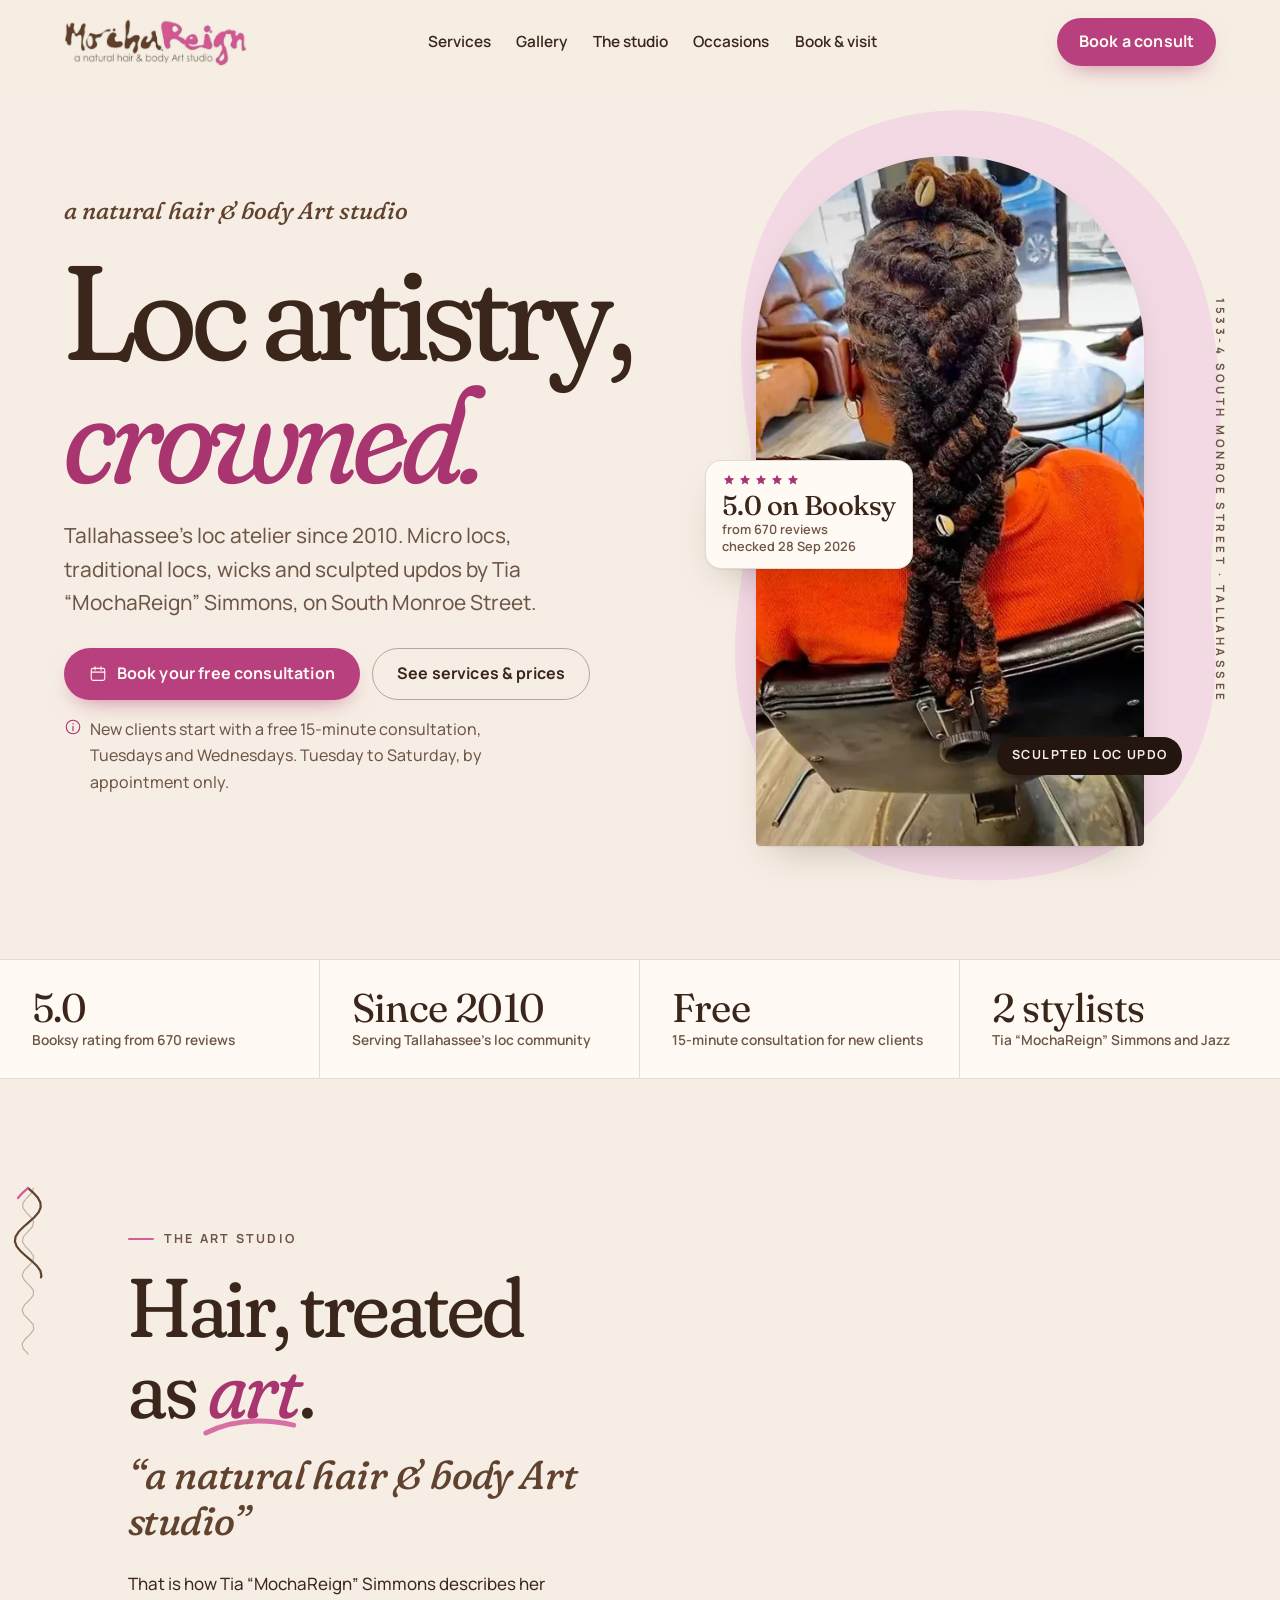
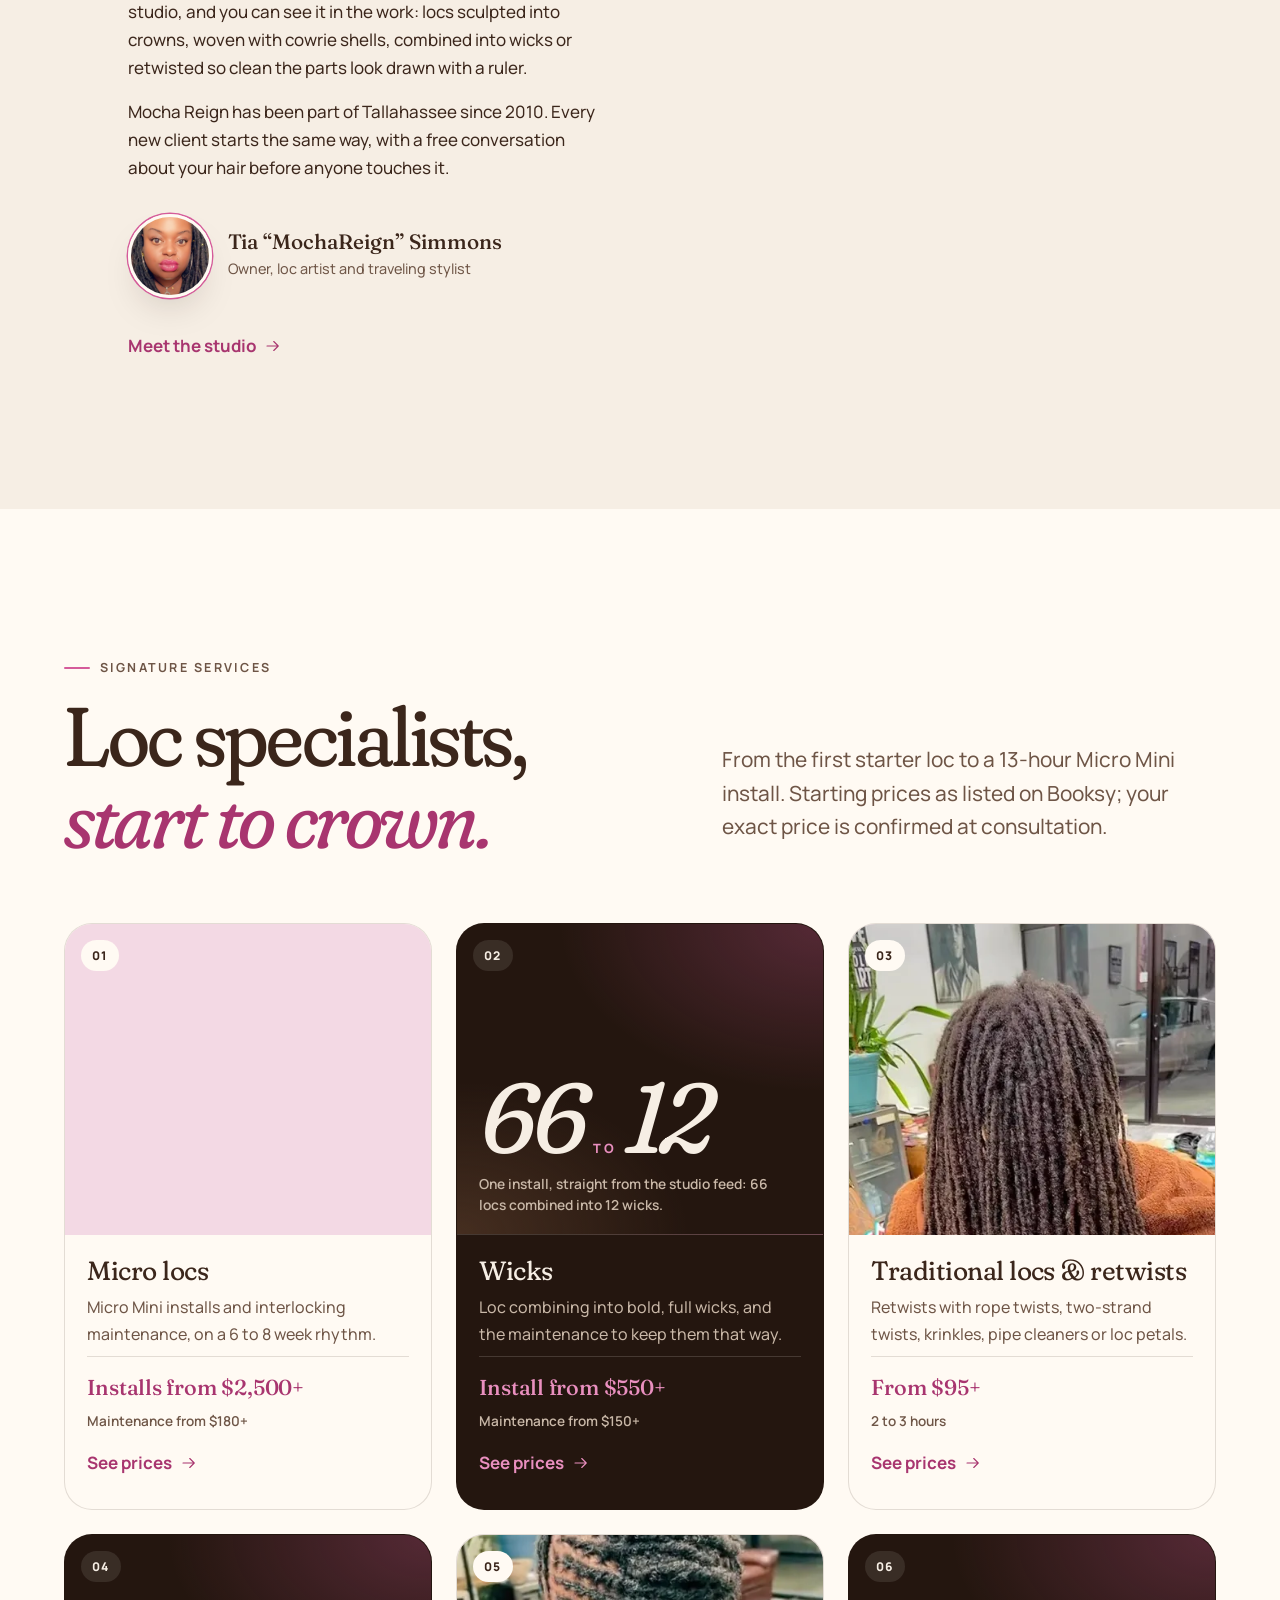
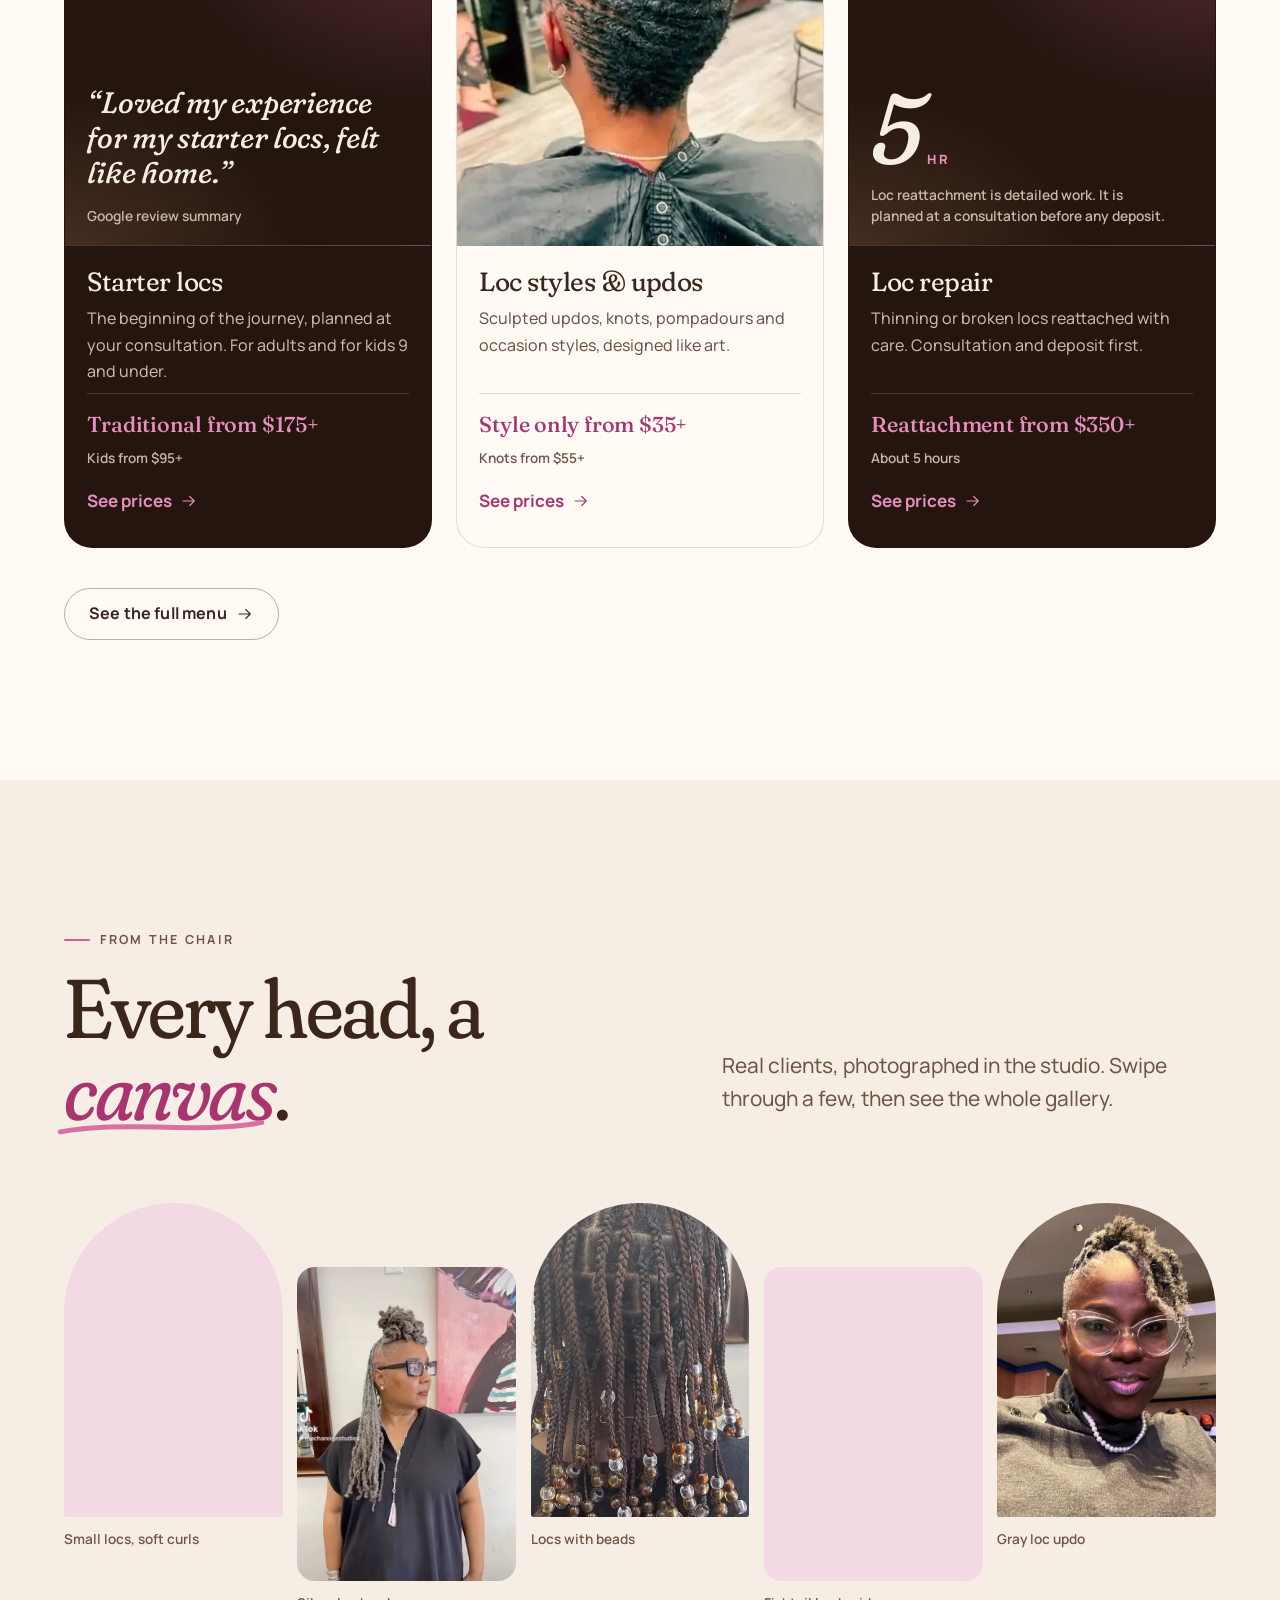
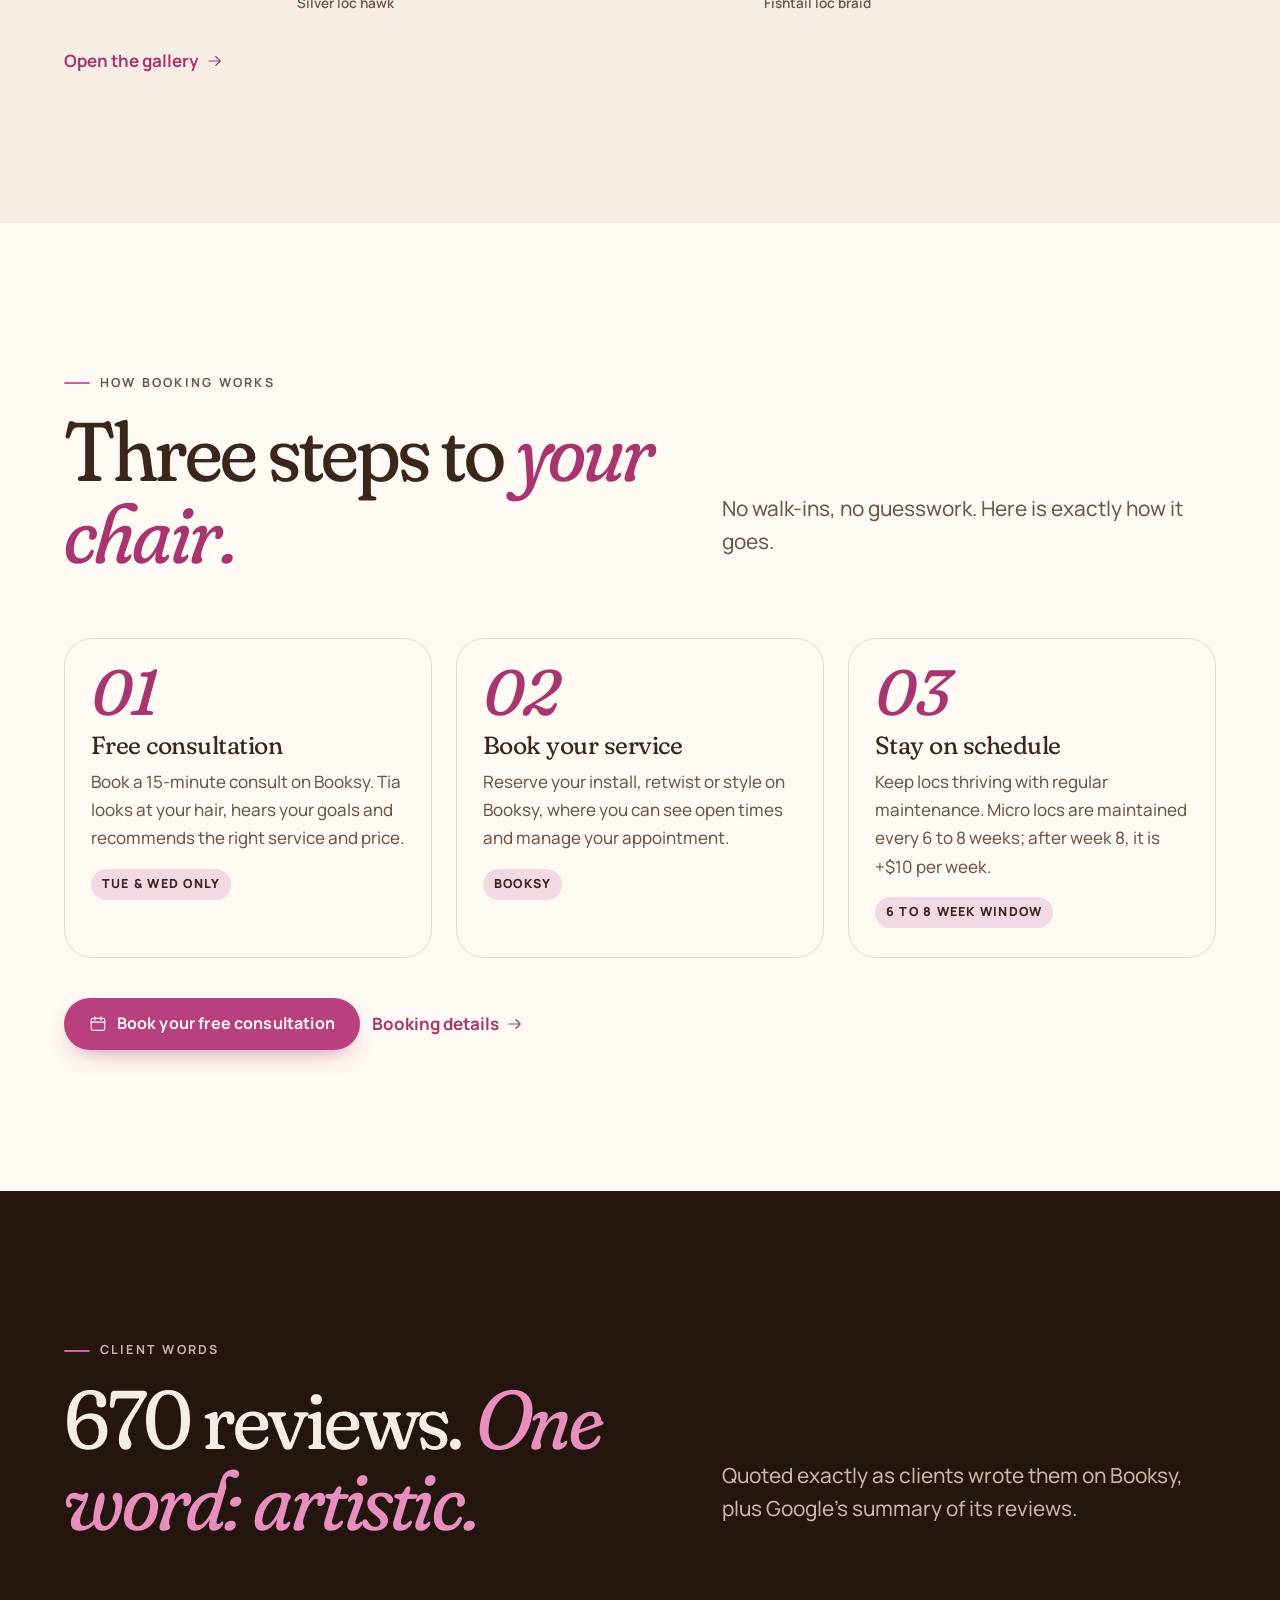
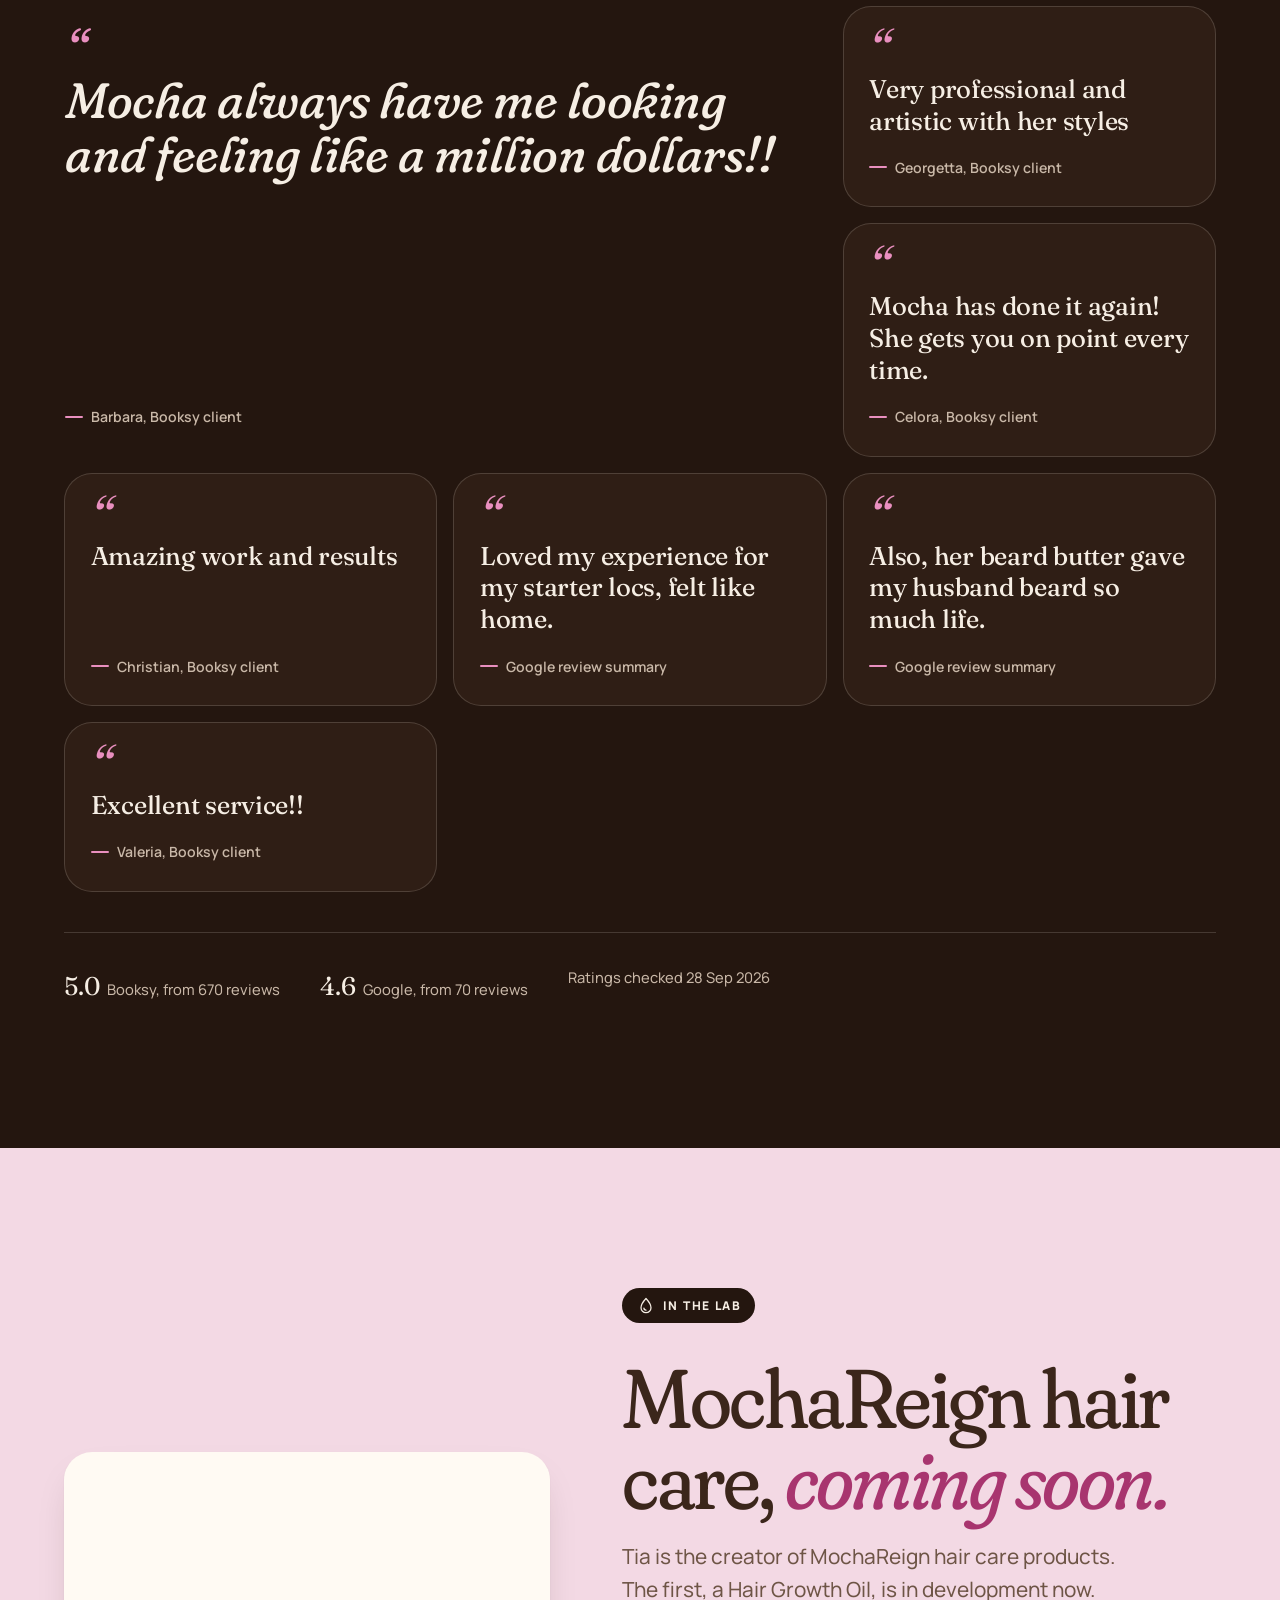
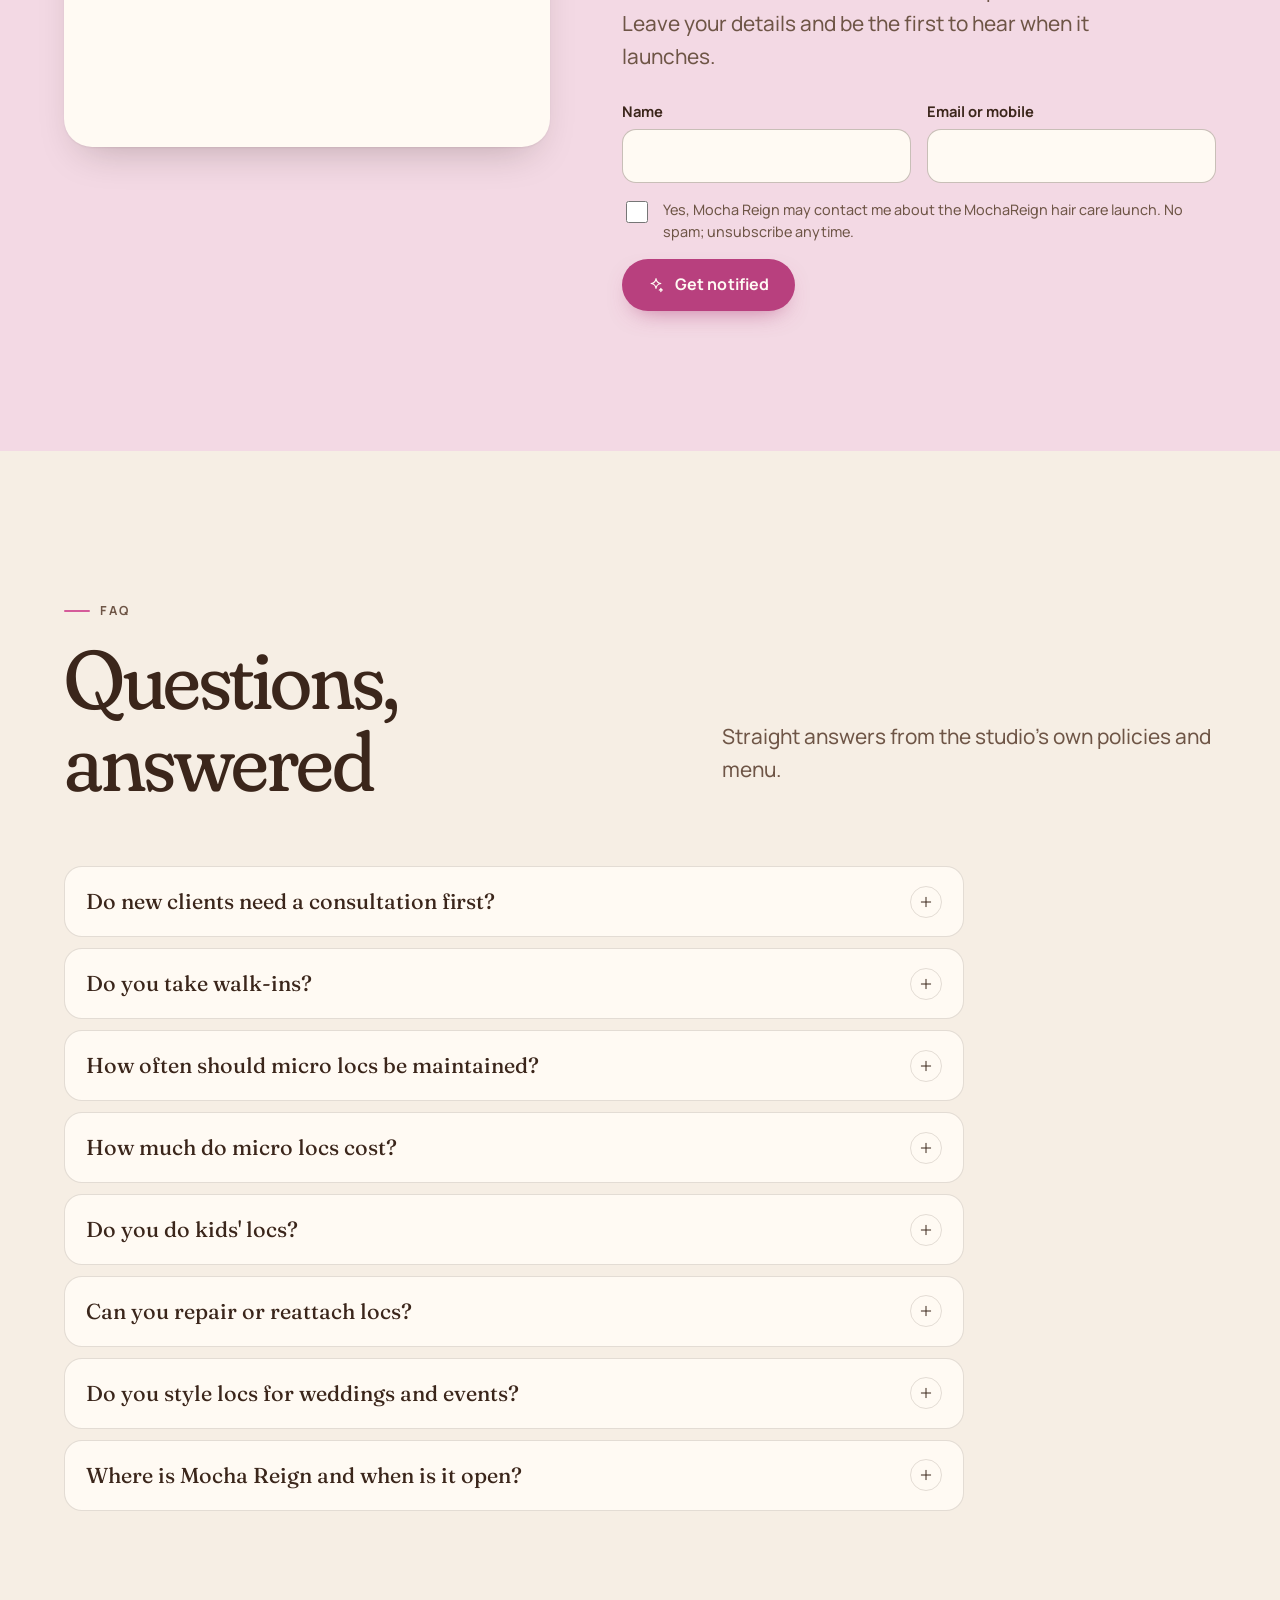
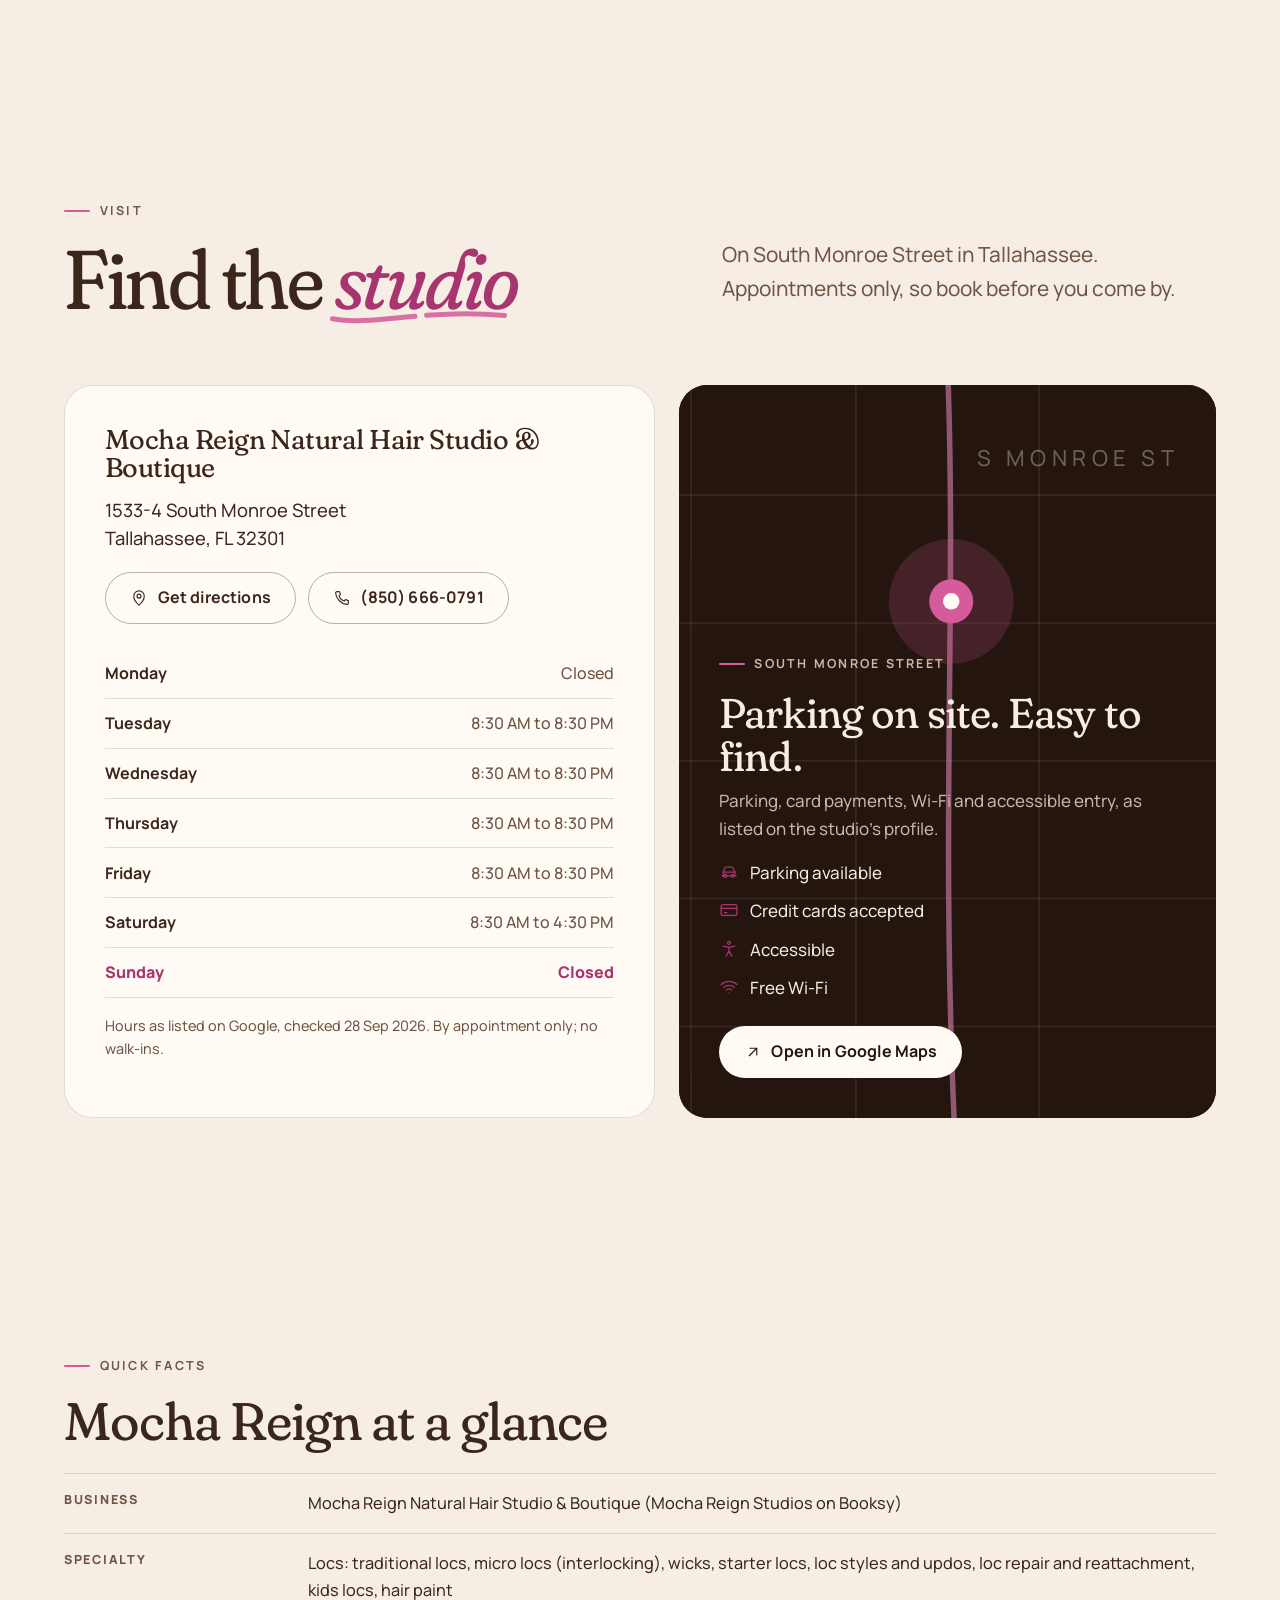
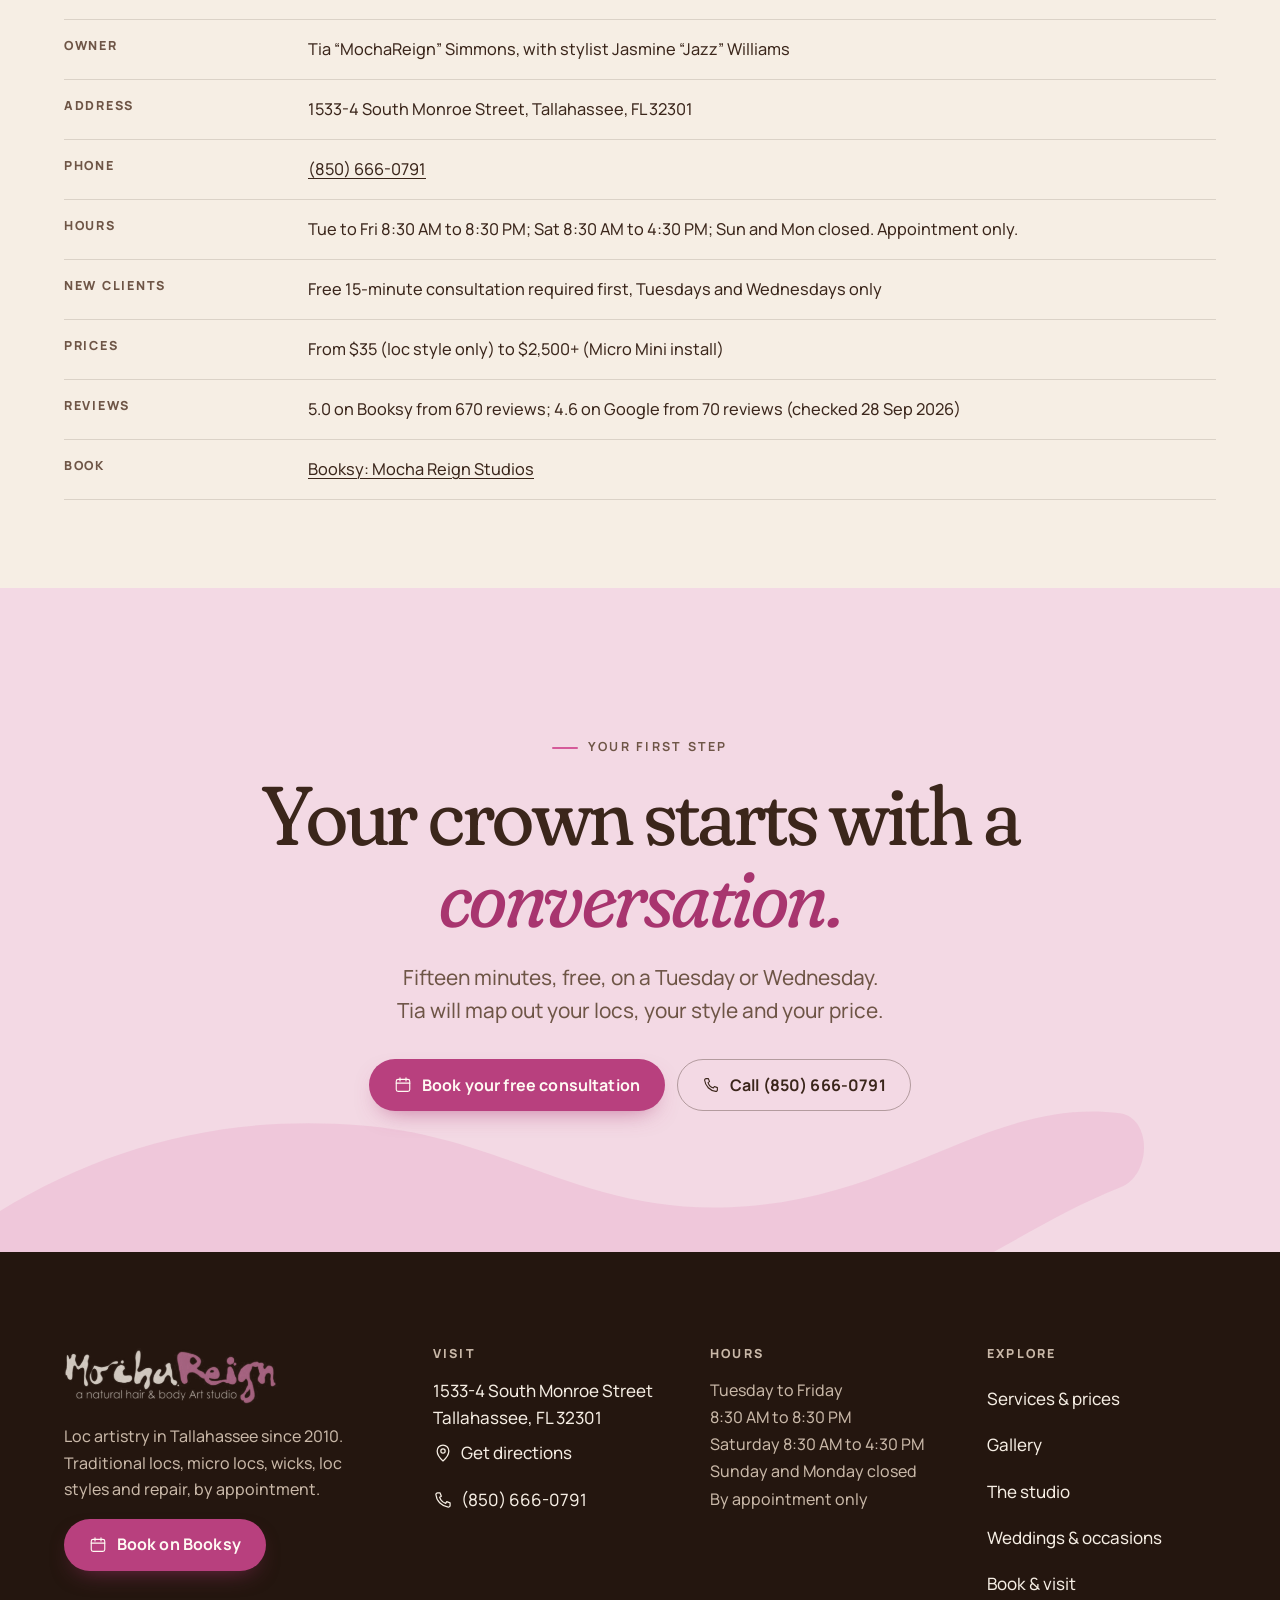
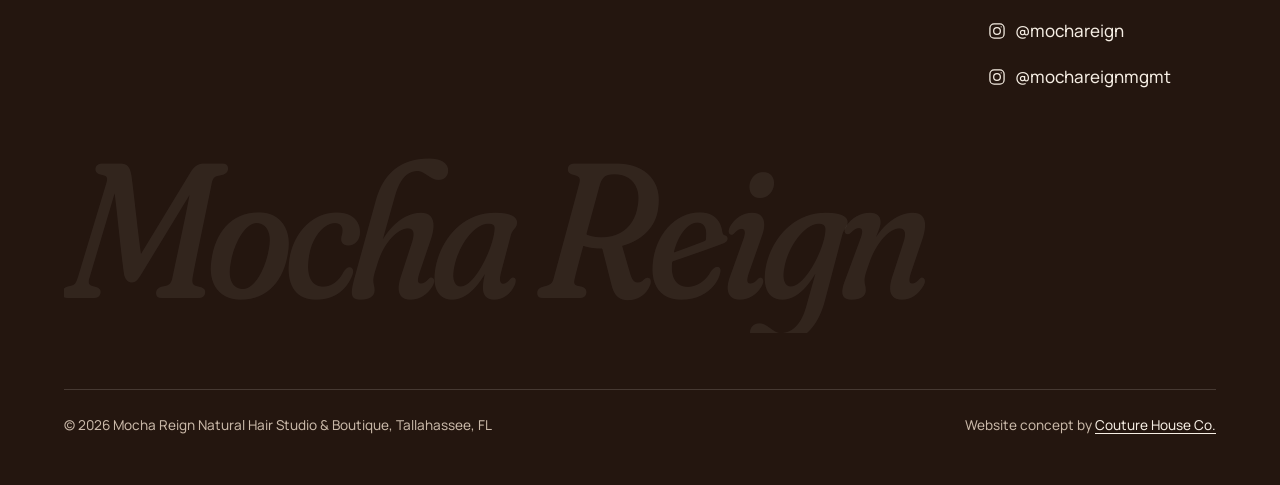
==== index.html @ dee88b04 "Initial commit: Mocha Reign Natural Hair Studio static site. Launch-ready salon website with Netlify" ====
<!doctype html>
<html lang="en">
<head>
<meta charset="utf-8">
<meta name="viewport" content="width=device-width, initial-scale=1, viewport-fit=cover">
<title>Loc Specialists in Tallahassee, FL | Mocha Reign Studio</title>
<meta name="description" content="Micro locs, traditional locs, wicks, loc updos and repair by Tia MochaReign Simmons in Tallahassee. 5.0 from 670 Booksy reviews. Free consultation.">
<link rel="canonical" href="https://mocha-reign-natural-hair-studio.netlify.app/">
<meta name="theme-color" content="#f6eee4">
<meta name="format-detection" content="telephone=no">
<meta name="robots" content="index, follow, max-image-preview:large">
<meta property="og:type" content="website">
<meta property="og:site_name" content="Mocha Reign Natural Hair Studio &amp; Boutique">
<meta property="og:title" content="Loc Specialists in Tallahassee, FL | Mocha Reign Studio">
<meta property="og:description" content="Micro locs, traditional locs, wicks, loc updos and repair by Tia MochaReign Simmons in Tallahassee. 5.0 from 670 Booksy reviews. Free consultation.">
<meta property="og:url" content="https://mocha-reign-natural-hair-studio.netlify.app/">
<meta property="og:image" content="https://mocha-reign-natural-hair-studio.netlify.app/assets/img/share.jpg">
<meta property="og:image:width" content="1200">
<meta property="og:image:height" content="630">
<meta property="og:image:alt" content="Mocha Reign logo and the words Loc artistry, crowned, beside a smiling client with a gray loc updo">
<meta property="og:locale" content="en_US">
<meta name="twitter:card" content="summary_large_image">
<meta name="twitter:title" content="Loc Specialists in Tallahassee, FL | Mocha Reign Studio">
<meta name="twitter:description" content="Micro locs, traditional locs, wicks, loc updos and repair by Tia MochaReign Simmons in Tallahassee. 5.0 from 670 Booksy reviews. Free consultation.">
<meta name="twitter:image" content="https://mocha-reign-natural-hair-studio.netlify.app/assets/img/share.jpg">
<link rel="icon" href="assets/img/favicon.svg" type="image/svg+xml">
<link rel="icon" href="assets/img/favicon-32.png" sizes="32x32" type="image/png">
<link rel="apple-touch-icon" href="assets/img/apple-touch-icon.png">
<link rel="manifest" href="site.webmanifest">
<link rel="preload" href="assets/fonts/fraunces-latin-full-normal.woff2" as="font" type="font/woff2" crossorigin>
<link rel="preload" as="image" href="assets/img/sculpted-loc-updo-cowrie-shells-800.webp" imagesrcset="assets/img/sculpted-loc-updo-cowrie-shells-800.webp 450w, assets/img/sculpted-loc-updo-cowrie-shells.webp 576w" imagesizes="(min-width: 960px) 420px, 88vw" fetchpriority="high">
<link rel="stylesheet" href="assets/css/site.css">
<script src="assets/js/js-flag.js"></script>
<script src="assets/vendor/gsap.min.js" defer></script>
<script src="assets/vendor/ScrollTrigger.min.js" defer></script>
<script src="assets/vendor/SplitText.min.js" defer></script>
<script src="assets/vendor/DrawSVGPlugin.min.js" defer></script>
<script src="assets/vendor/lenis.min.js" defer></script>
<script src="assets/js/site.js" defer></script>
</head>
<body>
<a class="skip-link" href="#main">Skip to content</a>
<header class="site-header" id="top">
  <div class="wrap header-inner">
    <a class="brand" href="index.html" aria-current="page" aria-label="Mocha Reign Natural Hair Studio, home">
      <picture><source srcset="assets/img/logo-mocha-reign.webp" type="image/webp"><img src="assets/img/logo-mocha-reign.png" width="822" height="215" alt="MochaReign, a natural hair and body art studio"></picture>
    </a>
    <nav class="nav-desktop" aria-label="Main">
      <ul><li><a href="services.html">Services</a></li><li><a href="gallery.html">Gallery</a></li><li><a href="about.html">The studio</a></li><li><a href="events.html">Occasions</a></li><li><a href="book.html">Book & visit</a></li></ul>
    </nav>
    <a class="btn btn--primary header-cta" href="https://booksy.com/en-us/86539_mocha-reign-studios_hair-salon_15826_tallahassee" rel="noopener">Book a consult</a>
    <button class="menu-toggle" type="button" aria-expanded="false" aria-controls="mobile-nav"><span class="bars" aria-hidden="true"><span></span><span></span></span><span>Menu</span></button>
  </div>
</header>
<div class="mobile-nav" id="mobile-nav" role="dialog" aria-modal="true" aria-label="Site menu" hidden>
  <div class="mobile-nav__top">
    <img src="assets/img/logo-mocha-reign-cream.webp" width="822" height="215" alt="MochaReign" loading="lazy">
    <button class="close" type="button" aria-label="Close menu"><svg class="icon" viewBox="0 0 24 24" aria-hidden="true" focusable="false"><path d="M6 6l12 12M18 6 6 18"/></svg></button>
  </div>
  <nav aria-label="Mobile">
    <ul><li><a href="index.html" aria-current="page">Home<span>00</span></a></li><li><a href="services.html">Services<span>01</span></a></li><li><a href="gallery.html">Gallery<span>02</span></a></li><li><a href="about.html">The studio<span>03</span></a></li><li><a href="events.html">Occasions<span>04</span></a></li><li><a href="book.html">Book & visit<span>05</span></a></li></ul>
  </nav>
  <div class="mobile-nav__foot">
    <a class="btn btn--primary" href="https://booksy.com/en-us/86539_mocha-reign-studios_hair-salon_15826_tallahassee" rel="noopener"><svg class="icon" viewBox="0 0 24 24" aria-hidden="true" focusable="false"><rect x="3" y="4.5" width="18" height="16" rx="2.5"/><path d="M3 9.5h18M8 2.5v4M16 2.5v4"/></svg>Book your free consultation</a>
    <p>1533-4 South Monroe Street, Tallahassee, FL 32301<br><a href="tel:+18506660791">(850) 666-0791</a></p>
  </div>
</div>
<main id="main" tabindex="-1">
<section class="hero" aria-labelledby="hero-h">
  <div class="wrap hero-grid">
    <div class="hero-copy">
      <p class="hero-tagline">a natural hair &amp; body Art studio</p>
      <h1 class="display-xl" id="hero-h"><span class="line">Loc artistry,</span> <span class="line"><em>crowned.</em></span></h1>
      <p class="lede">Tallahassee's loc atelier since 2010. Micro locs, traditional locs, wicks and sculpted updos by Tia &ldquo;MochaReign&rdquo; Simmons, on South Monroe Street.</p>
      <div class="btn-row">
        <a class="btn btn--primary" href="https://booksy.com/en-us/86539_mocha-reign-studios_hair-salon_15826_tallahassee" rel="noopener"><svg class="icon" viewBox="0 0 24 24" aria-hidden="true" focusable="false"><rect x="3" y="4.5" width="18" height="16" rx="2.5"/><path d="M3 9.5h18M8 2.5v4M16 2.5v4"/></svg>Book your free consultation</a>
        <a class="btn btn--ghost" href="services.html">See services &amp; prices</a>
      </div>
      <p class="hero-note"><svg class="icon" viewBox="0 0 24 24" aria-hidden="true" focusable="false"><circle cx="12" cy="12" r="9"/><path d="M12 11v6M12 7.5v.5"/></svg><span>New clients start with a free 15-minute consultation, Tuesdays and Wednesdays. Tuesday to Saturday, by appointment only.</span></p>
    </div>
    <div class="hero-art">
      <div class="hero-blob" aria-hidden="true"><svg viewBox="0 0 400 600" preserveAspectRatio="none" focusable="false"><path fill="currentColor" d="M210 8c78 6 150 62 170 150 22 96-6 168 4 250 10 84-40 170-140 184C140 606 44 560 22 470 2 388 40 330 26 250 10 160 30 70 96 30 128 12 170 4 210 8z"/></svg></div>
      <div class="hero-arch">
        <img src="assets/img/sculpted-loc-updo-cowrie-shells-800.webp" srcset="assets/img/sculpted-loc-updo-cowrie-shells-800.webp 450w, assets/img/sculpted-loc-updo-cowrie-shells.webp 576w" sizes="(min-width: 960px) 420px, 88vw" width="450" height="800" alt="Back view of locs woven into a sculpted crisscross updo with honey-brown tips and cowrie shell accents" fetchpriority="high" decoding="async">
      </div>
      <div class="hero-badge">
        <span class="stars" aria-hidden="true"><svg viewBox="0 0 24 24" aria-hidden="true" focusable="false"><path d="m12 3 2.7 5.6 6.1.8-4.5 4.2 1.1 6.1L12 16.8 6.6 19.7l1.1-6.1-4.5-4.2 6.1-.8z"/></svg><svg viewBox="0 0 24 24" aria-hidden="true" focusable="false"><path d="m12 3 2.7 5.6 6.1.8-4.5 4.2 1.1 6.1L12 16.8 6.6 19.7l1.1-6.1-4.5-4.2 6.1-.8z"/></svg><svg viewBox="0 0 24 24" aria-hidden="true" focusable="false"><path d="m12 3 2.7 5.6 6.1.8-4.5 4.2 1.1 6.1L12 16.8 6.6 19.7l1.1-6.1-4.5-4.2 6.1-.8z"/></svg><svg viewBox="0 0 24 24" aria-hidden="true" focusable="false"><path d="m12 3 2.7 5.6 6.1.8-4.5 4.2 1.1 6.1L12 16.8 6.6 19.7l1.1-6.1-4.5-4.2 6.1-.8z"/></svg><svg viewBox="0 0 24 24" aria-hidden="true" focusable="false"><path d="m12 3 2.7 5.6 6.1.8-4.5 4.2 1.1 6.1L12 16.8 6.6 19.7l1.1-6.1-4.5-4.2 6.1-.8z"/></svg></span>
        <strong>5.0 on Booksy</strong>
        <span>from 670 reviews<br>checked 28 Sep 2026</span>
      </div>
      <p class="hero-caption">Sculpted loc updo</p>
      <p class="hero-vertical" aria-hidden="true">1533-4 South Monroe Street &middot; Tallahassee</p>
    </div>
  </div>
</section>

<section class="proof" aria-label="At a glance">
  <ul class="wrap" role="list">
    <li><strong>5.0</strong><span>Booksy rating from 670 reviews</span></li>
    <li><strong>Since 2010</strong><span>Serving Tallahassee's loc community</span></li>
    <li><strong>Free</strong><span>15-minute consultation for new clients</span></li>
    <li><strong>2 stylists</strong><span>Tia &ldquo;MochaReign&rdquo; Simmons and Jazz</span></li>
  </ul>
</section>

<section class="section story" aria-labelledby="story-h">
  <div class="wrap story-grid">
    <div class="story-strand" aria-hidden="true">
      <svg viewBox="0 0 60 1000" preserveAspectRatio="none" focusable="false"><path class="s3" d="M35.95 0 L33.82 6 L28.91 12 L24.76 18 L24.37 24 L28.05 30 L33.16 36 L36.03 42 L34.55 48 L29.78 54 L25.13 60 L23.98 66 L27.17 72 L32.43 78 L35.97 84 L35.21 90 L30.69 96 L25.63 102 L23.71 108 L26.32 114 L31.61 120 L35.76 126 L35.78 132 L31.62 138 L26.26 144 L23.58 150 L25.52 156 L30.71 162 L35.41 168 L36.23 174 L32.55 180 L27.01 186 L23.6 192 L24.8 198 L29.76 204 L34.92 210 L36.55 216 L33.46 222 L27.85 228 L23.77 234 L24.17 240 L28.78 246 L34.29 252 L36.73 258 L34.31 264 L28.77 270 L24.1 276 L23.67 282 L27.81 288 L33.54 294 L36.74 300 L35.08 306 L29.75 312 L24.58 318 L23.31 324 L26.86 330 L32.69 336 L36.6 342 L35.75 348 L30.76 354 L25.2 360 L23.1 366 L25.97 372 L31.75 378 L36.29 384 L36.29 390 L31.76 396 L25.95 402 L23.05 408 L25.16 414 L30.76 420 L35.82 426 L36.69 432 L32.73 438 L26.8 444 L23.17 450 L24.46 456 L29.74 462 L35.21 468 L36.92 474 L33.65 480 L27.74 486 L23.46 492 L23.9 498 L28.73 504 L34.48 510 L37.0 516 L34.47 522 L28.73 528 L23.91 534 L23.48 540 L27.75 546 L33.63 552 L36.9 558 L35.19 564 L29.75 570 L24.49 576 L23.22 582 L26.82 588 L32.71 594 L36.64 600 L35.77 606 L30.76 612 L25.21 618 L23.12 624 L25.99 630 L31.74 636 L36.22 642 L36.21 648 L31.73 654 L26.02 660 L23.19 666 L25.27 672 L30.74 678 L35.67 684 L36.5 690 L32.65 696 L26.91 702 L23.42 708 L24.67 714 L29.75 720 L34.99 726 L36.62 732 L33.48 738 L27.85 744 L23.79 750 L24.22 756 L28.8 762 L34.22 768 L36.58 774 L34.2 780 L28.81 786 L24.3 792 L23.92 798 L27.9 804 L33.38 810 L36.39 816 L34.8 822 L29.77 828 L24.93 834 L23.76 840 L27.09 846 L32.48 852 L36.06 858 L35.27 864 L30.69 870 L25.64 876 L23.76 882 L26.37 888 L31.57 894 L35.61 900 L35.59 906 L31.56 912 L26.43 918 L23.9 924 L25.77 930 L30.66 936 L35.05 942 L35.78 948 L32.35 954 L27.26 960 L24.17 966 L25.29 972 L29.78 978 L34.41 984 L35.83 990 L33.06 996" data-strand/><path class="s1" d="M30.0 0 L35.79 6 L40.52 12 L43.29 18 L43.56 24 L41.25 30 L36.79 36 L31.02 42 L25.01 48 L19.91 54 L16.69 60 L15.98 66 L17.92 72 L22.17 78 L27.93 84 L34.12 90 L39.56 96 L43.23 102 L44.41 108 L42.86 114 L38.87 120 L33.16 126 L26.83 132 L21.06 138 L16.95 144 L15.29 150 L16.42 156 L20.13 162 L25.73 168 L32.17 174 L38.23 180 L42.77 186 L44.9 192 L44.23 198 L40.85 204 L35.4 210 L28.89 216 L22.57 222 L17.63 228 L15.01 234 L15.22 240 L18.23 246 L23.49 252 L30.0 258 L36.54 264 L41.86 270 L44.96 276 L45.24 282 L42.62 288 L37.61 294 L31.14 300 L24.43 306 L18.75 312 L15.19 318 L14.42 324 L16.6 330 L21.33 336 L27.71 342 L34.54 348 L40.53 354 L44.54 360 L45.81 366 L44.08 372 L39.69 378 L33.45 384 L26.55 390 L20.28 396 L15.85 402 L14.09 408 L15.34 414 L19.36 420 L25.4 426 L32.32 432 L38.81 438 L43.64 444 L45.89 450 L45.13 456 L41.51 462 L35.71 468 L28.83 474 L22.17 480 L16.99 486 L14.27 492 L14.52 498 L17.7 504 L23.21 510 L30.0 516 L36.78 522 L42.28 528 L45.45 534 L45.7 540 L42.98 546 L37.8 552 L31.16 558 L24.31 564 L18.54 570 L14.95 576 L14.21 582 L16.45 588 L21.25 594 L27.69 600 L34.56 606 L40.55 612 L44.53 618 L45.76 624 L44.01 630 L39.61 636 L33.41 642 L26.59 648 L20.43 654 L16.09 660 L14.4 666 L15.66 672 L19.62 678 L25.53 684 L32.26 690 L38.54 696 L43.18 702 L45.32 708 L44.56 714 L41.05 720 L35.47 726 L28.88 732 L22.53 738 L17.62 744 L15.07 750 L15.34 756 L18.38 762 L23.6 768 L30.0 774 L36.37 780 L41.5 786 L44.44 792 L44.64 798 L42.08 804 L37.25 810 L31.08 816 L24.74 822 L19.43 828 L16.14 834 L15.48 840 L17.57 846 L21.99 852 L27.89 858 L34.16 864 L39.6 870 L43.2 876 L44.29 882 L42.68 888 L38.69 894 L33.08 900 L26.93 906 L21.4 912 L17.52 918 L16.02 924 L17.17 930 L20.73 936 L26.01 942 L32.01 948 L37.59 954 L41.7 960 L43.58 966 L42.89 972 L39.77 978 L34.83 984 L29.02 990 L23.43 996" data-strand/><path class="s2" d="M30.0 0 L24.21 6 L19.48 12 L16.71 18 L16.44 24 L18.75 30 L23.21 36 L28.98 42 L34.99 48 L40.09 54 L43.31 60 L44.02 66 L42.08 72 L37.83 78 L32.07 84 L25.88 90 L20.44 96 L16.77 102 L15.59 108 L17.14 114 L21.13 120 L26.84 126 L33.17 132 L38.94 138 L43.05 144 L44.71 150 L43.58 156 L39.87 162 L34.27 168 L27.83 174 L21.77 180 L17.23 186 L15.1 192 L15.77 198 L19.15 204 L24.6 210 L31.11 216 L37.43 222 L42.37 228 L44.99 234 L44.78 240 L41.77 246 L36.51 252 L30.0 258 L23.46 264 L18.14 270 L15.04 276 L14.76 282 L17.38 288 L22.39 294 L28.86 300 L35.57 306 L41.25 312 L44.81 318 L45.58 324 L43.4 330 L38.67 336 L32.29 342 L25.46 348 L19.47 354 L15.46 360 L14.19 366 L15.92 372 L20.31 378 L26.55 384 L33.45 390 L39.72 396 L44.15 402 L45.91 408 L44.66 414 L40.64 420 L34.6 426 L27.68 432 L21.19 438 L16.36 444 L14.11 450 L14.87 456 L18.49 462 L24.29 468 L31.17 474 L37.83 480 L43.01 486 L45.73 492 L45.48 498 L42.3 504 L36.79 510 L30.0 516 L23.22 522 L17.72 528 L14.55 534 L14.3 540 L17.02 546 L22.2 552 L28.84 558 L35.69 564 L41.46 570 L45.05 576 L45.79 582 L43.55 588 L38.75 594 L32.31 600 L25.44 606 L19.45 612 L15.47 618 L14.24 624 L15.99 630 L20.39 636 L26.59 642 L33.41 648 L39.57 654 L43.91 660 L45.6 666 L44.34 672 L40.38 678 L34.47 684 L27.74 690 L21.46 696 L16.82 702 L14.68 708 L15.44 714 L18.95 720 L24.53 726 L31.12 732 L37.47 738 L42.38 744 L44.93 750 L44.66 756 L41.62 762 L36.4 768 L30.0 774 L23.63 780 L18.5 786 L15.56 792 L15.36 798 L17.92 804 L22.75 810 L28.92 816 L35.26 822 L40.57 828 L43.86 834 L44.52 840 L42.43 846 L38.01 852 L32.11 858 L25.84 864 L20.4 870 L16.8 876 L15.71 882 L17.32 888 L21.31 894 L26.92 900 L33.07 906 L38.6 912 L42.48 918 L43.98 924 L42.83 930 L39.27 936 L33.99 942 L27.99 948 L22.41 954 L18.3 960 L16.42 966 L17.11 972 L20.23 978 L25.17 984 L30.98 990 L36.57 996" data-strand/></svg>
    </div>
    <div class="story-copy">
      <p class="eyebrow">The art studio</p>
      <h2 class="display-l" id="story-h" data-brush>Hair, treated as <span class="stroke"><em>art</em><svg viewBox="0 0 100 18" preserveAspectRatio="none" aria-hidden="true" focusable="false"><path d="M2 14 C 30 6, 60 4, 98 9" data-draw/></svg></span>.</h2>
      <p class="story-quote">&ldquo;a natural hair &amp; body Art studio&rdquo;</p>
      <p>That is how Tia &ldquo;MochaReign&rdquo; Simmons describes her studio, and you can see it in the work: locs sculpted into crowns, woven with cowrie shells, combined into wicks or retwisted so clean the parts look drawn with a ruler.</p>
      <p>Mocha Reign has been part of Tallahassee since 2010. Every new client starts the same way, with a free conversation about your hair before anyone touches it.</p>
      <div class="story-person">
        <div class="portrait"><img src="assets/img/tia-mochareign-simmons-800.webp" srcset="assets/img/tia-mochareign-simmons-800.webp 800w, assets/img/tia-mochareign-simmons.webp 902w" sizes="84px" width="800" height="800" alt="Tia MochaReign Simmons, owner of Mocha Reign, with long locs" loading="lazy" decoding="async"></div>
        <div><strong>Tia &ldquo;MochaReign&rdquo; Simmons</strong><span>Owner, loc artist and traveling stylist</span></div>
      </div>
      <a class="text-link" href="about.html">Meet the studio <svg class="icon" viewBox="0 0 24 24" aria-hidden="true" focusable="false"><path d="M4 12h15M13 6l6 6-6 6"/></svg></a>
    </div>
    <div class="story-media">
      <figure class="m1" data-brush><img src="assets/img/loc-pompadour-updo-800.webp" srcset="assets/img/loc-pompadour-updo-800.webp 450w, assets/img/loc-pompadour-updo.webp 720w" sizes="(min-width:900px) 300px, 45vw" width="450" height="800" alt="Smiling client with honey-blonde locs styled into a sculpted pompadour updo" loading="lazy" decoding="async"></figure>
      <figure class="m2" data-brush><img src="assets/img/loc-knots-with-cuffs-800.webp" srcset="assets/img/loc-knots-with-cuffs-800.webp 800w, assets/img/loc-knots-with-cuffs.webp 1600w" sizes="(min-width:900px) 300px, 45vw" width="800" height="600" alt="Close view of loc knots and twists accented with gold loc cuffs" loading="lazy" decoding="async"></figure>
    </div>
  </div>
</section>

<section class="section on-bone" aria-labelledby="services-h">
  <div class="wrap">
    <div class="section-head section-head--split">
      <div><p class="eyebrow">Signature services</p><h2 class="display-l" id="services-h" data-brush>Loc specialists, <em>start to crown.</em></h2></div>
      <p class="lede">From the first starter loc to a 13-hour Micro Mini install. Starting prices as listed on Booksy; your exact price is confirmed at consultation.</p>
    </div>
    <div class="cards"><article class="card card--photo">
  <span class="card-num" aria-hidden="true">01</span>
  <div class="card-media" data-brush><img src="assets/img/loc-twist-out-texture-800.webp" srcset="assets/img/loc-twist-out-texture-800.webp 600w, assets/img/loc-twist-out-texture.webp 810w" sizes="(min-width:1040px) 400px, (min-width:640px) 48vw, 92vw" width="600" height="800" alt="Back view of shoulder-length small locs in a curly twist-out with honey-blonde color" loading="lazy" decoding="async"></div>
  <div class="card-body">
    <h3>Micro locs</h3>
    <p>Micro Mini installs and interlocking maintenance, on a 6 to 8 week rhythm.</p>
    <div class="card-meta"><span class="price">Installs from $2,500+</span><span class="dur">Maintenance from $180+</span></div>
    <a class="text-link" href="services.html#micro-locs">See prices <svg class="icon" viewBox="0 0 24 24" aria-hidden="true" focusable="false"><path d="M4 12h15M13 6l6 6-6 6"/></svg><span class="sr-only"> for Micro locs</span></a>
  </div>
</article><article class="card card--text">
  <span class="card-num" aria-hidden="true">02</span>
  <div class="card-type"><span class="big">66<span class="to">to</span>12</span><span class="cap">One install, straight from the studio feed: 66 locs combined into 12 wicks.</span></div>
  <div class="card-body">
    <h3>Wicks</h3>
    <p>Loc combining into bold, full wicks, and the maintenance to keep them that way.</p>
    <div class="card-meta"><span class="price">Install from $550+</span><span class="dur">Maintenance from $150+</span></div>
    <a class="text-link" href="services.html#wicks">See prices <svg class="icon" viewBox="0 0 24 24" aria-hidden="true" focusable="false"><path d="M4 12h15M13 6l6 6-6 6"/></svg><span class="sr-only"> for Wicks</span></a>
  </div>
</article><article class="card card--photo">
  <span class="card-num" aria-hidden="true">03</span>
  <div class="card-media" data-brush><img src="assets/img/waist-length-traditional-locs-800.webp" srcset="assets/img/waist-length-traditional-locs-800.webp 450w, assets/img/waist-length-traditional-locs.webp 576w" sizes="(min-width:1040px) 400px, (min-width:640px) 48vw, 92vw" width="450" height="800" alt="Waist-length traditional locs in a warm auburn-brown tone, seen from behind" loading="lazy" decoding="async" class="obj-top"></div>
  <div class="card-body">
    <h3>Traditional locs &amp; retwists</h3>
    <p>Retwists with rope twists, two-strand twists, krinkles, pipe cleaners or loc petals.</p>
    <div class="card-meta"><span class="price">From $95+</span><span class="dur">2 to 3 hours</span></div>
    <a class="text-link" href="services.html#traditional-locs">See prices <svg class="icon" viewBox="0 0 24 24" aria-hidden="true" focusable="false"><path d="M4 12h15M13 6l6 6-6 6"/></svg><span class="sr-only"> for Traditional locs &amp; retwists</span></a>
  </div>
</article><article class="card card--text">
  <span class="card-num" aria-hidden="true">04</span>
  <div class="card-type"><span class="q">&ldquo;Loved my experience for my starter locs, felt like home.&rdquo;</span><span class="cap">Google review summary</span></div>
  <div class="card-body">
    <h3>Starter locs</h3>
    <p>The beginning of the journey, planned at your consultation. For adults and for kids 9 and under.</p>
    <div class="card-meta"><span class="price">Traditional from $175+</span><span class="dur">Kids from $95+</span></div>
    <a class="text-link" href="services.html#traditional-locs">See prices <svg class="icon" viewBox="0 0 24 24" aria-hidden="true" focusable="false"><path d="M4 12h15M13 6l6 6-6 6"/></svg><span class="sr-only"> for Starter locs</span></a>
  </div>
</article><article class="card card--photo">
  <span class="card-num" aria-hidden="true">05</span>
  <div class="card-media" data-brush><img src="assets/img/sculpted-loc-updo-back-800.webp" srcset="assets/img/sculpted-loc-updo-back-800.webp 450w, assets/img/sculpted-loc-updo-back.webp 576w" sizes="(min-width:1040px) 400px, (min-width:640px) 48vw, 92vw" width="450" height="800" alt="Back view of locs sculpted into a smooth swept-up updo with a clean nape" loading="lazy" decoding="async"></div>
  <div class="card-body">
    <h3>Loc styles &amp; updos</h3>
    <p>Sculpted updos, knots, pompadours and occasion styles, designed like art.</p>
    <div class="card-meta"><span class="price">Style only from $35+</span><span class="dur">Knots from $55+</span></div>
    <a class="text-link" href="services.html#loc-styles">See prices <svg class="icon" viewBox="0 0 24 24" aria-hidden="true" focusable="false"><path d="M4 12h15M13 6l6 6-6 6"/></svg><span class="sr-only"> for Loc styles &amp; updos</span></a>
  </div>
</article><article class="card card--text">
  <span class="card-num" aria-hidden="true">06</span>
  <div class="card-type"><span class="big">5<span class="to">hr</span></span><span class="cap">Loc reattachment is detailed work. It is planned at a consultation before any deposit.</span></div>
  <div class="card-body">
    <h3>Loc repair</h3>
    <p>Thinning or broken locs reattached with care. Consultation and deposit first.</p>
    <div class="card-meta"><span class="price">Reattachment from $350+</span><span class="dur">About 5 hours</span></div>
    <a class="text-link" href="services.html#traditional-locs">See prices <svg class="icon" viewBox="0 0 24 24" aria-hidden="true" focusable="false"><path d="M4 12h15M13 6l6 6-6 6"/></svg><span class="sr-only"> for Loc repair</span></a>
  </div>
</article></div>
    <div class="u-mt25 btn-row"><a class="btn btn--ghost" href="services.html">See the full menu <svg class="icon" viewBox="0 0 24 24" aria-hidden="true" focusable="false"><path d="M4 12h15M13 6l6 6-6 6"/></svg></a></div>
  </div>
</section>

<section class="section band" aria-labelledby="band-h">
  <div class="wrap">
    <div class="section-head section-head--split">
      <div><p class="eyebrow">From the chair</p><h2 class="display-l" id="band-h" data-brush>Every head, a <span class="stroke"><em>canvas</em><svg viewBox="0 0 100 18" preserveAspectRatio="none" aria-hidden="true" focusable="false"><path d="M2 12 C 35 4, 70 14, 98 6" data-draw/></svg></span>.</h2></div>
      <p class="lede">Real clients, photographed in the studio. Swipe through a few, then see the whole gallery.</p>
    </div>
  </div>
  <div class="band-track" tabindex="0" role="region" aria-label="Featured styles, scrollable"><figure><div class="frame" data-brush><img src="assets/img/natural-curl-refresh-800.webp" srcset="assets/img/natural-curl-refresh-800.webp 450w, assets/img/natural-curl-refresh.webp 900w" sizes="(min-width:900px) 20vw, 62vw" width="450" height="800" alt="Smiling client with shoulder-length small locs with a soft curly texture" loading="lazy" decoding="async"></div><figcaption>Small locs, soft curls</figcaption></figure><figure><div class="frame" data-brush><img src="assets/img/silver-loc-hawk.webp" width="576" height="768" alt="Client with silver locs styled into a loc hawk with shaved sides and long pieces over the shoulder" loading="lazy" decoding="async"></div><figcaption>Silver loc hawk</figcaption></figure><figure><div class="frame" data-brush><img src="assets/img/locs-with-beads-800.webp" srcset="assets/img/locs-with-beads-800.webp 800w, assets/img/locs-with-beads.webp 1600w" sizes="(min-width:900px) 20vw, 62vw" width="800" height="600" alt="Long locs on a neat grid part, finished with clear and amber beads" loading="lazy" decoding="async"></div><figcaption>Locs with beads</figcaption></figure><figure><div class="frame" data-brush><img src="assets/img/loc-fishtail-braid-800.webp" srcset="assets/img/loc-fishtail-braid-800.webp 450w, assets/img/loc-fishtail-braid.webp 720w" sizes="(min-width:900px) 20vw, 62vw" width="450" height="800" alt="Long locs braided into a single thick fishtail braid down the client's back" loading="lazy" decoding="async"></div><figcaption>Fishtail loc braid</figcaption></figure><figure><div class="frame" data-brush><img src="assets/img/silver-loc-updo-client-800.webp" srcset="assets/img/silver-loc-updo-client-800.webp 600w, assets/img/silver-loc-updo-client.webp 810w" sizes="(min-width:900px) 20vw, 62vw" width="600" height="800" alt="Smiling client with gray locs pinned into a curly updo, wearing pearls" loading="lazy" decoding="async"></div><figcaption>Gray loc updo</figcaption></figure></div>
  <div class="wrap"><a class="text-link" href="gallery.html">Open the gallery <svg class="icon" viewBox="0 0 24 24" aria-hidden="true" focusable="false"><path d="M4 12h15M13 6l6 6-6 6"/></svg></a></div>
</section>

<section class="section on-bone" aria-labelledby="how-h">
  <div class="wrap">
    <div class="section-head section-head--split">
      <div><p class="eyebrow">How booking works</p><h2 class="display-l" id="how-h" data-brush>Three steps to <em>your chair.</em></h2></div>
      <p class="lede">No walk-ins, no guesswork. Here is exactly how it goes.</p>
    </div>
    <ol class="steps" role="list">
      <li class="step"><span class="step-num" aria-hidden="true">01</span><h3>Free consultation</h3><p>Book a 15-minute consult on Booksy. Tia looks at your hair, hears your goals and recommends the right service and price.</p><span class="tag">Tue &amp; Wed only</span></li>
      <li class="step"><span class="step-num" aria-hidden="true">02</span><h3>Book your service</h3><p>Reserve your install, retwist or style on Booksy, where you can see open times and manage your appointment.</p><span class="tag">Booksy</span></li>
      <li class="step"><span class="step-num" aria-hidden="true">03</span><h3>Stay on schedule</h3><p>Keep locs thriving with regular maintenance. Micro locs are maintained every 6 to 8 weeks; after week 8, it is +$10 per week.</p><span class="tag">6 to 8 week window</span></li>
    </ol>
    <div class="u-mt25 btn-row"><a class="btn btn--primary" href="https://booksy.com/en-us/86539_mocha-reign-studios_hair-salon_15826_tallahassee" rel="noopener"><svg class="icon" viewBox="0 0 24 24" aria-hidden="true" focusable="false"><rect x="3" y="4.5" width="18" height="16" rx="2.5"/><path d="M3 9.5h18M8 2.5v4M16 2.5v4"/></svg>Book your free consultation</a><a class="text-link" href="book.html">Booking details <svg class="icon" viewBox="0 0 24 24" aria-hidden="true" focusable="false"><path d="M4 12h15M13 6l6 6-6 6"/></svg></a></div>
  </div>
</section>

<section class="section on-dark" aria-labelledby="reviews-h">
  <div class="wrap">
    <div class="section-head section-head--split">
      <div><p class="eyebrow">Client words</p><h2 class="display-l" id="reviews-h" data-brush>670 reviews. <em>One word: artistic.</em></h2></div>
      <p class="lede">Quoted exactly as clients wrote them on Booksy, plus Google's summary of its reviews.</p>
    </div>
    <div class="reviews-grid"><figure class="review review--feature"><blockquote><p class="u-m0">Mocha always have me looking and feeling like a million dollars!!</p></blockquote><figcaption>Barbara, Booksy client</figcaption></figure><figure class="review"><blockquote><p class="u-m0">Very professional and artistic with her styles</p></blockquote><figcaption>Georgetta, Booksy client</figcaption></figure><figure class="review"><blockquote><p class="u-m0">Mocha has done it again! She gets you on point every time.</p></blockquote><figcaption>Celora, Booksy client</figcaption></figure><figure class="review"><blockquote><p class="u-m0">Amazing work and results</p></blockquote><figcaption>Christian, Booksy client</figcaption></figure><figure class="review"><blockquote><p class="u-m0">Loved my experience for my starter locs, felt like home.</p></blockquote><figcaption>Google review summary</figcaption></figure><figure class="review"><blockquote><p class="u-m0">Also, her beard butter gave my husband beard so much life.</p></blockquote><figcaption>Google review summary</figcaption></figure><figure class="review"><blockquote><p class="u-m0">Excellent service!!</p></blockquote><figcaption>Valeria, Booksy client</figcaption></figure></div>
    <div class="rating-row">
      <p class="u-m0"><strong>5.0</strong>Booksy, from 670 reviews</p>
      <p class="u-m0"><strong>4.6</strong>Google, from 70 reviews</p>
      <p class="u-m0">Ratings checked 28 Sep 2026</p>
    </div>
  </div>
</section>

<section class="section on-blush" aria-labelledby="lab-h">
  <div class="wrap product-grid">
    <figure class="u-m0 u-ar-oil product-photo" data-brush>
      <img src="assets/img/mochareign-hair-growth-oil-bottles.webp" width="720" height="436" alt="Rows of amber dropper bottles labeled MochaReign Hair Growth Serum" loading="lazy" decoding="async">
    </figure>
    <div>
      <p class="pill"><svg class="icon" viewBox="0 0 24 24" aria-hidden="true" focusable="false"><path d="M12 3s6 6.4 6 11a6 6 0 0 1-12 0c0-4.6 6-11 6-11z"/><path d="M9.5 14.5a2.5 2.5 0 0 0 2.5 2.5"/></svg>In the lab</p>
      <h2 class="u-my12 display-l" id="lab-h" data-brush>MochaReign hair care, <em>coming soon.</em></h2>
      <p class="lede">Tia is the creator of MochaReign hair care products. The first, a Hair Growth Oil, is in development now. Leave your details and be the first to hear when it launches.</p>
      <form class="form" name="product-waitlist" method="POST" data-netlify="true" netlify-honeypot="bot-field" data-local-form>
        <input type="hidden" name="form-name" value="product-waitlist">
        <p class="hp"><label>Leave this empty <input name="bot-field" tabindex="-1" autocomplete="off"></label></p>
        <div class="form-row form-row--2">
          <div class="field"><label for="pw-name">Name</label><input id="pw-name" name="name" type="text" autocomplete="name" required></div>
          <div class="field"><label for="pw-contact">Email or mobile</label><input id="pw-contact" name="contact" type="text" autocomplete="email" required></div>
        </div>
        <label class="check"><input type="checkbox" name="consent" value="yes" required><span>Yes, Mocha Reign may contact me about the MochaReign hair care launch. No spam; unsubscribe anytime.</span></label>
        <div><button class="btn btn--primary" type="submit"><svg class="icon" viewBox="0 0 24 24" aria-hidden="true" focusable="false"><path d="M12 3.5c.6 4.3 2.2 5.9 6.5 6.5-4.3.6-5.9 2.2-6.5 6.5-.6-4.3-2.2-5.9-6.5-6.5 4.3-.6 5.9-2.2 6.5-6.5z"/><path d="M18.5 16.5c.2 1.4.8 2 2.2 2.2-1.4.2-2 .8-2.2 2.2-.2-1.4-.8-2-2.2-2.2 1.4-.2 2-.8 2.2-2.2z"/></svg>Get notified</button></div>
        <p class="form-status" role="status" hidden></p>
      </form>
    </div>
  </div>
</section>

<section class="section" aria-labelledby="faq-h">
  <div class="wrap">
    <div class="section-head section-head--split">
      <div><p class="eyebrow">FAQ</p><h2 class="display-l" id="faq-h" data-brush>Questions, answered</h2></div>
      <p class="lede">Straight answers from the studio's own policies and menu.</p>
    </div>
    <div class="faq"><details><summary>Do new clients need a consultation first?<span class="plus" aria-hidden="true"><svg class="icon" viewBox="0 0 24 24" aria-hidden="true" focusable="false"><path d="M12 5v14M5 12h14"/></svg></span></summary><div class="answer"><p>Yes. Every new client books a free 15-minute consultation before any service. Consultations run on Tuesdays and Wednesdays only, and you book them on Booksy.</p></div></details><details><summary>Do you take walk-ins?<span class="plus" aria-hidden="true"><svg class="icon" viewBox="0 0 24 24" aria-hidden="true" focusable="false"><path d="M12 5v14M5 12h14"/></svg></span></summary><div class="answer"><p>No. Mocha Reign is appointment only. Book your consultation or service on Booksy, or call (850) 666-0791.</p></div></details><details><summary>How often should micro locs be maintained?<span class="plus" aria-hidden="true"><svg class="icon" viewBox="0 0 24 24" aria-hidden="true" focusable="false"><path d="M12 5v14M5 12h14"/></svg></span></summary><div class="answer"><p>Micro loc maintenance is booked on a 6 to 8 week window. After week 8, there is an added charge of $10 per week.</p></div></details><details><summary>How much do micro locs cost?<span class="plus" aria-hidden="true"><svg class="icon" viewBox="0 0 24 24" aria-hidden="true" focusable="false"><path d="M12 5v14M5 12h14"/></svg></span></summary><div class="answer"><p>A Micro Mini install starts at $2,500 and takes about 13 hours. Micro loc maintenance for existing clients starts at $180. Final pricing is confirmed at your consultation.</p></div></details><details><summary>Do you do kids' locs?<span class="plus" aria-hidden="true"><svg class="icon" viewBox="0 0 24 24" aria-hidden="true" focusable="false"><path d="M12 5v14M5 12h14"/></svg></span></summary><div class="answer"><p>Yes. Kids services are for children 9 and younger: kids starter locs from $95, kids loc maintenance from $60, and maintenance with a style for $75.</p></div></details><details><summary>Can you repair or reattach locs?<span class="plus" aria-hidden="true"><svg class="icon" viewBox="0 0 24 24" aria-hidden="true" focusable="false"><path d="M12 5v14M5 12h14"/></svg></span></summary><div class="answer"><p>Yes. Loc reattachment starts at $350, takes about 5 hours, and requires a consultation and a deposit.</p></div></details><details><summary>Do you style locs for weddings and events?<span class="plus" aria-hidden="true"><svg class="icon" viewBox="0 0 24 24" aria-hidden="true" focusable="false"><path d="M12 5v14M5 12h14"/></svg></span></summary><div class="answer"><p>Yes. Tia styles loc updos for weddings, bridal showers, homecoming and other occasions. Start with a free consultation so the style is planned before the day.</p></div></details><details><summary>Where is Mocha Reign and when is it open?<span class="plus" aria-hidden="true"><svg class="icon" viewBox="0 0 24 24" aria-hidden="true" focusable="false"><path d="M12 5v14M5 12h14"/></svg></span></summary><div class="answer"><p>The studio is at 1533-4 South Monroe Street, Tallahassee, FL 32301. Google lists Tuesday to Friday 8:30 AM to 8:30 PM and Saturday 8:30 AM to 4:30 PM, closed Sunday and Monday. Appointments only.</p></div></details></div>
  </div>
</section>

<section class="section" aria-labelledby="visit-h">
  <div class="wrap">
    <div class="section-head section-head--split">
      <div><p class="eyebrow">Visit</p><h2 class="display-l" id="visit-h">Find the <span class="stroke"><em>studio</em><svg viewBox="0 0 100 18" preserveAspectRatio="none" aria-hidden="true" focusable="false"><path d="M3 10 C 25 15, 55 3, 97 8" data-draw/></svg></span></h2></div>
      <p class="lede">On South Monroe Street in Tallahassee. Appointments only, so book before you come by.</p>
    </div>
    <div class="visit-grid">
      <div class="visit-card">
        <h3>Mocha Reign Natural Hair Studio &amp; Boutique</h3>
        <address>1533-4 South Monroe Street<br>Tallahassee, FL 32301</address>
        <div class="u-mb16 btn-row">
          <a class="btn btn--ghost" href="https://www.google.com/maps/search/?api=1&query=1533-4%20South%20Monroe%20Street%2C%20Tallahassee%2C%20FL%2032301" rel="noopener"><svg class="icon" viewBox="0 0 24 24" aria-hidden="true" focusable="false"><path d="M12 21.5s-7-6.3-7-12a7 7 0 0 1 14 0c0 5.7-7 12-7 12z"/><circle cx="12" cy="9.5" r="2.6"/></svg>Get directions</a>
          <a class="btn btn--ghost" href="tel:+18506660791"><svg class="icon" viewBox="0 0 24 24" aria-hidden="true" focusable="false"><path d="M5.5 3.5h3l1.5 4-2 1.3a11 11 0 0 0 7.2 7.2l1.3-2 4 1.5v3a2 2 0 0 1-2.2 2A17 17 0 0 1 3.5 5.7a2 2 0 0 1 2-2.2z"/></svg>(850) 666-0791</a>
        </div>
        <table class="hours"><caption class="sr-only">Studio hours, by appointment only</caption><tbody><tr data-day="1"><th scope="row">Monday</th><td>Closed</td></tr><tr data-day="2"><th scope="row">Tuesday</th><td>8:30 AM to 8:30 PM</td></tr><tr data-day="3"><th scope="row">Wednesday</th><td>8:30 AM to 8:30 PM</td></tr><tr data-day="4"><th scope="row">Thursday</th><td>8:30 AM to 8:30 PM</td></tr><tr data-day="5"><th scope="row">Friday</th><td>8:30 AM to 8:30 PM</td></tr><tr data-day="6"><th scope="row">Saturday</th><td>8:30 AM to 4:30 PM</td></tr><tr data-day="0"><th scope="row">Sunday</th><td>Closed</td></tr></tbody></table>
        <p class="u-mt1 small muted">Hours as listed on Google, checked 28 Sep 2026. By appointment only; no walk-ins.</p>
      </div>
      <div class="map-card on-dark">
        <svg class="map-art" viewBox="0 0 600 400" preserveAspectRatio="xMidYMid slice" aria-hidden="true" focusable="false">
  <rect width="600" height="400" fill="#24160f"/>
  <g fill="none" stroke="#f6eee4" stroke-opacity=".08" stroke-width="1">
    <path d="M0 60h600M0 130h600M0 205h600M0 280h600M0 350h600"/>
    <path d="M70 0v400M160 0v400M250 0v400M350 0v400M455 0v400M540 0v400"/>
  </g>
  <path d="M300 -10 C 305 120, 296 240, 304 410" stroke="#e98fbf" stroke-opacity=".55" stroke-width="3" fill="none"/>
  <text x="316" y="44" fill="#f6eee4" fill-opacity=".35" font-family="Manrope, sans-serif" font-size="12" letter-spacing="3">S MONROE ST</text>
  <circle cx="302" cy="118" r="34" fill="#d55b9a" fill-opacity=".18"/>
  <circle cx="302" cy="118" r="12" fill="#d55b9a"/>
  <circle cx="302" cy="118" r="4.5" fill="#fffaf3"/>
</svg>
        <p class="eyebrow">South Monroe Street</p>
        <h3>Parking on site. Easy to find.</h3>
        <p>Parking, card payments, Wi-Fi and accessible entry, as listed on the studio's profile.</p>
        <ul class="u-mb15 facts" role="list">
          <li><svg class="icon" viewBox="0 0 24 24" aria-hidden="true" focusable="false"><path d="M5 16.5V12l1.8-4.6A2 2 0 0 1 8.7 6h6.6a2 2 0 0 1 1.9 1.4L19 12v4.5"/><path d="M3.5 16.5h17M5 12h14"/><circle cx="7.5" cy="16.5" r="1.8"/><circle cx="16.5" cy="16.5" r="1.8"/></svg><span>Parking available</span></li>
          <li><svg class="icon" viewBox="0 0 24 24" aria-hidden="true" focusable="false"><rect x="2.5" y="5.5" width="19" height="13" rx="2.5"/><path d="M2.5 10h19M6.5 15h3"/></svg><span>Credit cards accepted</span></li>
          <li><svg class="icon" viewBox="0 0 24 24" aria-hidden="true" focusable="false"><circle cx="12" cy="4.5" r="1.8"/><path d="M5 8.5l7 1.5 7-1.5M12 10v4.5l-3.5 6M12 14.5l3.5 6"/></svg><span>Accessible</span></li>
          <li><svg class="icon" viewBox="0 0 24 24" aria-hidden="true" focusable="false"><path d="M2.5 9a14 14 0 0 1 19 0M5.5 12.5a9.5 9.5 0 0 1 13 0M8.6 15.8a5 5 0 0 1 6.8 0"/><path d="M12 19h.01"/></svg><span>Free Wi-Fi</span></li>
        </ul>
        <div><a class="btn btn--light" href="https://www.google.com/maps/search/?api=1&query=1533-4%20South%20Monroe%20Street%2C%20Tallahassee%2C%20FL%2032301" rel="noopener"><svg class="icon" viewBox="0 0 24 24" aria-hidden="true" focusable="false"><path d="M7 17 17 7M8 7h9v9"/></svg>Open in Google Maps</a></div>
      </div>
    </div>
  </div>
</section>

<section class="section section--tight" aria-labelledby="qf-h">
  <div class="wrap">
    <p class="eyebrow">Quick facts</p>
    <h2 class="u-mb15 display-m" id="qf-h">Mocha Reign at a glance</h2>
    <dl class="quick-facts">
      <div><dt>Business</dt><dd>Mocha Reign Natural Hair Studio &amp; Boutique (Mocha Reign Studios on Booksy)</dd></div>
      <div><dt>Specialty</dt><dd>Locs: traditional locs, micro locs (interlocking), wicks, starter locs, loc styles and updos, loc repair and reattachment, kids locs, hair paint</dd></div>
      <div><dt>Owner</dt><dd>Tia &ldquo;MochaReign&rdquo; Simmons, with stylist Jasmine &ldquo;Jazz&rdquo; Williams</dd></div>
      <div><dt>Address</dt><dd>1533-4 South Monroe Street, Tallahassee, FL 32301</dd></div>
      <div><dt>Phone</dt><dd><a href="tel:+18506660791">(850) 666-0791</a></dd></div>
      <div><dt>Hours</dt><dd>Tue to Fri 8:30 AM to 8:30 PM; Sat 8:30 AM to 4:30 PM; Sun and Mon closed. Appointment only.</dd></div>
      <div><dt>New clients</dt><dd>Free 15-minute consultation required first, Tuesdays and Wednesdays only</dd></div>
      <div><dt>Prices</dt><dd>From $35 (loc style only) to $2,500+ (Micro Mini install)</dd></div>
      <div><dt>Reviews</dt><dd>5.0 on Booksy from 670 reviews; 4.6 on Google from 70 reviews (checked 28 Sep 2026)</dd></div>
      <div><dt>Book</dt><dd><a href="https://booksy.com/en-us/86539_mocha-reign-studios_hair-salon_15826_tallahassee" rel="noopener">Booksy: Mocha Reign Studios</a></dd></div>
    </dl>
  </div>
</section>

<section class="section final-cta on-blush" aria-labelledby="cta-h">
  <svg class="brush-bg" viewBox="0 0 1200 300" preserveAspectRatio="none" aria-hidden="true" focusable="false"><path fill="currentColor" d="M30 190c120-70 260-110 430-100 140 8 210 60 360 52 150-8 230-70 350-60 30 3 30 40 0 48-110 30-200 90-360 100-170 10-250-50-380-50-160 0-270 60-380 70-40 4-60-40-20-60z"/></svg>
  <div class="wrap">
    <p class="eyebrow">Your first step</p>
    <h2 class="display-l" id="cta-h" data-brush>Your crown starts with a <em>conversation.</em></h2>
    <p class="lede">Fifteen minutes, free, on a Tuesday or Wednesday. Tia will map out your locs, your style and your price.</p>
    <div class="btn-row">
      <a class="btn btn--primary" href="https://booksy.com/en-us/86539_mocha-reign-studios_hair-salon_15826_tallahassee" rel="noopener"><svg class="icon" viewBox="0 0 24 24" aria-hidden="true" focusable="false"><rect x="3" y="4.5" width="18" height="16" rx="2.5"/><path d="M3 9.5h18M8 2.5v4M16 2.5v4"/></svg>Book your free consultation</a>
      <a class="btn btn--ghost" href="tel:+18506660791"><svg class="icon" viewBox="0 0 24 24" aria-hidden="true" focusable="false"><path d="M5.5 3.5h3l1.5 4-2 1.3a11 11 0 0 0 7.2 7.2l1.3-2 4 1.5v3a2 2 0 0 1-2.2 2A17 17 0 0 1 3.5 5.7a2 2 0 0 1 2-2.2z"/></svg>Call (850) 666-0791</a>
    </div>
  </div>
</section>
</main>
<footer class="site-footer on-dark">
  <div class="wrap">
    <div class="footer-grid">
      <div class="footer-brand">
        <img src="assets/img/logo-mocha-reign-cream.webp" width="822" height="215" alt="MochaReign, a natural hair and body art studio" loading="lazy" decoding="async">
        <p>Loc artistry in Tallahassee since 2010. Traditional locs, micro locs, wicks, loc styles and repair, by appointment.</p>
        <a class="btn btn--primary" href="https://booksy.com/en-us/86539_mocha-reign-studios_hair-salon_15826_tallahassee" rel="noopener"><svg class="icon" viewBox="0 0 24 24" aria-hidden="true" focusable="false"><rect x="3" y="4.5" width="18" height="16" rx="2.5"/><path d="M3 9.5h18M8 2.5v4M16 2.5v4"/></svg>Book on Booksy</a>
      </div>
      <div>
        <h2>Visit</h2>
        <address>1533-4 South Monroe Street<br>Tallahassee, FL 32301</address>
        <ul>
          <li><a href="https://www.google.com/maps/search/?api=1&query=1533-4%20South%20Monroe%20Street%2C%20Tallahassee%2C%20FL%2032301" rel="noopener"><svg class="icon" viewBox="0 0 24 24" aria-hidden="true" focusable="false"><path d="M12 21.5s-7-6.3-7-12a7 7 0 0 1 14 0c0 5.7-7 12-7 12z"/><circle cx="12" cy="9.5" r="2.6"/></svg>Get directions</a></li>
          <li><a href="tel:+18506660791"><svg class="icon" viewBox="0 0 24 24" aria-hidden="true" focusable="false"><path d="M5.5 3.5h3l1.5 4-2 1.3a11 11 0 0 0 7.2 7.2l1.3-2 4 1.5v3a2 2 0 0 1-2.2 2A17 17 0 0 1 3.5 5.7a2 2 0 0 1 2-2.2z"/></svg>(850) 666-0791</a></li>
        </ul>
      </div>
      <div>
        <h2>Hours</h2>
        <p class="hours-mini">Tuesday to Friday<br>8:30 AM to 8:30 PM<br>Saturday 8:30 AM to 4:30 PM<br>Sunday and Monday closed<br>By appointment only</p>
      </div>
      <div>
        <h2>Explore</h2>
        <ul>
          <li><a href="services.html">Services &amp; prices</a></li>
          <li><a href="gallery.html">Gallery</a></li>
          <li><a href="about.html">The studio</a></li>
          <li><a href="events.html">Weddings &amp; occasions</a></li>
          <li><a href="book.html">Book &amp; visit</a></li>
          <li><a href="https://www.instagram.com/mochareign/" rel="noopener"><svg class="icon" viewBox="0 0 24 24" aria-hidden="true" focusable="false"><rect x="3.5" y="3.5" width="17" height="17" rx="5"/><circle cx="12" cy="12" r="4"/><path d="M17 7h.01"/></svg>@mochareign</a></li>
          <li><a href="https://www.instagram.com/mochareignmgmt/" rel="noopener"><svg class="icon" viewBox="0 0 24 24" aria-hidden="true" focusable="false"><rect x="3.5" y="3.5" width="17" height="17" rx="5"/><circle cx="12" cy="12" r="4"/><path d="M17 7h.01"/></svg>@mochareignmgmt</a></li>
        </ul>
      </div>
    </div>
    <p class="footer-word" aria-hidden="true">Mocha Reign</p>
    <div class="footer-base">
      <p>&copy; 2026 Mocha Reign Natural Hair Studio &amp; Boutique, Tallahassee, FL</p>
      <p>Website concept by <a href="https://www.couturehouse.co" rel="noopener">Couture House Co.</a></p>
    </div>
  </div>
</footer>
<nav class="action-bar" aria-label="Quick actions">
  <a class="is-primary" href="https://booksy.com/en-us/86539_mocha-reign-studios_hair-salon_15826_tallahassee" rel="noopener"><svg class="icon" viewBox="0 0 24 24" aria-hidden="true" focusable="false"><rect x="3" y="4.5" width="18" height="16" rx="2.5"/><path d="M3 9.5h18M8 2.5v4M16 2.5v4"/></svg>Book</a>
  <a href="services.html"><svg class="icon" viewBox="0 0 24 24" aria-hidden="true" focusable="false"><path d="M4 7h16M4 12h16M4 17h10"/></svg>Services</a>
  <a href="tel:+18506660791"><svg class="icon" viewBox="0 0 24 24" aria-hidden="true" focusable="false"><path d="M5.5 3.5h3l1.5 4-2 1.3a11 11 0 0 0 7.2 7.2l1.3-2 4 1.5v3a2 2 0 0 1-2.2 2A17 17 0 0 1 3.5 5.7a2 2 0 0 1 2-2.2z"/></svg>Call</a>
</nav>
<script type="application/ld+json">{"@context":"https://schema.org","@type":"HairSalon","@id":"https://mocha-reign-natural-hair-studio.netlify.app/#salon","name":"Mocha Reign Natural Hair Studio & Boutique","alternateName":["Mocha Reign Studios","MochaReign"],"slogan":"a natural hair & body Art studio","description":"Loc specialists in Tallahassee, FL: traditional locs, micro locs, wicks, starter locs, loc repair, loc styles and updos, kids locs and hair paint. Free 15-minute consultation for every new client. By appointment only.","url":"https://mocha-reign-natural-hair-studio.netlify.app/","image":"https://mocha-reign-natural-hair-studio.netlify.app/assets/img/share.jpg","logo":"https://mocha-reign-natural-hair-studio.netlify.app/assets/img/logo-mocha-reign.png","telephone":"+1-850-666-0791","address":{"@type":"PostalAddress","streetAddress":"1533-4 South Monroe Street","addressLocality":"Tallahassee","addressRegion":"FL","postalCode":"32301","addressCountry":"US"},"openingHoursSpecification":[{"@type":"OpeningHoursSpecification","dayOfWeek":["Tuesday","Wednesday","Thursday","Friday"],"opens":"08:30","closes":"20:30"},{"@type":"OpeningHoursSpecification","dayOfWeek":["Saturday"],"opens":"08:30","closes":"16:30"}],"priceRange":"$35 to $2,500+","currenciesAccepted":"USD","paymentAccepted":"Credit card","amenityFeature":[{"@type":"LocationFeatureSpecification","name":"Parking","value":true},{"@type":"LocationFeatureSpecification","name":"Wi-Fi","value":true},{"@type":"LocationFeatureSpecification","name":"Accessible","value":true}],"foundingDate":"2010","founder":{"@type":"Person","name":"Tia Simmons","alternateName":"MochaReign","jobTitle":"Owner and loc stylist","sameAs":["https://www.instagram.com/mochareign/"]},"employee":[{"@type":"Person","name":"Tia Simmons","alternateName":"MochaReign"},{"@type":"Person","name":"Jasmine Williams","alternateName":"Jazz"}],"sameAs":["https://www.instagram.com/mochareign/","https://www.instagram.com/mochareignmgmt/","https://booksy.com/en-us/86539_mocha-reign-studios_hair-salon_15826_tallahassee"],"areaServed":{"@type":"City","name":"Tallahassee, FL"},"hasOfferCatalog":{"@type":"OfferCatalog","name":"Loc and natural hair services","itemListElement":[{"@type":"OfferCatalog","name":"Consultation","itemListElement":[{"@type":"Offer","itemOffered":{"@type":"Service","name":"Consultation"},"price":"0","priceCurrency":"USD"}]},{"@type":"OfferCatalog","name":"Traditional Locs","itemListElement":[{"@type":"Offer","itemOffered":{"@type":"Service","name":"Loc Maintenance, No Style"},"priceSpecification":{"@type":"PriceSpecification","priceCurrency":"USD","minPrice":"95"}},{"@type":"Offer","itemOffered":{"@type":"Service","name":"Loc Maintenance with Simple Style"},"priceSpecification":{"@type":"PriceSpecification","priceCurrency":"USD","minPrice":"110"}},{"@type":"Offer","itemOffered":{"@type":"Service","name":"Loc Maintenance with Rope Twist"},"priceSpecification":{"@type":"PriceSpecification","priceCurrency":"USD","minPrice":"120"}},{"@type":"Offer","itemOffered":{"@type":"Service","name":"Loc Maintenance with 2-Strand Twist"},"priceSpecification":{"@type":"PriceSpecification","priceCurrency":"USD","minPrice":"135"}},{"@type":"Offer","itemOffered":{"@type":"Service","name":"Loc Maintenance with Krinkles (Plaits)"},"priceSpecification":{"@type":"PriceSpecification","priceCurrency":"USD","minPrice":"135"}},{"@type":"Offer","itemOffered":{"@type":"Service","name":"Loc Maintenance with Pipe Cleaners"},"priceSpecification":{"@type":"PriceSpecification","priceCurrency":"USD","minPrice":"135"}},{"@type":"Offer","itemOffered":{"@type":"Service","name":"Loc Maintenance with Loc Petals"},"priceSpecification":{"@type":"PriceSpecification","priceCurrency":"USD","minPrice":"135"}},{"@type":"Offer","itemOffered":{"@type":"Service","name":"Starter Locs (Traditional)"},"priceSpecification":{"@type":"PriceSpecification","priceCurrency":"USD","minPrice":"175"}},{"@type":"Offer","itemOffered":{"@type":"Service","name":"Loc Reattachment"},"priceSpecification":{"@type":"PriceSpecification","priceCurrency":"USD","minPrice":"350"}}]},{"@type":"OfferCatalog","name":"Micro Locs & Interlocking","itemListElement":[{"@type":"Offer","itemOffered":{"@type":"Service","name":"Micro Mini Install"},"priceSpecification":{"@type":"PriceSpecification","priceCurrency":"USD","minPrice":"2500"}},{"@type":"Offer","itemOffered":{"@type":"Service","name":"Micro Loc Maintenance (Interlocking)"},"priceSpecification":{"@type":"PriceSpecification","priceCurrency":"USD","minPrice":"180"}},{"@type":"Offer","itemOffered":{"@type":"Service","name":"Micro Loc Maintenance with Style"},"priceSpecification":{"@type":"PriceSpecification","priceCurrency":"USD","minPrice":"200"}},{"@type":"Offer","itemOffered":{"@type":"Service","name":"Loc Illusion Micros Wash & Style"},"priceSpecification":{"@type":"PriceSpecification","priceCurrency":"USD","minPrice":"90"}},{"@type":"Offer","itemOffered":{"@type":"Service","name":"Loc Maintenance (Interlocking) without Style"},"priceSpecification":{"@type":"PriceSpecification","priceCurrency":"USD","minPrice":"110"}},{"@type":"Offer","itemOffered":{"@type":"Service","name":"Loc Maintenance (Interlocking) with Style"},"priceSpecification":{"@type":"PriceSpecification","priceCurrency":"USD","price":"125"}}]},{"@type":"OfferCatalog","name":"Wicks","itemListElement":[{"@type":"Offer","itemOffered":{"@type":"Service","name":"Wick Install (Loc Combining)"},"priceSpecification":{"@type":"PriceSpecification","priceCurrency":"USD","minPrice":"550"}},{"@type":"Offer","itemOffered":{"@type":"Service","name":"Wick Maintenance"},"priceSpecification":{"@type":"PriceSpecification","priceCurrency":"USD","minPrice":"150"}}]},{"@type":"OfferCatalog","name":"Loc Styles","itemListElement":[{"@type":"Offer","itemOffered":{"@type":"Service","name":"Loc Style Only"},"priceSpecification":{"@type":"PriceSpecification","priceCurrency":"USD","minPrice":"35"}},{"@type":"Offer","itemOffered":{"@type":"Service","name":"Loc Knots Style Only"},"priceSpecification":{"@type":"PriceSpecification","priceCurrency":"USD","minPrice":"55"}},{"@type":"Offer","itemOffered":{"@type":"Service","name":"Loc Illusion Wash & Style"},"priceSpecification":{"@type":"PriceSpecification","priceCurrency":"USD","minPrice":"65"}}]},{"@type":"OfferCatalog","name":"Shaved Sides & Back","itemListElement":[{"@type":"Offer","itemOffered":{"@type":"Service","name":"Loc Maintenance, Top Only"},"priceSpecification":{"@type":"PriceSpecification","priceCurrency":"USD","minPrice":"85"}},{"@type":"Offer","itemOffered":{"@type":"Service","name":"Loc Maintenance, Top Only with Simple Style"},"priceSpecification":{"@type":"PriceSpecification","priceCurrency":"USD","minPrice":"100"}}]},{"@type":"OfferCatalog","name":"Kids (9 & under)","itemListElement":[{"@type":"Offer","itemOffered":{"@type":"Service","name":"Kids Starter Locs"},"priceSpecification":{"@type":"PriceSpecification","priceCurrency":"USD","minPrice":"95"}},{"@type":"Offer","itemOffered":{"@type":"Service","name":"Kids Loc Maintenance"},"priceSpecification":{"@type":"PriceSpecification","priceCurrency":"USD","minPrice":"60"}},{"@type":"Offer","itemOffered":{"@type":"Service","name":"Kids Loc Maintenance with Style"},"priceSpecification":{"@type":"PriceSpecification","priceCurrency":"USD","price":"75"}}]},{"@type":"OfferCatalog","name":"Treatments & Natural Hair","itemListElement":[{"@type":"Offer","itemOffered":{"@type":"Service","name":"Loc Detox"},"priceSpecification":{"@type":"PriceSpecification","priceCurrency":"USD","minPrice":"35"}},{"@type":"Offer","itemOffered":{"@type":"Service","name":"Wash, Condition & Blow Dry"},"priceSpecification":{"@type":"PriceSpecification","priceCurrency":"USD","price":"35"}},{"@type":"Offer","itemOffered":{"@type":"Service","name":"Trim & Treatment"},"priceSpecification":{"@type":"PriceSpecification","priceCurrency":"USD","minPrice":"40"}},{"@type":"Offer","itemOffered":{"@type":"Service","name":"Big Chop"},"priceSpecification":{"@type":"PriceSpecification","priceCurrency":"USD","minPrice":"35"}},{"@type":"Offer","itemOffered":{"@type":"Service","name":"Take Down Locs & Braids"},"priceSpecification":{"@type":"PriceSpecification","priceCurrency":"USD","minPrice":"35","unitText":"per hour"}}]},{"@type":"OfferCatalog","name":"Protective Styling","itemListElement":[{"@type":"Offer","itemOffered":{"@type":"Service","name":"Braid Styles without Extensions"},"priceSpecification":{"@type":"PriceSpecification","priceCurrency":"USD","minPrice":"85"}},{"@type":"Offer","itemOffered":{"@type":"Service","name":"Crochet Braids (Hair Included)"},"priceSpecification":{"@type":"PriceSpecification","priceCurrency":"USD","price":"165"}}]},{"@type":"OfferCatalog","name":"Hair Paint","itemListElement":[{"@type":"Offer","itemOffered":{"@type":"Service","name":"Hair Paint (Temporary Color Wax)"},"priceSpecification":{"@type":"PriceSpecification","priceCurrency":"USD","minPrice":"65"}}]}]},"potentialAction":{"@type":"ReserveAction","name":"Book an appointment","target":{"@type":"EntryPoint","urlTemplate":"https://booksy.com/en-us/86539_mocha-reign-studios_hair-salon_15826_tallahassee","actionPlatform":["http://schema.org/DesktopWebPlatform","http://schema.org/MobileWebPlatform"]}}}</script>
<script type="application/ld+json">{"@context":"https://schema.org","@type":"WebSite","@id":"https://mocha-reign-natural-hair-studio.netlify.app/#website","name":"Mocha Reign Natural Hair Studio & Boutique","url":"https://mocha-reign-natural-hair-studio.netlify.app/","publisher":{"@id":"https://mocha-reign-natural-hair-studio.netlify.app/#salon"},"inLanguage":"en-US"}</script>
<script type="application/ld+json">{"@context":"https://schema.org","@type":"FAQPage","mainEntity":[{"@type":"Question","name":"Do new clients need a consultation first?","acceptedAnswer":{"@type":"Answer","text":"Yes. Every new client books a free 15-minute consultation before any service. Consultations run on Tuesdays and Wednesdays only, and you book them on Booksy."}},{"@type":"Question","name":"Do you take walk-ins?","acceptedAnswer":{"@type":"Answer","text":"No. Mocha Reign is appointment only. Book your consultation or service on Booksy, or call (850) 666-0791."}},{"@type":"Question","name":"How often should micro locs be maintained?","acceptedAnswer":{"@type":"Answer","text":"Micro loc maintenance is booked on a 6 to 8 week window. After week 8, there is an added charge of $10 per week."}},{"@type":"Question","name":"How much do micro locs cost?","acceptedAnswer":{"@type":"Answer","text":"A Micro Mini install starts at $2,500 and takes about 13 hours. Micro loc maintenance for existing clients starts at $180. Final pricing is confirmed at your consultation."}},{"@type":"Question","name":"Do you do kids' locs?","acceptedAnswer":{"@type":"Answer","text":"Yes. Kids services are for children 9 and younger: kids starter locs from $95, kids loc maintenance from $60, and maintenance with a style for $75."}},{"@type":"Question","name":"Can you repair or reattach locs?","acceptedAnswer":{"@type":"Answer","text":"Yes. Loc reattachment starts at $350, takes about 5 hours, and requires a consultation and a deposit."}},{"@type":"Question","name":"Do you style locs for weddings and events?","acceptedAnswer":{"@type":"Answer","text":"Yes. Tia styles loc updos for weddings, bridal showers, homecoming and other occasions. Start with a free consultation so the style is planned before the day."}},{"@type":"Question","name":"Where is Mocha Reign and when is it open?","acceptedAnswer":{"@type":"Answer","text":"The studio is at 1533-4 South Monroe Street, Tallahassee, FL 32301. Google lists Tuesday to Friday 8:30 AM to 8:30 PM and Saturday 8:30 AM to 4:30 PM, closed Sunday and Monday. Appointments only."}}]}</script>
</body>
</html>
---- assets/css/site.css ----
/* ==========================================================================
   Mocha Reign Natural Hair Studio & Boutique
   "Loc Artistry Atelier" design system
   Website concept by Couture House Co.
   ========================================================================== */

/* ---------- Fonts (self-hosted) ---------- */
@font-face {
  font-family: "Fraunces";
  src: url("../fonts/fraunces-latin-full-normal.woff2") format("woff2");
  font-weight: 100 900;
  font-style: normal;
  font-display: swap;
}
@font-face {
  font-family: "Fraunces";
  src: url("../fonts/fraunces-latin-full-italic.woff2") format("woff2");
  font-weight: 100 900;
  font-style: italic;
  font-display: swap;
}
@font-face {
  font-family: "Manrope";
  src: url("../fonts/manrope-latin-wght-normal.woff2") format("woff2");
  font-weight: 200 800;
  font-style: normal;
  font-display: swap;
}

/* ---------- Tokens ---------- */
:root {
  --ink: #3b261b;          /* chocolate ink: body text */
  --brown: #61422e;        /* logo "Mocha" brown */
  --muted: #6e5546;        /* secondary text, AA on cream + blush */
  --magenta: #d55b9a;      /* logo "Reign" pink: strokes, decoration only */
  --magenta-ink: #a8356f;  /* AA text version of the magenta */
  --btn: #b8407e;          /* primary button fill (5.2:1 with bone text) */
  --btn-hover: #a8356f;
  --cream: #f6eee4;        /* page ground */
  --bone: #fffaf3;         /* surfaces */
  --blush: #f3d9e4;        /* soft tint */
  --cocoa: #24160f;        /* dark sections */
  --cocoa-2: #2f1e15;
  --on-dark: #f6eee4;
  --on-dark-muted: #c9b8a8;
  --pink-on-dark: #e98fbf;
  --line: rgba(59, 38, 27, .14);
  --line-dark: rgba(246, 238, 228, .16);

  --display: "Fraunces", "Iowan Old Style", "Palatino Linotype", Georgia, serif;
  --body: "Manrope", "Segoe UI", system-ui, -apple-system, sans-serif;

  --gutter: clamp(1.25rem, 5vw, 4rem);
  --max: 1320px;
  --radius: 18px;
  --radius-lg: 28px;
  --arch: 999px 999px 22px 22px;
  --shadow: 0 1px 2px rgba(36, 22, 15, .06), 0 18px 40px -18px rgba(36, 22, 15, .28);
  --ease: cubic-bezier(.22, .8, .22, 1);
  --header-h: 68px;
  color-scheme: light;
}
@media (min-width: 960px) { :root { --header-h: 84px; } }

/* ---------- Custom scrollbar: cocoa track, magenta thumb ---------- */
html { scrollbar-color: var(--magenta) var(--cocoa); scrollbar-width: thin; }
::-webkit-scrollbar { width: 11px; height: 11px; }
::-webkit-scrollbar-track { background: var(--cocoa); }
::-webkit-scrollbar-thumb {
  background: linear-gradient(180deg, var(--magenta), var(--btn));
  border-radius: 999px;
  border: 2px solid var(--cocoa);
}
::-webkit-scrollbar-thumb:hover { background: var(--pink-on-dark); }
::-webkit-scrollbar-corner { background: var(--cocoa); }
::selection { background: var(--blush); color: var(--ink); }

/* ---------- Reset / base ---------- */
*, *::before, *::after { box-sizing: border-box; }
html { -webkit-text-size-adjust: 100%; text-size-adjust: 100%; }
html.lenis, html.lenis body { height: auto; }
.lenis.lenis-smooth { scroll-behavior: auto !important; }
.lenis.lenis-stopped { overflow: hidden; }
body {
  margin: 0;
  background: var(--cream);
  color: var(--ink);
  font-family: var(--body);
  font-size: 1.0625rem;
  line-height: 1.65;
  font-weight: 450;
  -webkit-font-smoothing: antialiased;
  text-rendering: optimizeLegibility;
  overflow-x: clip;
}
img, svg { display: block; max-width: 100%; }
img { height: auto; }
a { color: inherit; text-decoration-thickness: 1px; text-underline-offset: .2em; }
button, input, select, textarea { font: inherit; color: inherit; }
p { margin: 0 0 1rem; }
h1, h2, h3, h4 { margin: 0; font-family: var(--display); font-weight: 400; line-height: 1.02; letter-spacing: -.02em; font-optical-sizing: auto; font-variation-settings: "SOFT" 100, "WONK" 1; }
em, .em { font-style: italic; color: var(--magenta-ink); font-variation-settings: "SOFT" 100, "WONK" 1; }
.on-dark em, .on-dark .em { color: var(--pink-on-dark); }
ul[role="list"], ol[role="list"] { list-style: none; margin: 0; padding: 0; }

:focus-visible { outline: 3px solid var(--magenta); outline-offset: 3px; border-radius: 6px; }
.on-dark :focus-visible { outline-color: var(--pink-on-dark); }

.skip-link {
  position: absolute; left: 1rem; top: -100px; z-index: 200;
  background: var(--cocoa); color: var(--on-dark); padding: .8rem 1.1rem; border-radius: 10px; font-weight: 700;
}
.skip-link:focus { top: 1rem; }
.sr-only { position: absolute !important; width: 1px; height: 1px; padding: 0; margin: -1px; overflow: hidden; clip: rect(0 0 0 0); white-space: nowrap; border: 0; }

.wrap { width: 100%; max-width: var(--max); margin-inline: auto; padding-inline: var(--gutter); }
.section { padding-block: clamp(4.5rem, 11vw, 9rem); position: relative; }
.section--tight { padding-block: clamp(3rem, 7vw, 5.5rem); }
.on-dark { background: var(--cocoa); color: var(--on-dark); }
.on-blush { background: var(--blush); }
.on-bone { background: var(--bone); }

/* ---------- Type scale ---------- */
.eyebrow {
  display: inline-flex; align-items: center; gap: .6rem;
  font-family: var(--body); font-size: .78rem; font-weight: 700; letter-spacing: .18em; text-transform: uppercase;
  color: var(--muted); margin: 0 0 1.1rem;
}
.eyebrow::before { content: ""; width: 26px; height: 2px; border-radius: 2px; background: var(--magenta); }
.on-dark .eyebrow { color: var(--on-dark-muted); }
.display-xl { font-size: clamp(3.1rem, 14vw, 8.4rem); line-height: .92; letter-spacing: -.035em; }
.display-l { font-size: clamp(2.4rem, 7.4vw, 5.2rem); line-height: .98; letter-spacing: -.03em; }
.display-m { font-size: clamp(1.9rem, 4.6vw, 3.3rem); line-height: 1.04; }
.display-s { font-size: clamp(1.4rem, 2.6vw, 1.9rem); line-height: 1.12; letter-spacing: -.01em; }
.lede { font-size: clamp(1.1rem, 1.7vw, 1.3rem); line-height: 1.6; color: var(--muted); max-width: 38ch; }
.on-dark .lede { color: var(--on-dark-muted); }
.muted { color: var(--muted); }
.small { font-size: .9rem; }
.section-head { display: grid; gap: 1.2rem; margin-bottom: clamp(2.2rem, 5vw, 4rem); }
@media (min-width: 900px) {
  .section-head--split { grid-template-columns: 1.2fr 1fr; align-items: end; gap: 4rem; }
  .section-head--split .lede { justify-self: end; }
}

/* brush underline under an emphasised word */
.stroke { position: relative; display: inline-block; white-space: nowrap; }
.stroke svg {
  position: absolute; left: -4%; width: 108%; bottom: -.12em; height: .34em; overflow: visible; pointer-events: none;
}
.stroke svg path { fill: none; stroke: var(--magenta); stroke-width: 5; stroke-linecap: round; vector-effect: non-scaling-stroke; opacity: .85; }

/* ---------- Buttons ---------- */
.btn {
  --b: var(--btn);
  display: inline-flex; align-items: center; justify-content: center; gap: .6rem;
  min-height: 52px; padding: .85rem 1.5rem; border-radius: 999px; border: 1.5px solid transparent;
  font-family: var(--body); font-weight: 700; font-size: 1rem; letter-spacing: .01em; line-height: 1.1;
  text-decoration: none; cursor: pointer; text-align: center;
  transition: background-color .25s var(--ease), color .25s var(--ease), border-color .25s var(--ease), transform .25s var(--ease);
}
.btn svg { width: 18px; height: 18px; flex: none; }
.btn--primary { background: var(--btn); color: var(--bone); box-shadow: 0 10px 24px -12px rgba(168, 53, 111, .7); }
.btn--primary:hover { background: var(--btn-hover); transform: translateY(-1px); }
.btn--ghost { border-color: rgba(59, 38, 27, .35); color: var(--ink); background: transparent; }
.btn--ghost:hover { border-color: var(--ink); background: rgba(59, 38, 27, .05); }
.on-dark .btn--ghost { border-color: var(--line-dark); color: var(--on-dark); }
.on-dark .btn--ghost:hover { border-color: var(--on-dark); background: rgba(246, 238, 228, .06); }
.btn--light { background: var(--bone); color: var(--cocoa); }
.btn--light:hover { background: var(--blush); }
.btn-row { display: flex; flex-wrap: wrap; gap: .75rem; align-items: center; }
.text-link {
  display: inline-flex; align-items: center; gap: .45rem; font-weight: 700; color: var(--magenta-ink);
  text-decoration: none; min-height: 44px;
}
.text-link svg { width: 18px; height: 18px; transition: transform .25s var(--ease); }
.text-link:hover svg { transform: translateX(3px); }
.text-link:hover { text-decoration: underline; }
.on-dark .text-link { color: var(--pink-on-dark); }

.icon { width: 20px; height: 20px; fill: none; stroke: currentColor; stroke-width: 1.5; stroke-linecap: round; stroke-linejoin: round; flex: none; }

/* ---------- Header ---------- */
.site-header {
  position: sticky; top: 0; z-index: 80;
  background: rgba(246, 238, 228, .86);
  -webkit-backdrop-filter: saturate(1.2) blur(14px); backdrop-filter: saturate(1.2) blur(14px);
  border-bottom: 1px solid transparent;
  transition: border-color .3s var(--ease), box-shadow .3s var(--ease);
}
.site-header.is-scrolled { border-bottom-color: var(--line); box-shadow: 0 10px 30px -24px rgba(36, 22, 15, .5); }
.header-inner { height: var(--header-h); display: flex; align-items: center; justify-content: space-between; gap: 1rem; }
.brand { display: inline-flex; align-items: center; flex: none; min-height: 44px; }
.brand img { height: 40px; width: auto; }
@media (min-width: 960px) { .brand img { height: 48px; } }
.nav-desktop { display: none; }
.nav-desktop ul { display: flex; gap: clamp(1rem, 2vw, 2rem); list-style: none; margin: 0; padding: 0; }
.nav-desktop a {
  position: relative; text-decoration: none; font-weight: 600; font-size: .96rem; padding: .6rem 0; display: inline-block;
}
.nav-desktop a::after {
  content: ""; position: absolute; left: 0; right: 0; bottom: .25rem; height: 2px; border-radius: 2px;
  background: var(--magenta); transform: scaleX(0); transform-origin: left; transition: transform .35s var(--ease);
}
.nav-desktop a:hover::after, .nav-desktop a[aria-current="page"]::after { transform: scaleX(1); }
.nav-desktop a[aria-current="page"] { color: var(--magenta-ink); }
.header-cta { display: none; }
.menu-toggle {
  display: inline-flex; align-items: center; justify-content: center; gap: .5rem;
  min-width: 48px; min-height: 48px; border-radius: 999px; border: 1.5px solid var(--line); background: var(--bone);
  cursor: pointer; padding: 0 1rem; font-weight: 700; font-size: .9rem;
}
.menu-toggle .bars { width: 18px; height: 12px; position: relative; }
.menu-toggle .bars span { position: absolute; left: 0; right: 0; height: 2px; border-radius: 2px; background: var(--ink); transition: transform .3s var(--ease), top .3s var(--ease); }
.menu-toggle .bars span:nth-child(1) { top: 1px; }
.menu-toggle .bars span:nth-child(2) { top: 9px; }
.menu-toggle[aria-expanded="true"] .bars span:nth-child(1) { top: 5px; transform: rotate(45deg); }
.menu-toggle[aria-expanded="true"] .bars span:nth-child(2) { top: 5px; transform: rotate(-45deg); }
@media (min-width: 960px) {
  .nav-desktop { display: block; }
  .header-cta { display: inline-flex; min-height: 48px; padding-inline: 1.3rem; }
  .menu-toggle { display: none; }
}

/* Mobile menu panel */
.mobile-nav {
  position: fixed; inset: 0; z-index: 90; background: var(--cocoa); color: var(--on-dark);
  display: flex; flex-direction: column; padding: 1rem var(--gutter) calc(2rem + env(safe-area-inset-bottom));
  opacity: 0; visibility: hidden; transform: translateY(-8px);
  transition: opacity .35s var(--ease), transform .35s var(--ease), visibility 0s linear .35s;
  overflow-y: auto;
}
.mobile-nav.is-open { opacity: 1; visibility: visible; transform: none; transition: opacity .35s var(--ease), transform .35s var(--ease); }
.mobile-nav__top { display: flex; align-items: center; justify-content: space-between; height: calc(var(--header-h) - 1rem); }
.mobile-nav__top img { height: 40px; width: auto; }
.mobile-nav .close {
  min-width: 48px; min-height: 48px; border-radius: 999px; border: 1.5px solid var(--line-dark); background: transparent; color: var(--on-dark);
  display: inline-flex; align-items: center; justify-content: center; cursor: pointer;
}
.mobile-nav ul { list-style: none; margin: 2rem 0 0; padding: 0; }
.mobile-nav li { border-bottom: 1px solid var(--line-dark); }
.mobile-nav li a {
  display: flex; align-items: baseline; justify-content: space-between; padding: 1rem 0; text-decoration: none;
  font-family: var(--display); font-size: clamp(2rem, 9vw, 2.6rem); line-height: 1.1; letter-spacing: -.02em;
  font-variation-settings: "SOFT" 100, "WONK" 1;
}
.mobile-nav li a span { font-family: var(--body); font-size: .8rem; letter-spacing: .16em; color: var(--on-dark-muted); text-transform: uppercase; }
.mobile-nav li a[aria-current="page"] { color: var(--pink-on-dark); font-style: italic; }
.mobile-nav__foot { margin-top: auto; padding-top: 2rem; display: grid; gap: 1rem; color: var(--on-dark-muted); font-size: .95rem; }
.mobile-nav__foot .btn { width: 100%; }
@media (min-width: 960px) { .mobile-nav { display: none; } }

/* ---------- Mobile sticky action bar ---------- */
.action-bar {
  position: fixed; left: .6rem; right: .6rem; bottom: calc(.6rem + env(safe-area-inset-bottom)); z-index: 70;
  display: grid; grid-template-columns: 1.3fr 1fr 1fr; gap: .35rem;
  background: rgba(36, 22, 15, .94); -webkit-backdrop-filter: blur(12px); backdrop-filter: blur(12px);
  padding: .35rem; border-radius: 999px; box-shadow: 0 16px 40px -14px rgba(36, 22, 15, .6);
}
.action-bar a {
  min-height: 50px; border-radius: 999px; display: flex; align-items: center; justify-content: center; gap: .45rem;
  text-decoration: none; color: var(--on-dark); font-weight: 700; font-size: .92rem;
}
.action-bar a.is-primary { background: var(--btn); color: var(--bone); }
.action-bar .icon { width: 18px; height: 18px; }
.site-footer { padding-bottom: calc(2rem + 84px + env(safe-area-inset-bottom)) !important; }
@media (min-width: 960px) {
  .action-bar { display: none; }
  .site-footer { padding-bottom: 2rem !important; }
}

/* ---------- Hero ---------- */
.hero { position: relative; padding-top: clamp(1.5rem, 4vw, 3rem); padding-bottom: clamp(3rem, 7vw, 6rem); overflow: hidden; }
.hero-grid { display: grid; gap: 2.2rem; align-items: center; }
.hero-copy { position: relative; z-index: 2; }
.hero-tagline {
  font-family: var(--display); font-style: italic; font-size: clamp(1.15rem, 2.2vw, 1.5rem); color: var(--brown);
  margin: 0 0 1.2rem; font-variation-settings: "SOFT" 100, "WONK" 1;
}
.hero h1 { margin-bottom: 1.4rem; }
.hero h1 .line { display: block; }
.hero .lede { margin-bottom: 1.8rem; }
.hero-note { margin-top: 1rem; font-size: 1rem; color: var(--muted); display: flex; gap: .5rem; align-items: flex-start; max-width: 42ch; }
.hero-note .icon { margin-top: .15rem; color: var(--magenta-ink); width: 18px; height: 18px; }
.hero-art { position: relative; justify-self: center; width: min(100%, 440px); }
.hero-arch {
  position: relative; border-radius: var(--arch); overflow: hidden; aspect-ratio: 3 / 4; background: var(--blush);
  box-shadow: var(--shadow);
}
.hero-arch img { width: 100%; height: 100%; object-fit: cover; object-position: 50% 0%; }
.hero-blob { position: absolute; z-index: -1; inset: -8% -14% -6% -10%; color: var(--blush); }
.hero-blob svg { width: 100%; height: 100%; }
.hero-badge {
  position: absolute; left: -.6rem; top: 57%; z-index: 3;
  background: var(--bone); border-radius: 16px; padding: .8rem 1rem; box-shadow: var(--shadow);
  display: grid; gap: .1rem; min-width: 172px; border: 1px solid var(--line);
}
.hero-badge strong { font-family: var(--display); font-weight: 500; font-size: 1.7rem; line-height: 1; letter-spacing: -.02em; }
.hero-badge span { font-size: .8rem; color: var(--muted); font-weight: 600; line-height: 1.35; }
.hero-badge .stars { display: flex; gap: 2px; color: var(--magenta-ink); margin-bottom: .2rem; }
.hero-badge .stars svg { width: 14px; height: 14px; fill: currentColor; stroke: none; }
.hero-caption {
  position: absolute; right: -.4rem; bottom: 8%; z-index: 3; background: var(--cocoa); color: var(--on-dark);
  font-size: .78rem; font-weight: 700; letter-spacing: .12em; text-transform: uppercase; padding: .55rem .9rem; border-radius: 999px;
}
.hero-vertical { display: none; }
@media (min-width: 960px) {
  .hero-grid { grid-template-columns: 1.25fr .85fr; gap: 3rem; min-height: calc(100svh - var(--header-h) - 5rem); }
  .hero-art { width: 100%; max-width: 420px; justify-self: end; margin-right: 2.5rem; }
  .hero-arch { aspect-ratio: 9 / 16; max-height: 690px; }
  .hero-badge { top: 44%; left: -3.2rem; }
  .hero-vertical {
    display: block; position: absolute; right: -3.4rem; top: 50%; transform: translateY(-50%); writing-mode: vertical-rl; margin: 0;
    white-space: nowrap; font-size: .72rem; letter-spacing: .3em; text-transform: uppercase; color: var(--muted); font-weight: 700;
  }
}

/* ---------- Proof strip ---------- */
.proof { border-block: 1px solid var(--line); background: var(--bone); }
.proof ul { display: grid; grid-template-columns: 1fr 1fr; list-style: none; margin: 0; padding: 0; }
.proof li { padding: 1.4rem 1rem; border-right: 1px solid var(--line); border-bottom: 1px solid var(--line); display: grid; gap: .1rem; }
.proof li:nth-child(2n) { border-right: 0; }
.proof li:nth-last-child(-n+2) { border-bottom: 0; }
.proof strong { font-family: var(--display); font-weight: 400; font-size: clamp(1.7rem, 4vw, 2.5rem); line-height: 1; letter-spacing: -.02em; }
.proof span { font-size: .86rem; color: var(--muted); font-weight: 600; line-height: 1.4; }
@media (min-width: 900px) {
  .proof ul { grid-template-columns: repeat(4, 1fr); }
  .proof li { border-bottom: 0; padding: 1.8rem 2rem; }
  .proof li:nth-child(2n) { border-right: 1px solid var(--line); }
  .proof li:last-child { border-right: 0; }
}

/* ---------- Story teaser with loc strand ---------- */
.story { overflow: hidden; }
.story-grid { display: grid; gap: 2.5rem; position: relative; }
.story-strand {
  position: absolute; top: -2rem; bottom: -2rem; left: calc(var(--gutter) * -.35); width: 44px; pointer-events: none; z-index: 0;
}
.story-strand svg { width: 100%; height: 100%; overflow: visible; }
.story-strand path { fill: none; stroke-width: 2.2; stroke-linecap: round; vector-effect: non-scaling-stroke; }
.story-strand .s1 { stroke: var(--brown); }
.story-strand .s2 { stroke: var(--magenta); }
.story-strand .s3 { stroke: var(--brown); opacity: .35; stroke-width: 1.2; }
.story-copy { position: relative; z-index: 1; padding-left: 2.2rem; }
.story-copy p { max-width: 56ch; }
.story-quote {
  font-family: var(--display); font-style: italic; font-size: clamp(1.6rem, 3.6vw, 2.5rem); line-height: 1.15; letter-spacing: -.015em;
  margin: 0 0 1.6rem; color: var(--brown); font-variation-settings: "SOFT" 100, "WONK" 1;
}
.story-person { display: flex; align-items: center; gap: 1rem; margin: 2rem 0 1.6rem; }
.portrait {
  width: 84px; height: 84px; border-radius: 50%; overflow: hidden; flex: none; border: 3px solid var(--bone);
  box-shadow: 0 0 0 1.5px var(--magenta), var(--shadow);
}
.portrait img { width: 100%; height: 100%; object-fit: cover; object-position: 50% 40%; }
.story-person strong { display: block; font-family: var(--display); font-size: 1.3rem; font-weight: 500; line-height: 1.15; }
.story-person span { font-size: .9rem; color: var(--muted); }
.story-media { position: relative; z-index: 1; display: grid; grid-template-columns: 1fr 1fr; gap: .9rem; align-items: start; }
.story-media figure { margin: 0; }
.story-media .m1 { border-radius: var(--arch); overflow: hidden; aspect-ratio: 3 / 4.4; }
.story-media .m2 { border-radius: var(--radius); overflow: hidden; aspect-ratio: 3 / 4; margin-top: 3.5rem; }
.story-media img { width: 100%; height: 100%; object-fit: cover; }
@media (min-width: 900px) {
  .story-grid { grid-template-columns: 1fr 1fr; gap: 5rem; align-items: center; }
  .story-copy { padding-left: 4rem; }
  .story-strand { left: 0; width: 56px; }
}

/* ---------- Service cards ---------- */
.cards { display: grid; gap: 1.1rem; }
@media (min-width: 640px) { .cards { grid-template-columns: repeat(2, 1fr); } }
@media (min-width: 1040px) { .cards { grid-template-columns: repeat(3, 1fr); gap: 1.5rem; } }
.card {
  position: relative; background: var(--bone); border: 1px solid var(--line); border-radius: var(--radius-lg); overflow: hidden;
  display: flex; flex-direction: column; transition: transform .45s var(--ease), box-shadow .45s var(--ease);
}
.card:hover { transform: translateY(-4px); box-shadow: var(--shadow); }
.card-media { aspect-ratio: 4 / 3.4; overflow: hidden; background: var(--blush); }
.card-media img { width: 100%; height: 100%; object-fit: cover; transition: transform .9s var(--ease); }
.card:hover .card-media img { transform: scale(1.04); }
.card-body { padding: 1.35rem 1.4rem 1.5rem; display: flex; flex-direction: column; gap: .55rem; flex: 1; }
.card-body h3 { font-size: 1.65rem; line-height: 1.08; }
.card-body p { margin: 0; color: var(--muted); font-size: 1rem; }
.card-meta { display: flex; flex-direction: column; gap: .3rem; align-items: flex-start; margin-top: auto; padding-top: .8rem; border-top: 1px solid var(--line); }
.card-meta .price { font-family: var(--display); font-size: 1.35rem; font-weight: 500; color: var(--magenta-ink); letter-spacing: -.01em; }
.card-meta .dur { font-size: .85rem; color: var(--muted); font-weight: 600; }
.card-num { z-index: 2; position: absolute; top: 1rem; left: 1rem; background: var(--bone); color: var(--ink); border-radius: 999px; font-size: .75rem; font-weight: 800; letter-spacing: .1em; padding: .35rem .7rem; }

/* ---------- Gallery band (home) ---------- */
.band { overflow: hidden; }
.band-track {
  display: grid; grid-auto-flow: column; grid-auto-columns: 62%; gap: .9rem; overflow-x: auto; scroll-snap-type: x mandatory;
  padding: .5rem var(--gutter) 1.5rem; scrollbar-width: thin;
  overscroll-behavior-x: contain;
}
.band-track::-webkit-scrollbar { height: 6px; }
.band-track::-webkit-scrollbar-track { background: var(--line); }
.band-track figure { margin: 0; scroll-snap-align: center; }
.band-track .frame { border-radius: var(--radius); overflow: hidden; aspect-ratio: 3 / 4.3; background: var(--blush); }
.band-track figure:nth-child(odd) .frame { border-radius: var(--arch); }
.band-track img { width: 100%; height: 100%; object-fit: cover; }
.band-track figcaption { margin-top: .7rem; font-size: .85rem; color: var(--muted); font-weight: 600; }
@media (min-width: 900px) {
  .band-track { grid-auto-flow: row; grid-template-columns: repeat(5, 1fr); grid-auto-columns: auto; overflow: visible; max-width: var(--max); margin-inline: auto; align-items: start; }
  .band-track figure:nth-child(2), .band-track figure:nth-child(4) { margin-top: 4rem; }
}

/* ---------- Steps ---------- */
.steps { display: grid; gap: 1rem; counter-reset: s; }
@media (min-width: 900px) { .steps { grid-template-columns: repeat(3, 1fr); gap: 1.5rem; } }
.step { background: var(--bone); border: 1px solid var(--line); border-radius: var(--radius-lg); padding: 1.7rem 1.6rem 1.8rem; position: relative; }
.step-num {
  font-family: var(--display); font-style: italic; font-size: 4rem; line-height: .8; color: var(--magenta-ink); display: block; margin-bottom: 1rem;
  font-variation-settings: "SOFT" 100, "WONK" 1;
}
.step h3 { font-size: 1.55rem; margin-bottom: .6rem; }
.step p { margin: 0; color: var(--muted); }
.step .tag { display: inline-flex; margin-top: 1rem; font-size: .78rem; font-weight: 800; letter-spacing: .1em; text-transform: uppercase; background: var(--blush); color: var(--ink); border-radius: 999px; padding: .35rem .7rem; }

/* ---------- Reviews (dark) ---------- */
.reviews-grid { display: grid; gap: 1rem; }
@media (min-width: 760px) { .reviews-grid { grid-template-columns: repeat(2, 1fr); } }
@media (min-width: 1100px) { .reviews-grid { grid-template-columns: repeat(3, 1fr); } }
.review { margin: 0; background: var(--cocoa-2); border: 1px solid var(--line-dark); border-radius: var(--radius-lg); padding: 1.7rem 1.6rem; display: flex; flex-direction: column; gap: 1.2rem; }
.review blockquote { margin: 0; font-family: var(--display); font-size: clamp(1.35rem, 2.4vw, 1.6rem); line-height: 1.25; letter-spacing: -.01em; }
.review blockquote::before { content: "\201C"; display: block; font-size: 3.2rem; line-height: .6; color: var(--pink-on-dark); margin-bottom: .5rem; font-style: italic; }
.review figcaption { margin-top: auto; font-size: .88rem; color: var(--on-dark-muted); font-weight: 600; display: flex; gap: .5rem; align-items: center; }
.review figcaption::before { content: ""; width: 18px; height: 2px; background: var(--pink-on-dark); border-radius: 2px; }
.review--feature { background: transparent; border-color: transparent; padding-inline: 0; }
.review--feature blockquote { font-size: clamp(1.9rem, 4.6vw, 3.1rem); line-height: 1.1; font-style: italic; font-variation-settings: "SOFT" 100, "WONK" 1; }
@media (min-width: 1100px) { .review--feature { grid-column: span 2; grid-row: span 2; padding-right: 3rem; } }
.rating-row { display: flex; flex-wrap: wrap; gap: 1rem 2.5rem; margin-top: 2.5rem; padding-top: 2rem; border-top: 1px solid var(--line-dark); color: var(--on-dark-muted); font-size: .92rem; }
.rating-row strong { color: var(--on-dark); font-family: var(--display); font-size: 1.6rem; font-weight: 400; margin-right: .4rem; }

/* ---------- Products teaser ---------- */
.product-grid { display: grid; gap: 2.2rem; align-items: center; }
@media (min-width: 900px) { .product-grid { grid-template-columns: .9fr 1.1fr; gap: 4.5rem; } }
.product-photo { border-radius: var(--radius-lg); overflow: hidden; aspect-ratio: 1 / 1.02; background: var(--bone); box-shadow: var(--shadow); max-width: 520px; }
.product-photo img { width: 100%; height: 100%; object-fit: cover; object-position: 50% 0%; transform: scale(1.02); }
.pill { display: inline-flex; align-items: center; gap: .45rem; background: var(--cocoa); color: var(--on-dark); font-size: .75rem; font-weight: 800; letter-spacing: .14em; text-transform: uppercase; border-radius: 999px; padding: .45rem .85rem; }

/* ---------- Forms ---------- */
.form { display: grid; gap: 1rem; margin-top: 1.6rem; }
.form-row { display: grid; gap: 1rem; }
@media (min-width: 640px) { .form-row--2 { grid-template-columns: 1fr 1fr; } }
.field { display: grid; gap: .4rem; }
.field label, .field .label { font-weight: 700; font-size: .92rem; }
.field .hint { font-size: .82rem; color: var(--muted); font-weight: 500; }
.field input, .field select, .field textarea {
  width: 100%; min-height: 52px; border-radius: 14px; border: 1.5px solid rgba(59, 38, 27, .28); background: var(--bone);
  padding: .8rem 1rem; font-size: 1rem; transition: border-color .2s var(--ease), box-shadow .2s var(--ease);
}
.field textarea { min-height: 130px; resize: vertical; }
.field input:focus, .field select:focus, .field textarea:focus { outline: none; border-color: var(--magenta-ink); box-shadow: 0 0 0 4px rgba(213, 91, 154, .22); }
.check { display: flex; gap: .75rem; align-items: flex-start; font-size: .9rem; color: var(--muted); line-height: 1.5; }
.check input { width: 22px; height: 22px; margin-top: .1rem; flex: none; accent-color: var(--btn); }
.hp { position: absolute; left: -9999px; width: 1px; height: 1px; overflow: hidden; }
.form-status { margin: 0; padding: 1rem 1.1rem; border-radius: 14px; background: var(--bone); border: 1px solid var(--line); font-weight: 600; }
.form-status[hidden] { display: none; }

/* ---------- FAQ ---------- */
.faq { display: grid; gap: .7rem; max-width: 900px; }
.faq details { background: var(--bone); border: 1px solid var(--line); border-radius: var(--radius); overflow: hidden; }
.faq summary {
  list-style: none; cursor: pointer; display: flex; justify-content: space-between; align-items: center; gap: 1rem;
  padding: 1.15rem 1.3rem; min-height: 60px; font-family: var(--display); font-size: clamp(1.15rem, 2vw, 1.35rem); line-height: 1.25;
}
.faq summary::-webkit-details-marker { display: none; }
.faq summary .plus { width: 32px; height: 32px; border-radius: 50%; border: 1.5px solid var(--line); display: grid; place-items: center; flex: none; transition: transform .35s var(--ease), background .3s; }
.faq summary .plus svg { width: 16px; height: 16px; }
.faq details[open] summary .plus { transform: rotate(45deg); background: var(--blush); }
.faq .answer { padding: 0 1.3rem 1.3rem; color: var(--muted); max-width: 70ch; }
.faq .answer p:last-child { margin: 0; }

/* ---------- Visit block ---------- */
.visit-grid { display: grid; gap: 1.2rem; }
@media (min-width: 900px) { .visit-grid { grid-template-columns: 1.1fr 1fr; gap: 1.5rem; } }
.visit-card { background: var(--bone); border: 1px solid var(--line); border-radius: var(--radius-lg); padding: clamp(1.5rem, 4vw, 2.5rem); }
.visit-card h3 { font-size: 1.7rem; margin-bottom: 1rem; }
.visit-card address { font-style: normal; font-size: 1.15rem; line-height: 1.5; margin-bottom: 1.2rem; }
.hours { width: 100%; border-collapse: collapse; font-size: 1rem; }
.hours th, .hours td { text-align: left; padding: .7rem 0; border-bottom: 1px solid var(--line); font-weight: 500; }
.hours th { font-weight: 700; }
.hours td { text-align: right; color: var(--muted); }
.hours tr.is-today th, .hours tr.is-today td { color: var(--magenta-ink); font-weight: 800; }
.facts { list-style: none; margin: 1.2rem 0 0; padding: 0; display: grid; gap: .65rem; }
.facts li { display: flex; gap: .7rem; align-items: flex-start; }
.facts .icon { color: var(--magenta-ink); margin-top: .2rem; }
.map-card {
  position: relative; border-radius: var(--radius-lg); overflow: hidden; background: var(--cocoa); color: var(--on-dark); min-height: 320px;
  display: flex; flex-direction: column; justify-content: flex-end; padding: clamp(1.5rem, 4vw, 2.5rem); isolation: isolate;
}
.map-card svg.map-art { position: absolute; inset: 0; width: 100%; height: 100%; z-index: -1; }
.map-card h3 { font-size: clamp(1.8rem, 4vw, 2.6rem); margin-bottom: .6rem; }
.map-card p { color: var(--on-dark-muted); max-width: 40ch; }
.map-card { padding-top: 13rem; }
@media (min-width: 900px) { .map-card { padding-top: clamp(1.5rem, 4vw, 2.5rem); } }

/* ---------- Quick facts ---------- */
.quick-facts { display: grid; gap: 0; border-top: 1px solid var(--line); margin: 0; }
.quick-facts div { display: grid; grid-template-columns: 1fr; gap: .2rem; padding: 1rem 0; border-bottom: 1px solid var(--line); }
.quick-facts dt { font-size: .78rem; font-weight: 800; letter-spacing: .14em; text-transform: uppercase; color: var(--muted); }
.quick-facts dd { margin: 0; font-size: 1.02rem; }
@media (min-width: 700px) { .quick-facts div { grid-template-columns: 220px 1fr; gap: 1.5rem; } }

/* ---------- Final CTA ---------- */
.final-cta { text-align: center; overflow: hidden; }
.final-cta .display-l { max-width: 16ch; margin-inline: auto; margin-bottom: 1.4rem; }
.final-cta .lede { margin-inline: auto; margin-bottom: 2rem; }
.final-cta .btn-row { justify-content: center; }
.final-cta .brush-bg { position: absolute; inset: auto -10% -30% -10%; height: 70%; color: rgba(213, 91, 154, .14); z-index: 0; pointer-events: none; }
.final-cta .wrap { position: relative; z-index: 1; }

/* ---------- Page hero (inner pages) ---------- */
.page-hero { padding-top: clamp(2.5rem, 7vw, 5.5rem); padding-bottom: clamp(2.5rem, 6vw, 4.5rem); position: relative; overflow: hidden; }
.page-hero h1 { margin-bottom: 1.2rem; max-width: 14ch; }
.page-hero .lede { max-width: 46ch; }
.crumbs { font-size: .85rem; color: var(--muted); margin-bottom: 1.4rem; }
.crumbs ol { list-style: none; display: flex; flex-wrap: wrap; gap: .5rem; margin: 0; padding: 0; }
.crumbs li + li::before { content: "/"; margin-right: .5rem; color: var(--line); color: rgba(59, 38, 27, .35); }
.crumbs a { text-decoration: none; font-weight: 600; }
.crumbs a:hover { text-decoration: underline; }
.page-hero-grid { display: grid; gap: 2rem; align-items: end; }
@media (min-width: 900px) { .page-hero-grid { grid-template-columns: 1.3fr .7fr; gap: 4rem; } }
.page-hero-art { border-radius: var(--arch); overflow: hidden; aspect-ratio: 3 / 3.6; max-width: 360px; box-shadow: var(--shadow); }
.page-hero-art img { width: 100%; height: 100%; object-fit: cover; }

/* ---------- Services menu ---------- */
.chips-bar { position: sticky; top: var(--header-h); z-index: 40; background: rgba(246, 238, 228, .94); -webkit-backdrop-filter: blur(10px); backdrop-filter: blur(10px); border-block: 1px solid var(--line); }
.chips { display: flex; gap: .5rem; overflow-x: auto; padding: .7rem var(--gutter); scrollbar-width: none; max-width: var(--max); margin-inline: auto; }
.chips::-webkit-scrollbar { display: none; }
.chips a {
  flex: none; display: inline-flex; align-items: center; min-height: 44px; padding: 0 1rem; border-radius: 999px; border: 1.5px solid var(--line);
  text-decoration: none; font-weight: 700; font-size: .88rem; background: var(--bone); white-space: nowrap; transition: background .25s, color .25s, border-color .25s;
}
.chips a:hover { border-color: var(--ink); }
.chips a.is-active { background: var(--cocoa); color: var(--on-dark); border-color: var(--cocoa); }
.menu-note { display: flex; gap: .8rem; align-items: flex-start; background: var(--bone); border: 1px solid var(--line); border-radius: var(--radius); padding: 1rem 1.2rem; font-size: 1rem; color: var(--muted); margin-bottom: 2.5rem; }
.menu-note .icon { color: var(--magenta-ink); margin-top: .15rem; }
.menu-group { scroll-margin-top: calc(var(--header-h) + 80px); padding-block: clamp(2rem, 5vw, 3.5rem); border-top: 1px solid var(--line); display: grid; gap: 1.5rem; }
@media (min-width: 900px) { .menu-group { grid-template-columns: 340px 1fr; gap: 4rem; } }
.menu-group__head h2 { font-size: clamp(2rem, 4vw, 2.8rem); margin-bottom: .7rem; }
.menu-group__head p { color: var(--muted); font-size: 1rem; max-width: 36ch; }
.menu-group__head .thumb { margin-top: 1.2rem; width: 150px; aspect-ratio: 3 / 4; border-radius: var(--arch); overflow: hidden; display: none; }
.menu-group__head .thumb img { width: 100%; height: 100%; object-fit: cover; }
@media (min-width: 900px) { .menu-group__head { position: sticky; top: calc(var(--header-h) + 90px); align-self: start; } .menu-group__head .thumb { display: block; } }
.menu-list { list-style: none; margin: 0; padding: 0; }
.menu-item { display: grid; grid-template-columns: 1fr auto; gap: .2rem 1.2rem; padding: 1.1rem 0; border-bottom: 1px dashed rgba(59, 38, 27, .2); }
.menu-item:first-child { padding-top: 0; }
.menu-item h3 { font-family: var(--body); font-weight: 700; font-size: 1.06rem; letter-spacing: 0; line-height: 1.35; }
.menu-item .price { font-family: var(--display); font-size: 1.35rem; color: var(--magenta-ink); font-weight: 500; line-height: 1.1; text-align: right; white-space: nowrap; }
.menu-item .meta { grid-column: 1 / -1; display: flex; flex-wrap: wrap; gap: .3rem .9rem; font-size: .9rem; color: var(--muted); }
.menu-item .meta .dur { display: inline-flex; align-items: center; gap: .35rem; font-weight: 600; }
.menu-item .meta .dur .icon { width: 15px; height: 15px; }
.menu-item .flag { font-size: .72rem; font-weight: 800; letter-spacing: .1em; text-transform: uppercase; background: var(--blush); color: var(--ink); border-radius: 999px; padding: .2rem .6rem; }
.policies { display: grid; gap: 1rem; }
@media (min-width: 760px) { .policies { grid-template-columns: repeat(2, 1fr); } }
@media (min-width: 1100px) { .policies { grid-template-columns: repeat(4, 1fr); } }
.policy { border: 1px solid var(--line-dark); border-radius: var(--radius-lg); padding: 1.5rem; }
.policy .icon { width: 28px; height: 28px; color: var(--pink-on-dark); margin-bottom: 1rem; }
.policy h3 { font-size: 1.4rem; margin-bottom: .5rem; }
.policy p { margin: 0; color: var(--on-dark-muted); font-size: 1rem; }

/* ---------- Gallery page ---------- */
.filters { display: flex; flex-wrap: wrap; gap: .5rem; margin-bottom: 2rem; }
.filters button {
  min-height: 44px; padding: 0 1.1rem; border-radius: 999px; border: 1.5px solid var(--line); background: var(--bone); font-weight: 700; font-size: .9rem; cursor: pointer;
  transition: background .25s, color .25s, border-color .25s;
}
.filters button:hover { border-color: var(--ink); }
.filters button[aria-pressed="true"] { background: var(--cocoa); color: var(--on-dark); border-color: var(--cocoa); }
.masonry { columns: 2; column-gap: .8rem; }
@media (min-width: 760px) { .masonry { columns: 3; column-gap: 1.1rem; } }
@media (min-width: 1200px) { .masonry { columns: 4; } }
.masonry .tile { break-inside: avoid; margin: 0 0 .8rem; }
@media (min-width: 760px) { .masonry .tile { margin-bottom: 1.1rem; } }
.masonry .tile[hidden] { display: none; }
.tile button { display: block; width: 100%; padding: 0; border: 0; background: var(--blush); border-radius: var(--radius); overflow: hidden; cursor: zoom-in; position: relative; }
.tile.arch button { border-radius: var(--arch); }
.tile img { width: 100%; height: auto; transition: transform .8s var(--ease); }
.tile button:hover img { transform: scale(1.035); }
.tile figcaption { font-size: .85rem; color: var(--muted); font-weight: 600; padding: .55rem .2rem 0; }
.gallery-count { font-size: .9rem; color: var(--muted); margin: -1rem 0 1.6rem; }

/* Lightbox */
.lightbox { position: fixed; inset: 0; z-index: 120; background: rgba(24, 14, 9, .96); color: var(--on-dark); display: grid; grid-template-rows: auto 1fr auto; opacity: 0; visibility: hidden; transition: opacity .3s var(--ease), visibility 0s linear .3s; }
.lightbox.is-open { opacity: 1; visibility: visible; transition: opacity .3s var(--ease); }
.lightbox__bar { display: flex; justify-content: space-between; align-items: center; padding: .8rem var(--gutter); gap: 1rem; }
.lightbox__count { font-size: .85rem; letter-spacing: .14em; color: var(--on-dark-muted); font-weight: 700; }
.lightbox__stage { position: relative; display: grid; place-items: center; min-height: 0; padding: 0 var(--gutter); touch-action: pan-y; }
.lightbox__stage img { max-height: 100%; max-width: 100%; width: auto; height: auto; object-fit: contain; border-radius: 14px; }
.lightbox__foot { padding: .9rem var(--gutter) calc(1.2rem + env(safe-area-inset-bottom)); display: flex; justify-content: space-between; align-items: center; gap: 1rem; }
.lightbox__foot p { margin: 0; font-size: .95rem; color: var(--on-dark-muted); max-width: 60ch; }
.lb-btn { min-width: 48px; min-height: 48px; border-radius: 999px; border: 1.5px solid var(--line-dark); background: transparent; color: var(--on-dark); display: inline-flex; align-items: center; justify-content: center; cursor: pointer; }
.lb-btn:hover { background: rgba(246, 238, 228, .08); }
.lb-nav { display: flex; gap: .5rem; flex: none; }

/* ---------- About ---------- */
.about-grid { display: grid; gap: 2.5rem; position: relative; }
@media (min-width: 900px) { .about-grid { grid-template-columns: .9fr 1.1fr; gap: 5rem; align-items: start; } }
.prose p { max-width: 62ch; }
.prose h2 { margin: 2.5rem 0 1rem; }
.prose h2:first-child { margin-top: 0; }
.team { display: grid; gap: 1.2rem; }
@media (min-width: 760px) { .team { grid-template-columns: 1fr 1fr; } }
.member { background: var(--bone); border: 1px solid var(--line); border-radius: var(--radius-lg); padding: 1.8rem; display: grid; gap: 1rem; align-content: start; }
.member .portrait { width: 110px; height: 110px; }
.monogram { width: 110px; height: 110px; border-radius: 50%; background: var(--blush); display: grid; place-items: center; font-family: var(--display); font-size: 2.6rem; font-style: italic; color: var(--magenta-ink); border: 3px solid var(--bone); box-shadow: 0 0 0 1.5px var(--magenta); font-variation-settings: "SOFT" 100, "WONK" 1; }
.member h3 { font-size: 1.8rem; }
.member .role { font-size: .82rem; font-weight: 800; letter-spacing: .14em; text-transform: uppercase; color: var(--magenta-ink); }
.member p { margin: 0; color: var(--muted); }
.pillars { display: grid; gap: 1rem; }
@media (min-width: 760px) { .pillars { grid-template-columns: repeat(3, 1fr); } }
.pillar { border-top: 2px solid var(--magenta); padding-top: 1.2rem; }
.pillar h3 { font-size: 1.5rem; margin-bottom: .5rem; }
.pillar p { color: var(--muted); margin: 0; }
.on-dark .pillar p { color: var(--on-dark-muted); }
.timeline { list-style: none; margin: 0; padding: 0; display: grid; gap: 0; }
.timeline li { display: grid; grid-template-columns: 110px 1fr; gap: 1rem; padding: 1.2rem 0; border-bottom: 1px solid var(--line-dark); }
.timeline strong { font-family: var(--display); font-size: 1.5rem; font-weight: 400; color: var(--pink-on-dark); line-height: 1.2; }
.timeline span { color: var(--on-dark-muted); }

/* ---------- Occasions ---------- */
.occasion-grid { display: grid; gap: 1rem; }
@media (min-width: 760px) { .occasion-grid { grid-template-columns: repeat(3, 1fr); gap: 1.4rem; } }
.occasion { margin: 0; }
.occasion .frame { border-radius: var(--arch); overflow: hidden; aspect-ratio: 3 / 4; background: var(--blush); }
.occasion img { width: 100%; height: 100%; object-fit: cover; }
.occasion h3 { font-size: 1.6rem; margin: 1rem 0 .4rem; }
.occasion p { color: var(--muted); margin: 0; }
.bring { list-style: none; padding: 0; margin: 0; display: grid; gap: .8rem; }
.bring li { display: flex; gap: .8rem; align-items: flex-start; padding: 1rem 1.1rem; background: var(--bone); border: 1px solid var(--line); border-radius: var(--radius); }
.bring .icon { color: var(--magenta-ink); margin-top: .15rem; }
.two-col { display: grid; gap: 2.5rem; }
@media (min-width: 900px) { .two-col { grid-template-columns: 1fr 1fr; gap: 5rem; align-items: start; } }
.form-card { background: var(--bone); border: 1px solid var(--line); border-radius: var(--radius-lg); padding: clamp(1.5rem, 4vw, 2.5rem); box-shadow: var(--shadow); }

/* ---------- Book page ---------- */
.book-steps { list-style: none; margin: 0; padding: 0; display: grid; gap: 0; counter-reset: bs; }
.book-steps li { display: grid; grid-template-columns: 64px 1fr; gap: 1.2rem; padding: 1.6rem 0; border-top: 1px solid var(--line); }
.book-steps li:last-child { border-bottom: 1px solid var(--line); }
.book-steps .n { font-family: var(--display); font-style: italic; font-size: 3rem; line-height: .9; color: var(--magenta-ink); font-variation-settings: "SOFT" 100, "WONK" 1; }
.book-steps h3 { font-size: 1.6rem; margin-bottom: .4rem; }
.book-steps p { margin: 0 0 .6rem; color: var(--muted); }

/* ---------- Footer ---------- */
.site-footer { background: var(--cocoa); color: var(--on-dark); padding-top: clamp(3.5rem, 8vw, 6rem); padding-bottom: 2rem; }
.footer-grid { display: grid; gap: 2.5rem; }
@media (min-width: 900px) { .footer-grid { grid-template-columns: 1.4fr 1fr 1fr 1fr; gap: 3rem; } }
.footer-brand img { height: 56px; width: auto; margin-bottom: 1.2rem; }
.footer-brand p { color: var(--on-dark-muted); max-width: 34ch; font-size: 1rem; }
.site-footer h2 { font-family: var(--body); font-size: .78rem; font-weight: 800; letter-spacing: .18em; text-transform: uppercase; color: var(--on-dark-muted); margin-bottom: 1rem; }
.site-footer ul { list-style: none; margin: 0; padding: 0; display: grid; gap: .15rem; }
.site-footer ul a { text-decoration: none; display: inline-flex; min-height: 44px; align-items: center; gap: .5rem; }
.site-footer ul a:hover { color: var(--pink-on-dark); text-decoration: underline; }
.site-footer address { font-style: normal; color: var(--on-dark); line-height: 1.6; }
.site-footer .hours-mini { color: var(--on-dark-muted); font-size: 1rem; line-height: 1.7; margin-top: .8rem; }
.footer-base { margin-top: 3.5rem; padding-top: 1.5rem; border-top: 1px solid var(--line-dark); display: flex; flex-wrap: wrap; justify-content: space-between; gap: 1rem; font-size: .85rem; color: var(--on-dark-muted); }
.footer-base a { color: var(--on-dark); }
.footer-word { font-family: var(--display); font-style: italic; font-size: clamp(3.5rem, 15vw, 12rem); line-height: .85; letter-spacing: -.04em; color: rgba(246, 238, 228, .07); margin-top: 3rem; white-space: nowrap; overflow: hidden; font-variation-settings: "SOFT" 100, "WONK" 1; user-select: none; padding-bottom: .12em; }

/* ---------- 404 ---------- */
.nf { min-height: 70vh; display: grid; place-items: center; text-align: center; }
.nf .display-xl { margin-bottom: 1rem; }
.nf .lede { margin: 0 auto 2rem; }
.nf .btn-row { justify-content: center; }

/* ---------- Motion helpers ---------- */
/* Brush reveals are applied from JS (initial clip set by GSAP), so content is always visible without JS. */
[data-brush] { will-change: clip-path; }
.hero h1 .char { display: inline-block; will-change: transform; }

@media (prefers-reduced-motion: reduce) {
  *, *::before, *::after { animation-duration: .001ms !important; animation-iteration-count: 1 !important; transition-duration: .001ms !important; scroll-behavior: auto !important; }
  [data-brush] { clip-path: none !important; will-change: auto; }
  .card:hover, .btn--primary:hover { transform: none; }
}

/* ---------- Print ---------- */
@media print {
  .site-header, .action-bar, .mobile-nav, .site-footer .footer-word, .chips-bar { display: none !important; }
  body { background: #fff; padding: 0; }
}

/* ---------- Hidden dialogs (author display rules would otherwise beat [hidden]) ---------- */
.mobile-nav[hidden], .lightbox[hidden] { display: none; }

/* ---------- Typographic service cards ---------- */
.card--text { background: var(--cocoa); color: var(--on-dark); border-color: transparent; }
.card--text .card-num { background: rgba(246, 238, 228, .1); color: var(--on-dark); }
.card--text .card-body p { color: var(--on-dark-muted); }
.card--text .card-meta { border-top-color: var(--line-dark); }
.card--text .card-meta .price { color: var(--pink-on-dark); }
.card--text .card-meta .dur { color: var(--on-dark-muted); }
.card--text .text-link { color: var(--pink-on-dark); }
.card-type {
  aspect-ratio: 4 / 3.4; display: flex; flex-direction: column; justify-content: flex-end; gap: .9rem;
  padding: 3.4rem 1.4rem 1.2rem; position: relative; overflow: hidden;
  background:
    radial-gradient(120% 90% at 100% 0%, rgba(213, 91, 154, .28), transparent 60%),
    radial-gradient(90% 70% at 0% 100%, rgba(97, 66, 46, .55), transparent 70%);
  border-bottom: 1px solid var(--line-dark);
}
.card-type .big {
  font-family: var(--display); font-style: italic; font-size: clamp(4.2rem, 13vw, 6.2rem); line-height: .85; letter-spacing: -.04em;
  color: var(--on-dark); font-variation-settings: "SOFT" 100, "WONK" 1; display: flex; align-items: baseline; gap: .6rem;
}
.card-type .big .to { font-family: var(--body); font-style: normal; font-size: .8rem; font-weight: 800; letter-spacing: .2em; text-transform: uppercase; color: var(--pink-on-dark); }
.card-type .q { font-family: var(--display); font-style: italic; font-size: clamp(1.5rem, 3.6vw, 1.85rem); line-height: 1.18; letter-spacing: -.01em; font-variation-settings: "SOFT" 100, "WONK" 1; }
.card-type .cap { font-size: .86rem; color: var(--on-dark-muted); font-weight: 600; max-width: 34ch; line-height: 1.5; }

/* ---------- Utilities (keep CSP free of inline styles) ---------- */
.u-m0 { margin: 0 !important; }
.u-mt0 { margin-top: 0 !important; }
.u-mt1 { margin-top: 1rem !important; }
.u-mt16 { margin-top: 1.6rem !important; }
.u-mt2 { margin-top: 2rem !important; }
.u-mt25 { margin-top: 2.5rem !important; }
.u-mb15 { margin-bottom: 1.5rem !important; }
.u-mb16 { margin-bottom: 1.6rem !important; }
.u-my12 { margin-block: 1.2rem !important; }
.section.u-pt0 { padding-top: 0 !important; }
.section.u-pt2 { padding-top: 2rem !important; }
.section.u-pt25 { padding-top: 2.5rem !important; }
.u-ar-oil { aspect-ratio: 720 / 436 !important; }
.portrait.u-portrait-l { width: 120px !important; height: 120px !important; }

.obj-top { object-position: 50% 0% !important; }

.story-copy h2 { margin-bottom: 1.4rem; }
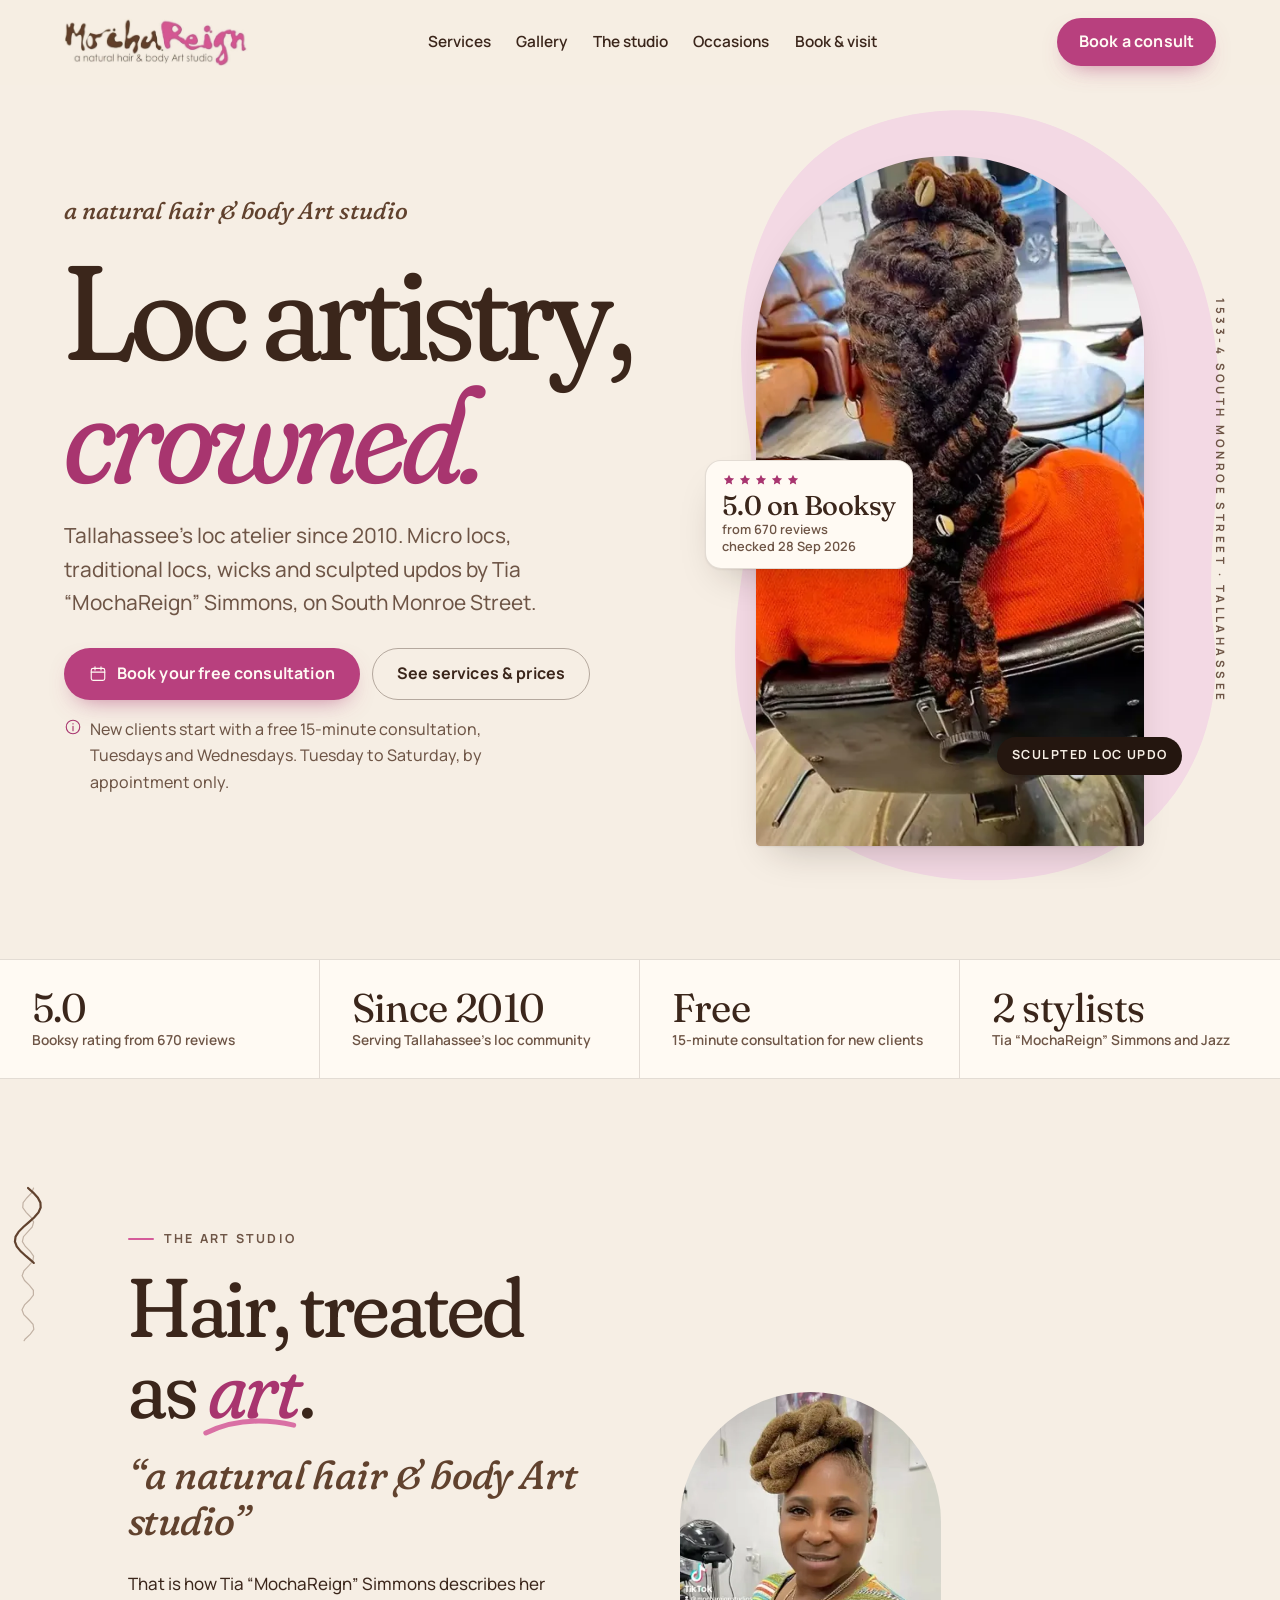
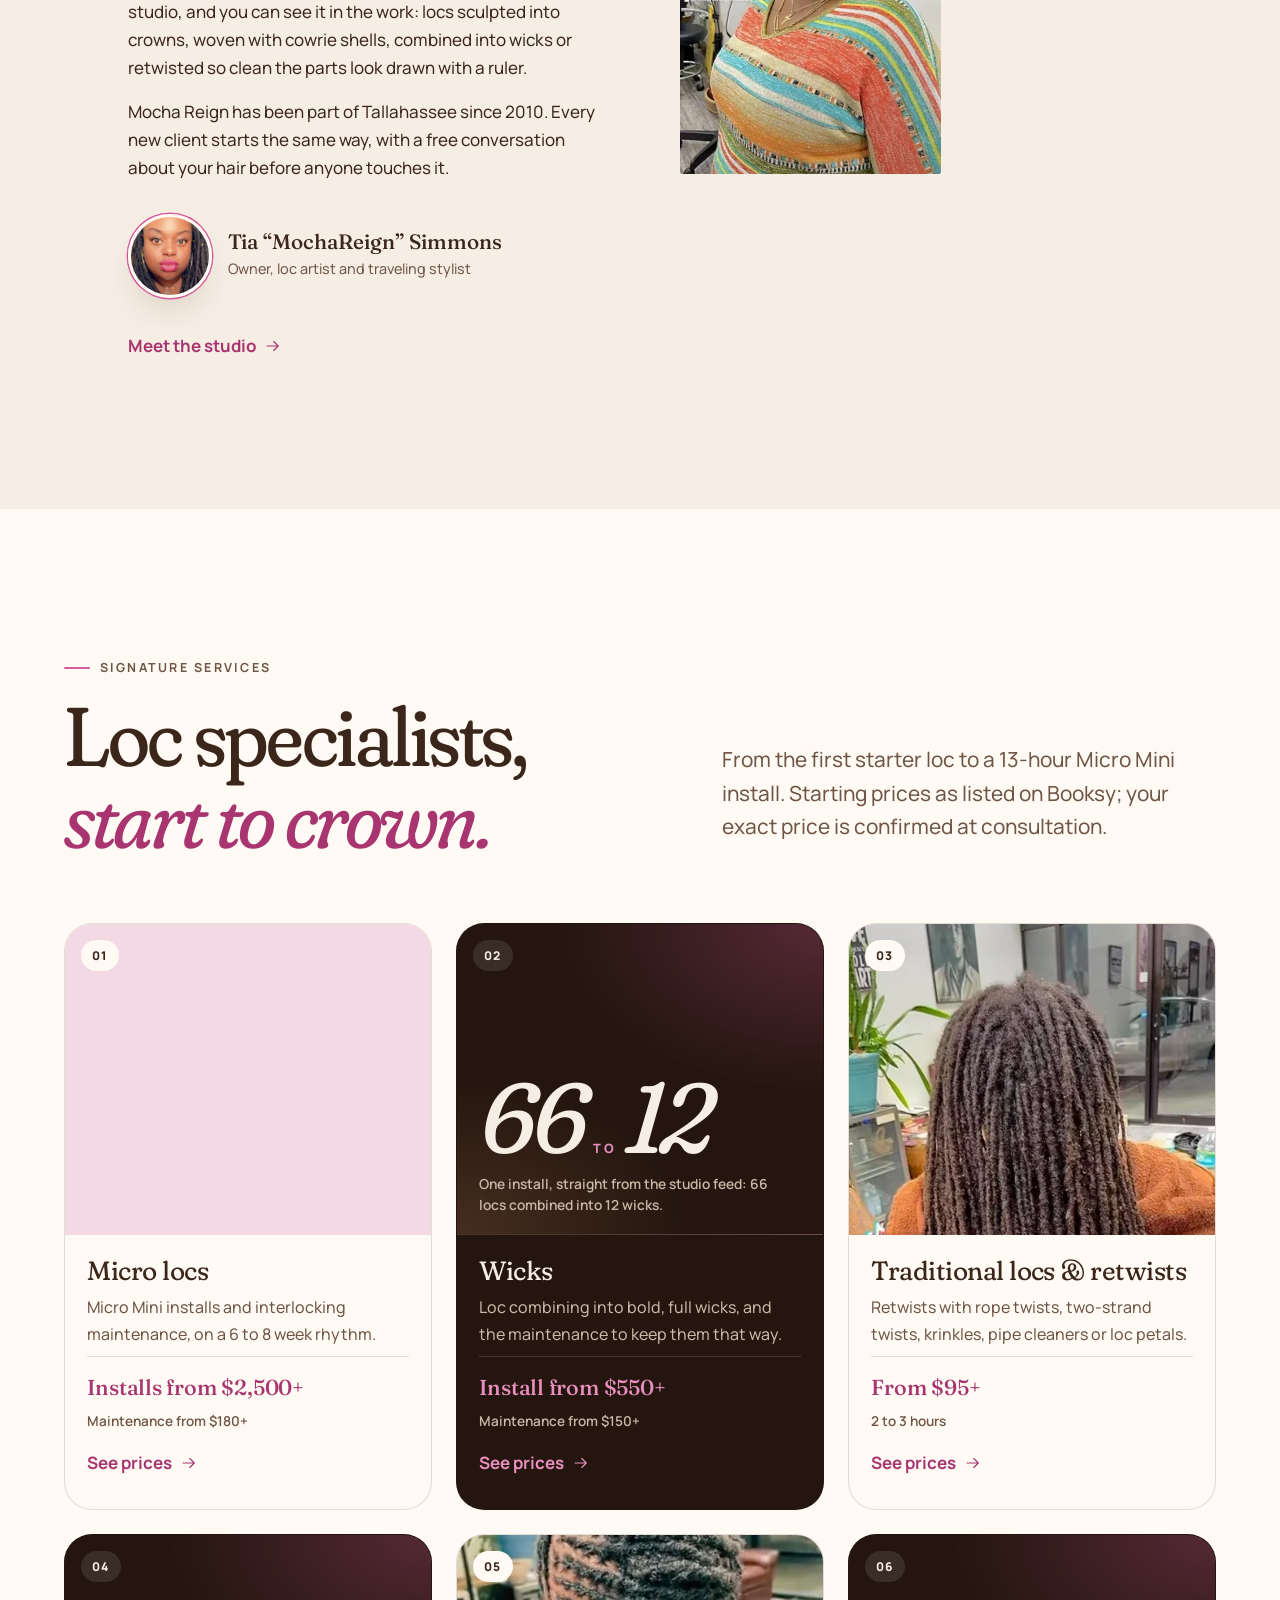
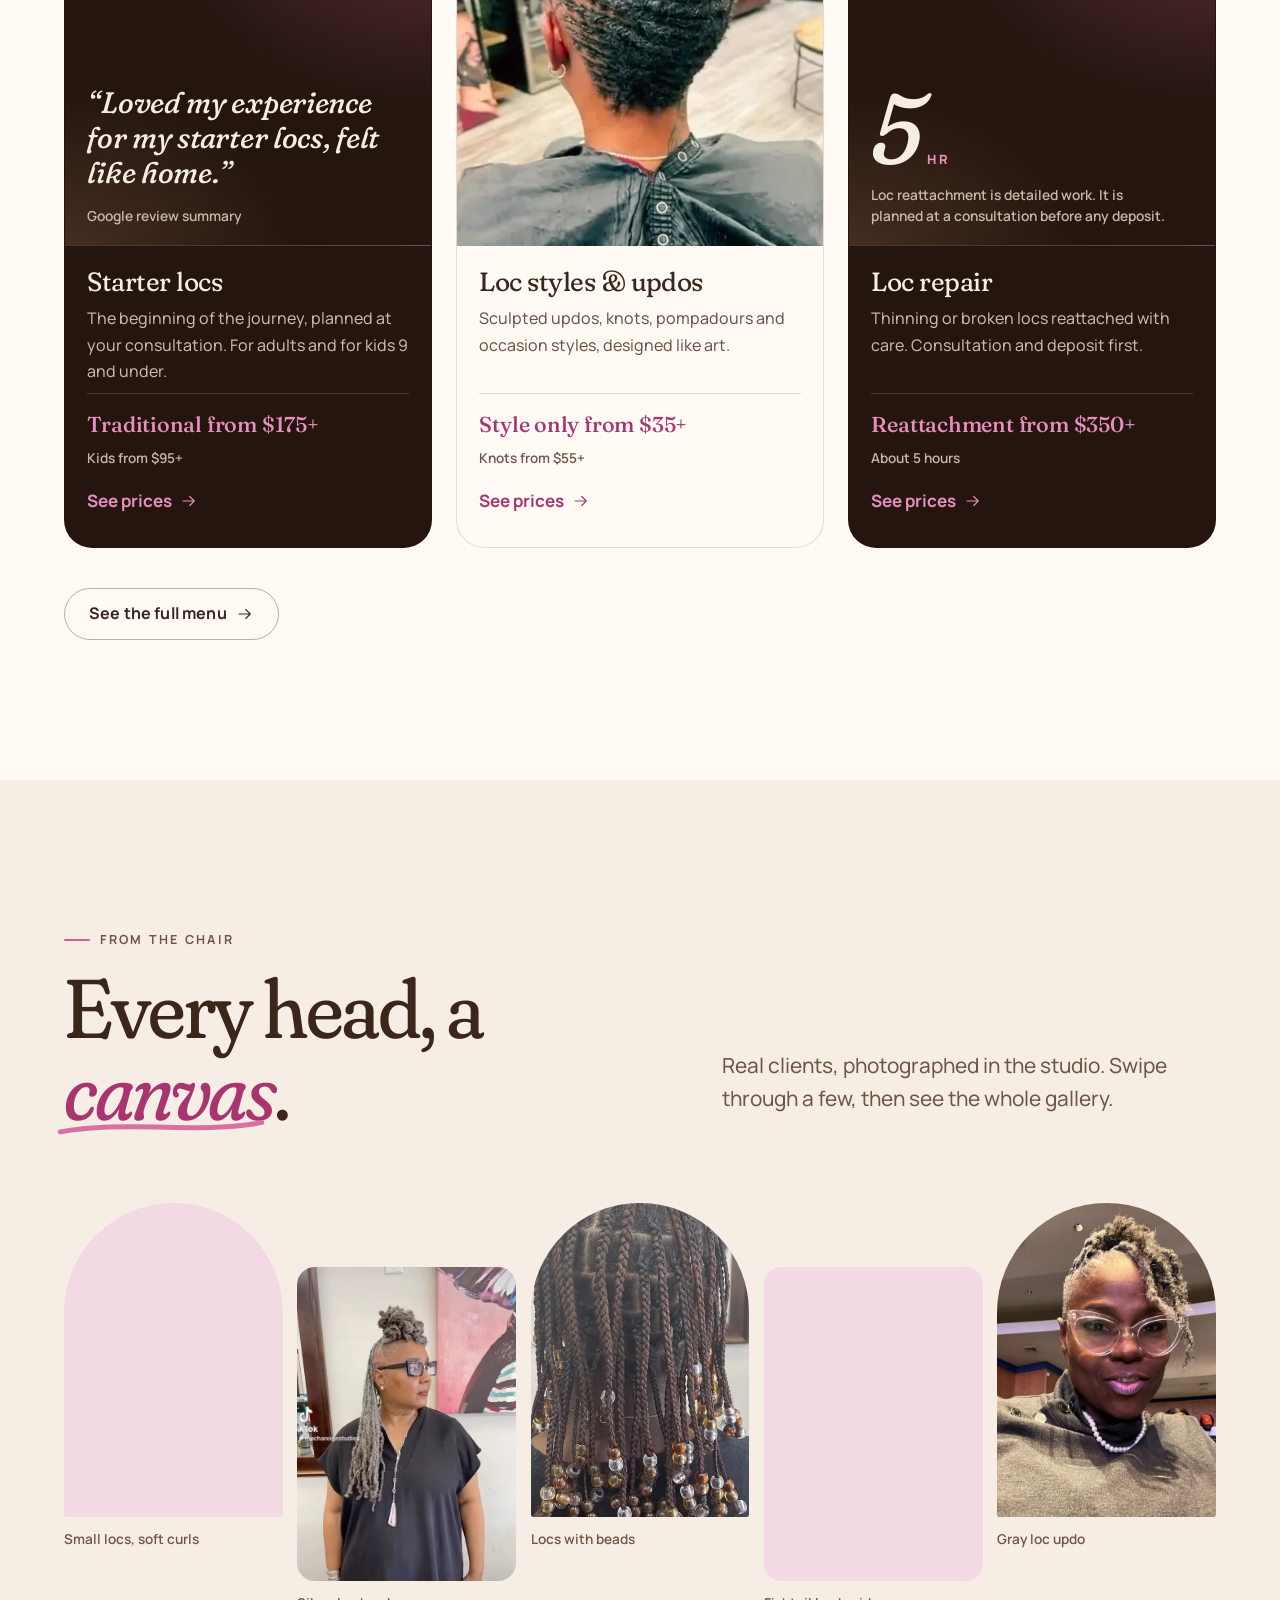
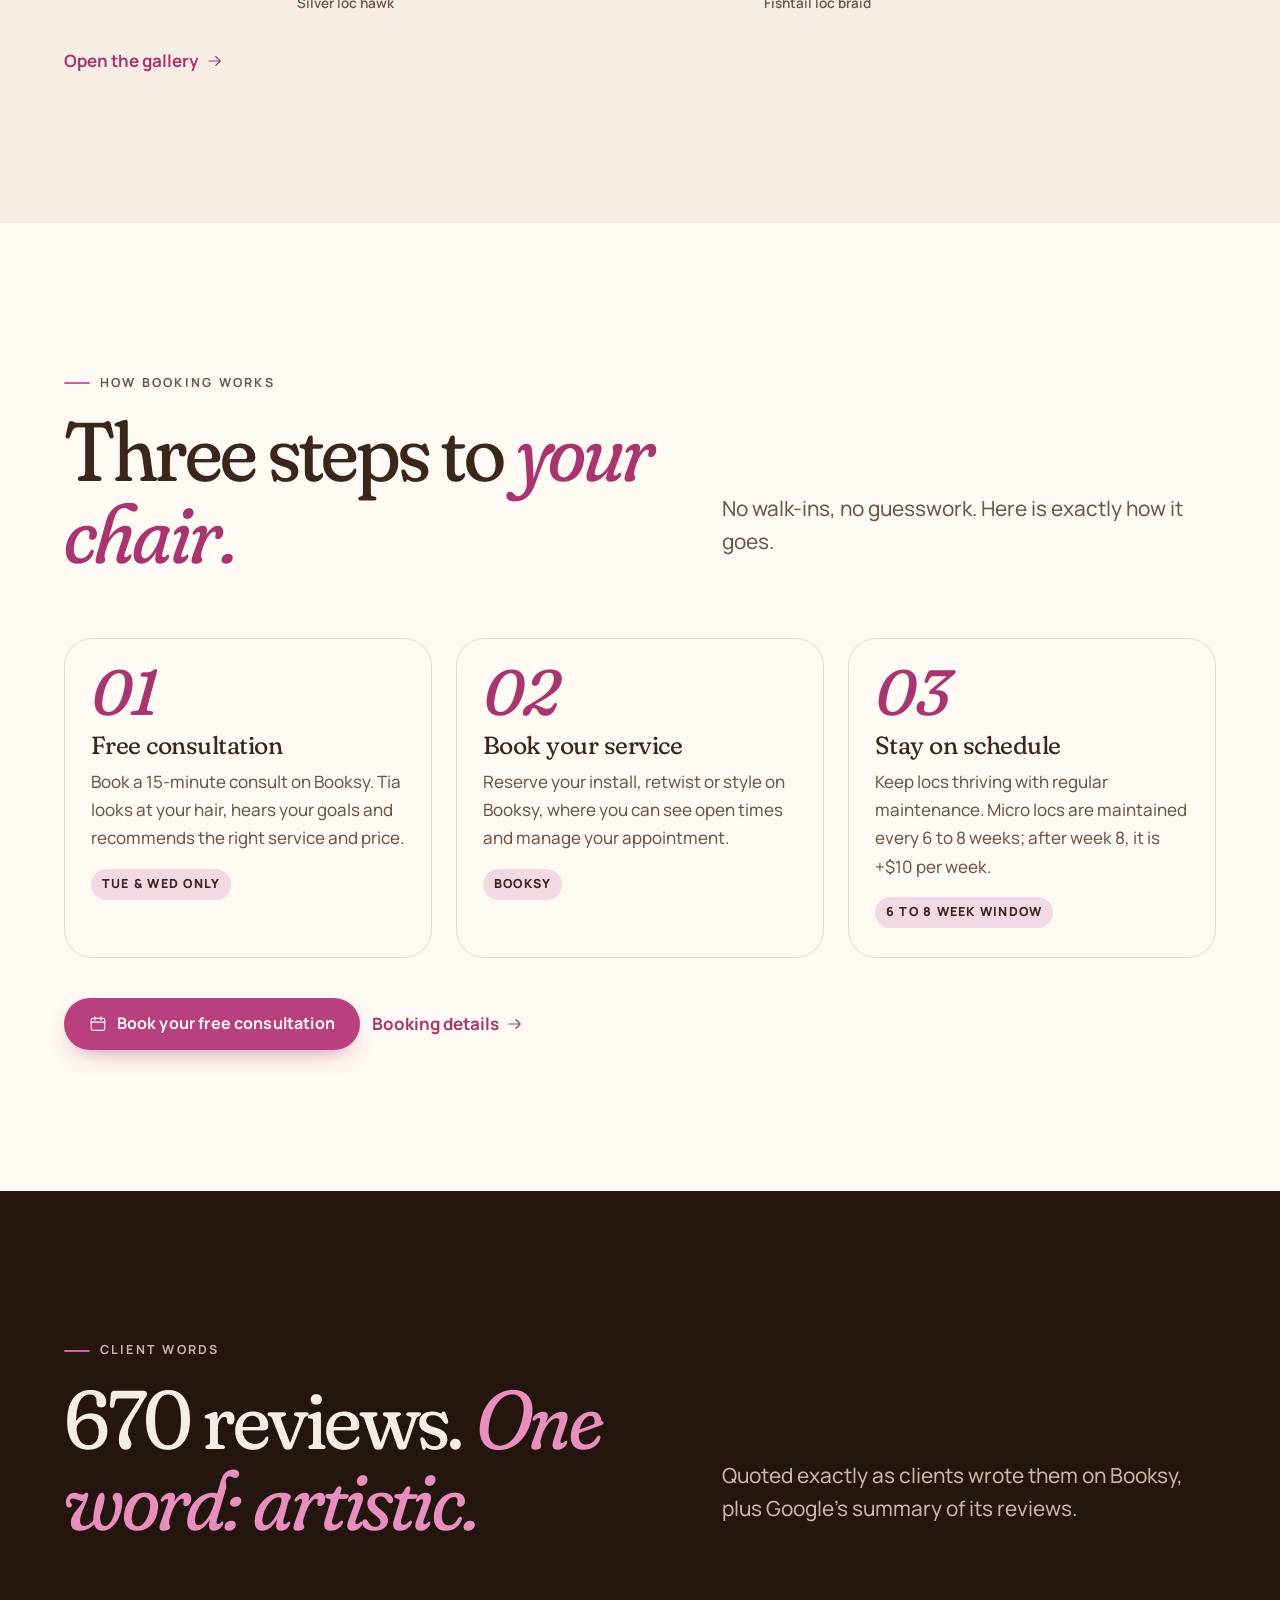
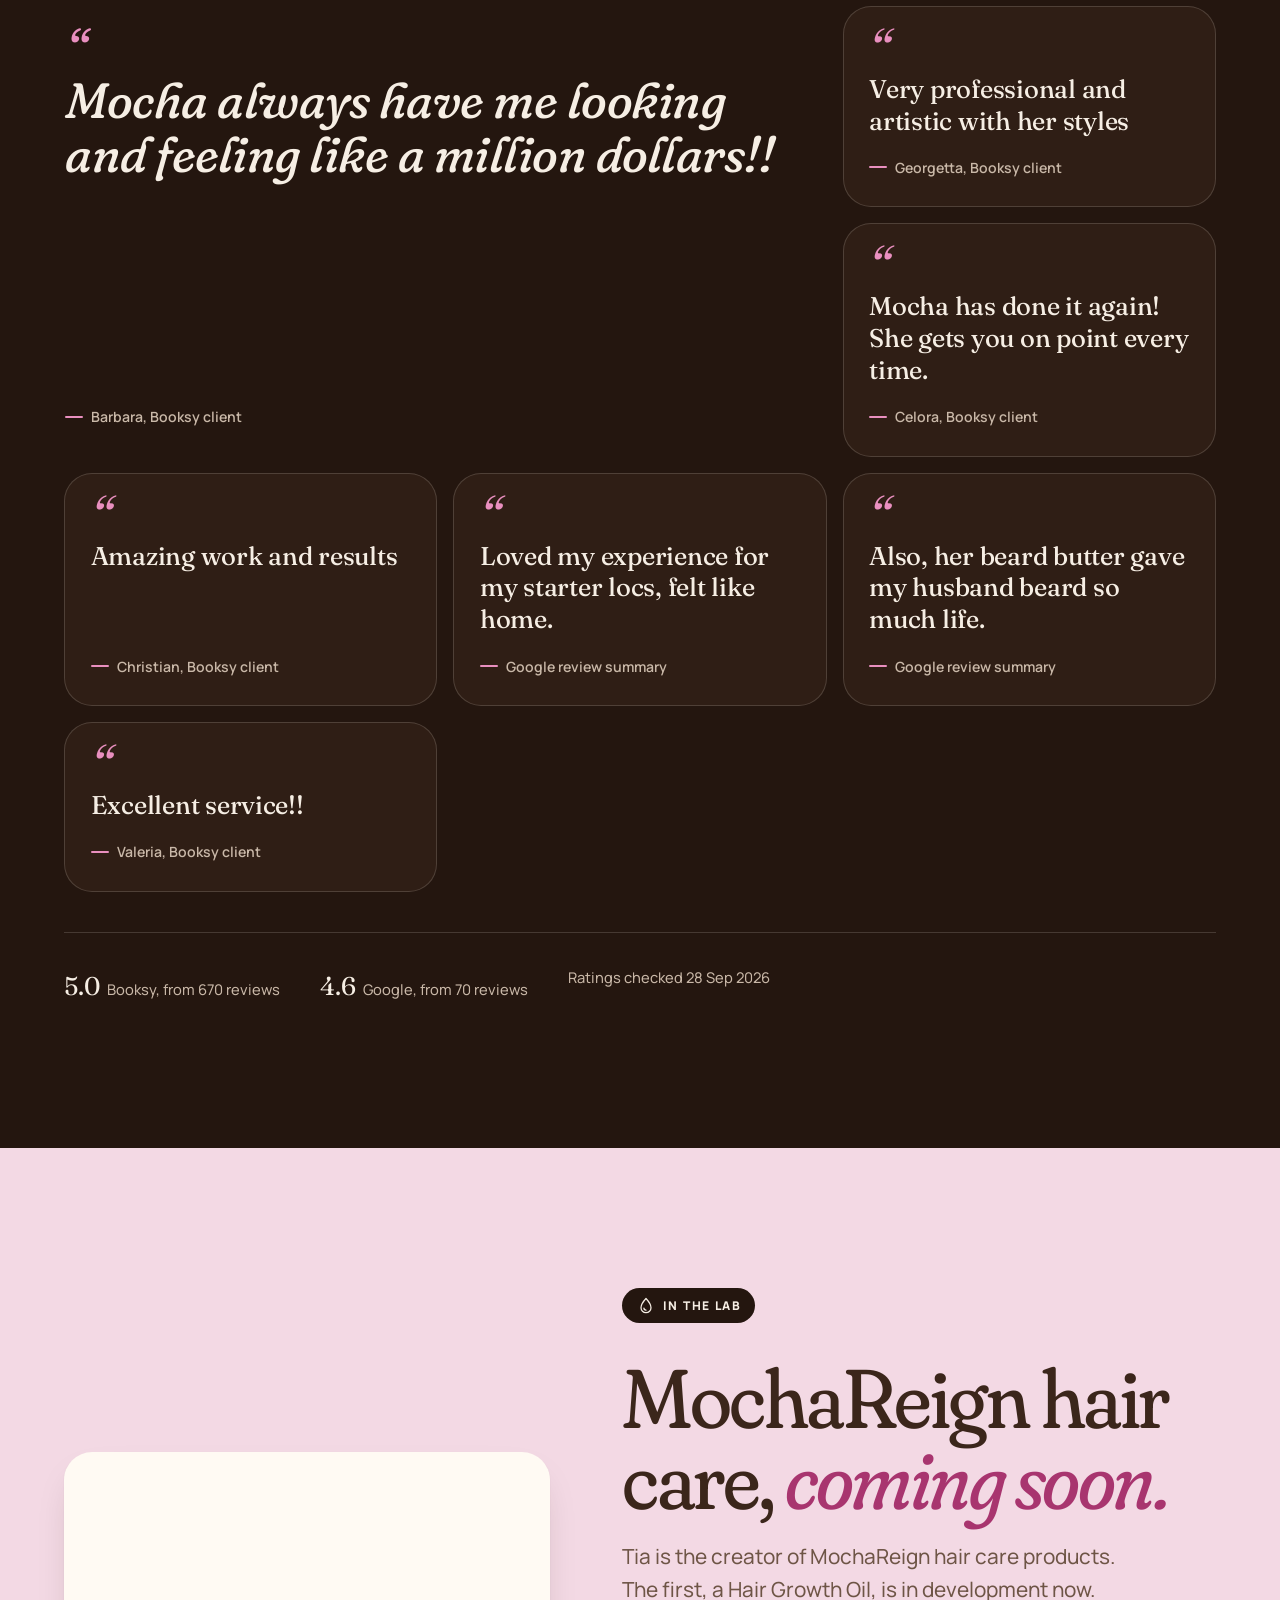
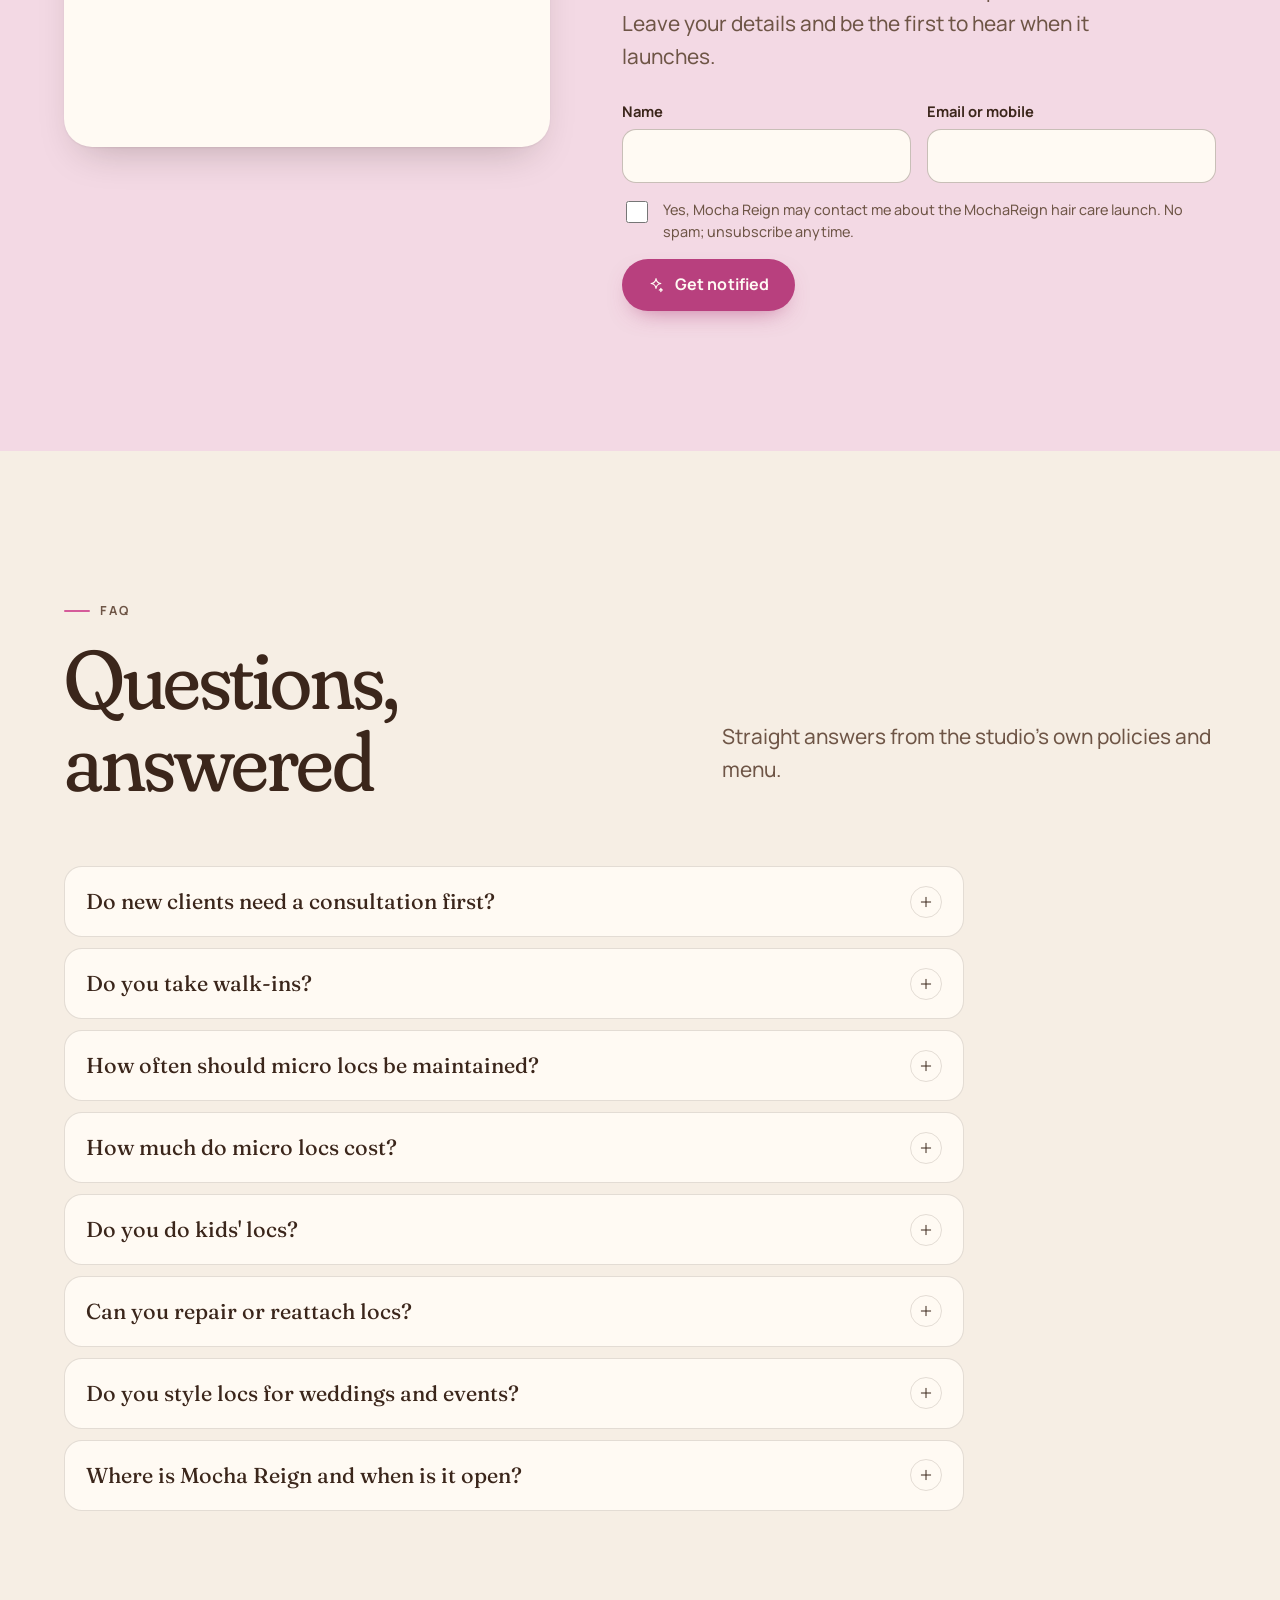
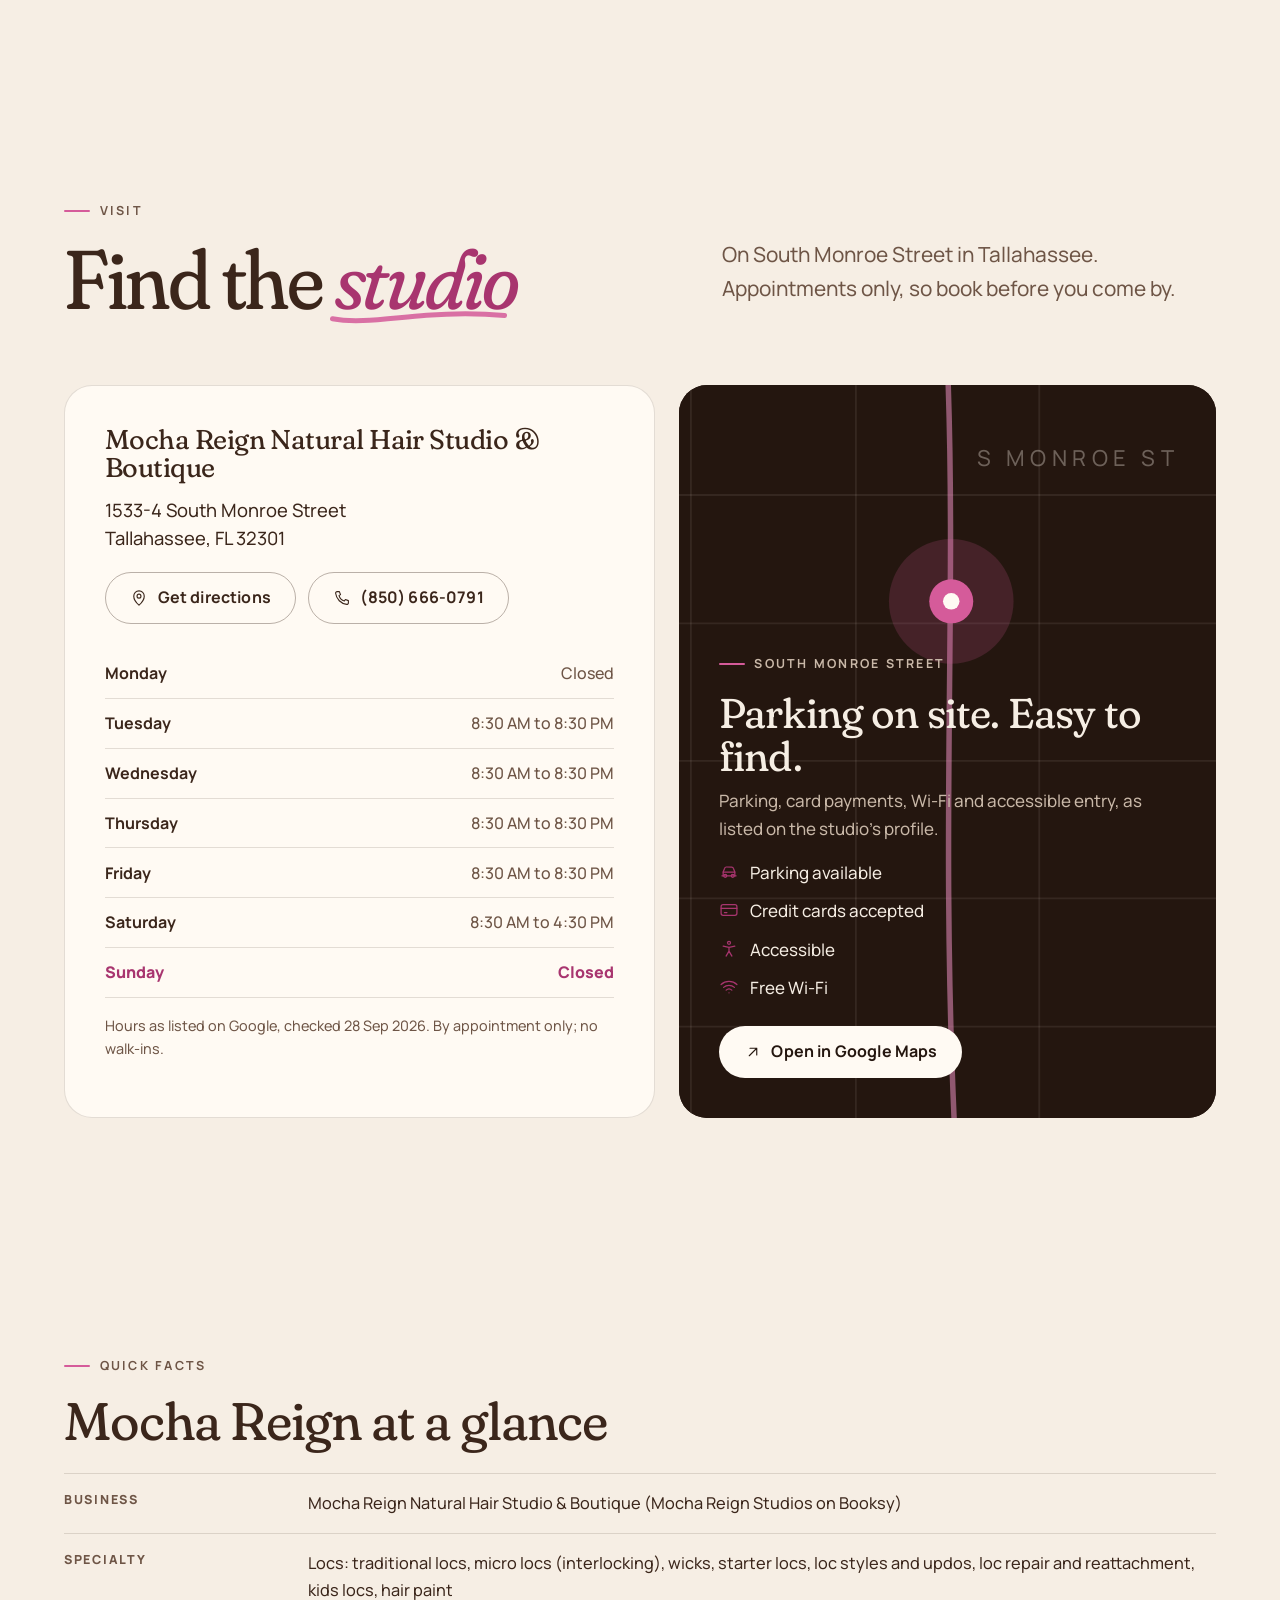
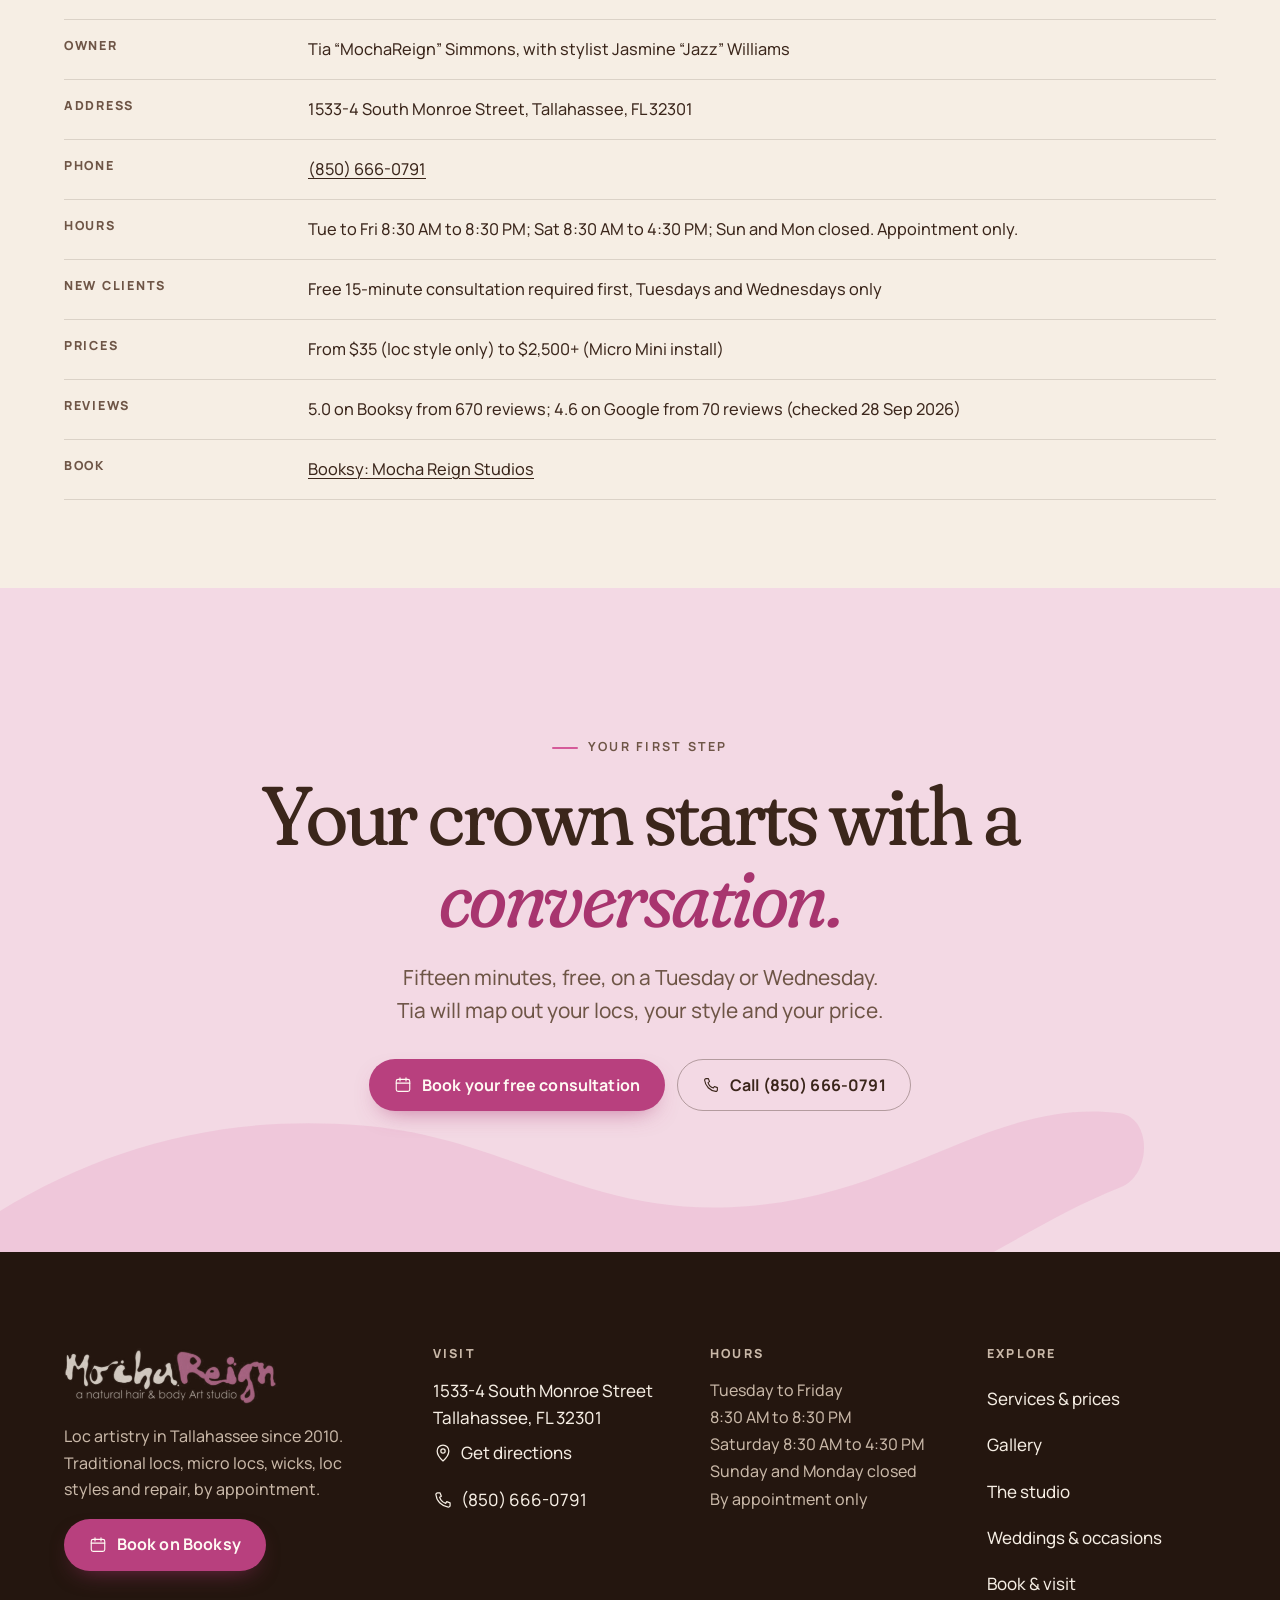
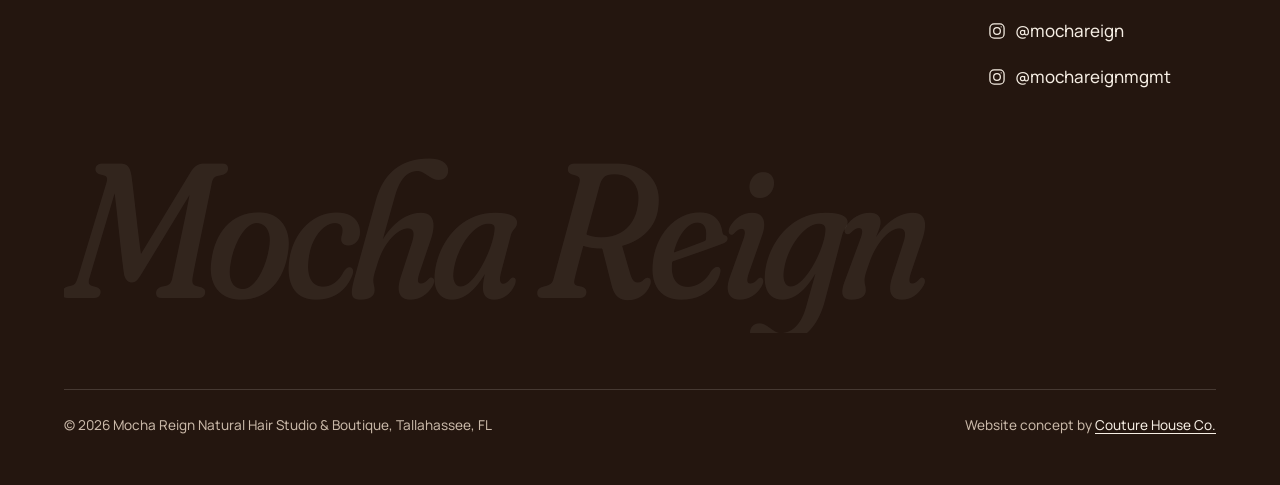
==== commit 67a2085c: "Add per-page Open Graph images and update social meta tags. Includes dedicated og/ assets and refres" ====
--- a/index.html
+++ b/index.html
@@ -11,18 +11,21 @@
 <meta name="robots" content="index, follow, max-image-preview:large">
 <meta property="og:type" content="website">
 <meta property="og:site_name" content="Mocha Reign Natural Hair Studio &amp; Boutique">
-<meta property="og:title" content="Loc Specialists in Tallahassee, FL | Mocha Reign Studio">
+<meta property="og:title" content="Mocha Reign Natural Hair Studio | Tallahassee Locs">
 <meta property="og:description" content="Micro locs, traditional locs, wicks, loc updos and repair by Tia MochaReign Simmons in Tallahassee. 5.0 from 670 Booksy reviews. Free consultation.">
 <meta property="og:url" content="https://mocha-reign-natural-hair-studio.netlify.app/">
-<meta property="og:image" content="https://mocha-reign-natural-hair-studio.netlify.app/assets/img/share.jpg">
+<meta property="og:image" content="https://mocha-reign-natural-hair-studio.netlify.app/assets/img/og/home.jpg">
+<meta property="og:image:secure_url" content="https://mocha-reign-natural-hair-studio.netlify.app/assets/img/og/home.jpg">
 <meta property="og:image:width" content="1200">
 <meta property="og:image:height" content="630">
-<meta property="og:image:alt" content="Mocha Reign logo and the words Loc artistry, crowned, beside a smiling client with a gray loc updo">
+<meta property="og:image:type" content="image/jpeg">
+<meta property="og:image:alt" content="Mocha Reign link preview: Loc artistry, crowned. Micro locs, wicks &amp; updos. 5.0 on Booksy · 670 reviews. Shown with client photos.">
 <meta property="og:locale" content="en_US">
 <meta name="twitter:card" content="summary_large_image">
-<meta name="twitter:title" content="Loc Specialists in Tallahassee, FL | Mocha Reign Studio">
+<meta name="twitter:title" content="Mocha Reign Natural Hair Studio | Tallahassee Locs">
 <meta name="twitter:description" content="Micro locs, traditional locs, wicks, loc updos and repair by Tia MochaReign Simmons in Tallahassee. 5.0 from 670 Booksy reviews. Free consultation.">
-<meta name="twitter:image" content="https://mocha-reign-natural-hair-studio.netlify.app/assets/img/share.jpg">
+<meta name="twitter:image" content="https://mocha-reign-natural-hair-studio.netlify.app/assets/img/og/home.jpg">
+<meta name="twitter:image:alt" content="Mocha Reign link preview: Loc artistry, crowned. Micro locs, wicks &amp; updos. 5.0 on Booksy · 670 reviews. Shown with client photos.">
 <link rel="icon" href="assets/img/favicon.svg" type="image/svg+xml">
 <link rel="icon" href="assets/img/favicon-32.png" sizes="32x32" type="image/png">
 <link rel="apple-touch-icon" href="assets/img/apple-touch-icon.png">
